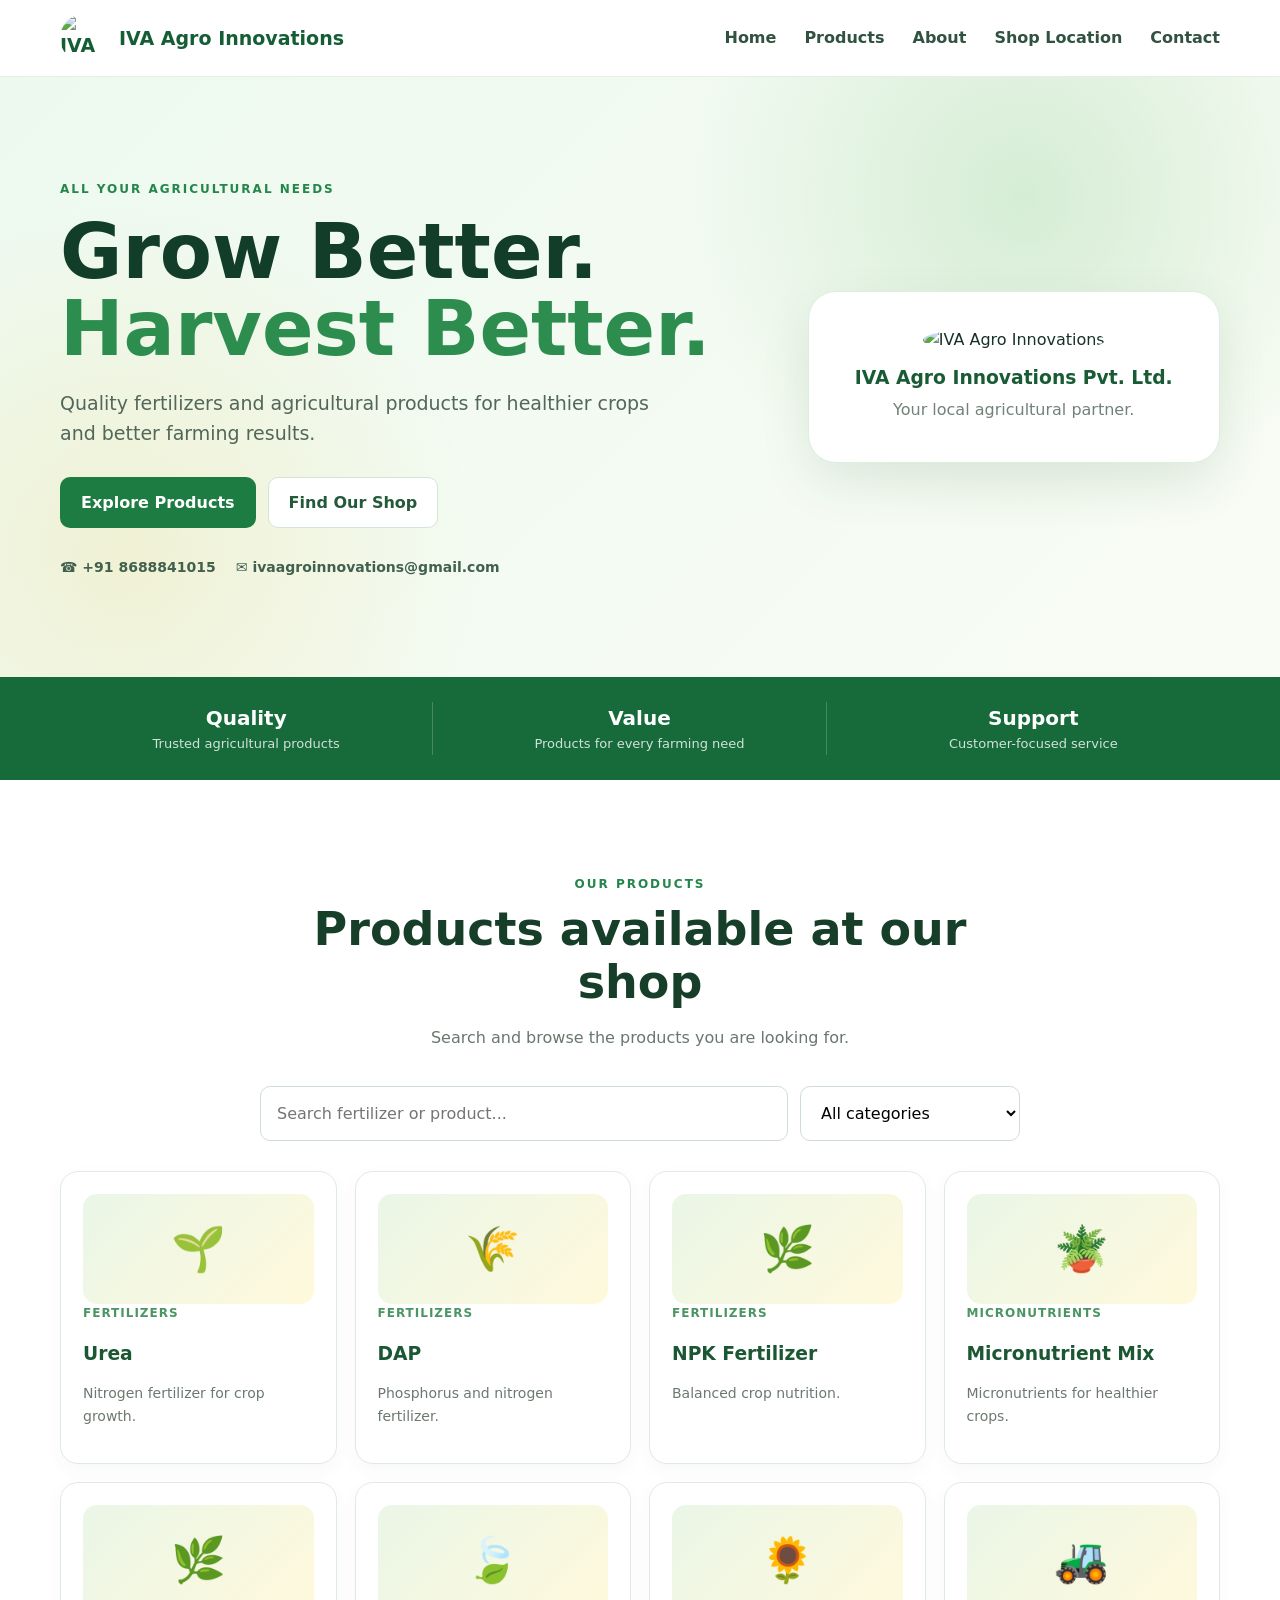
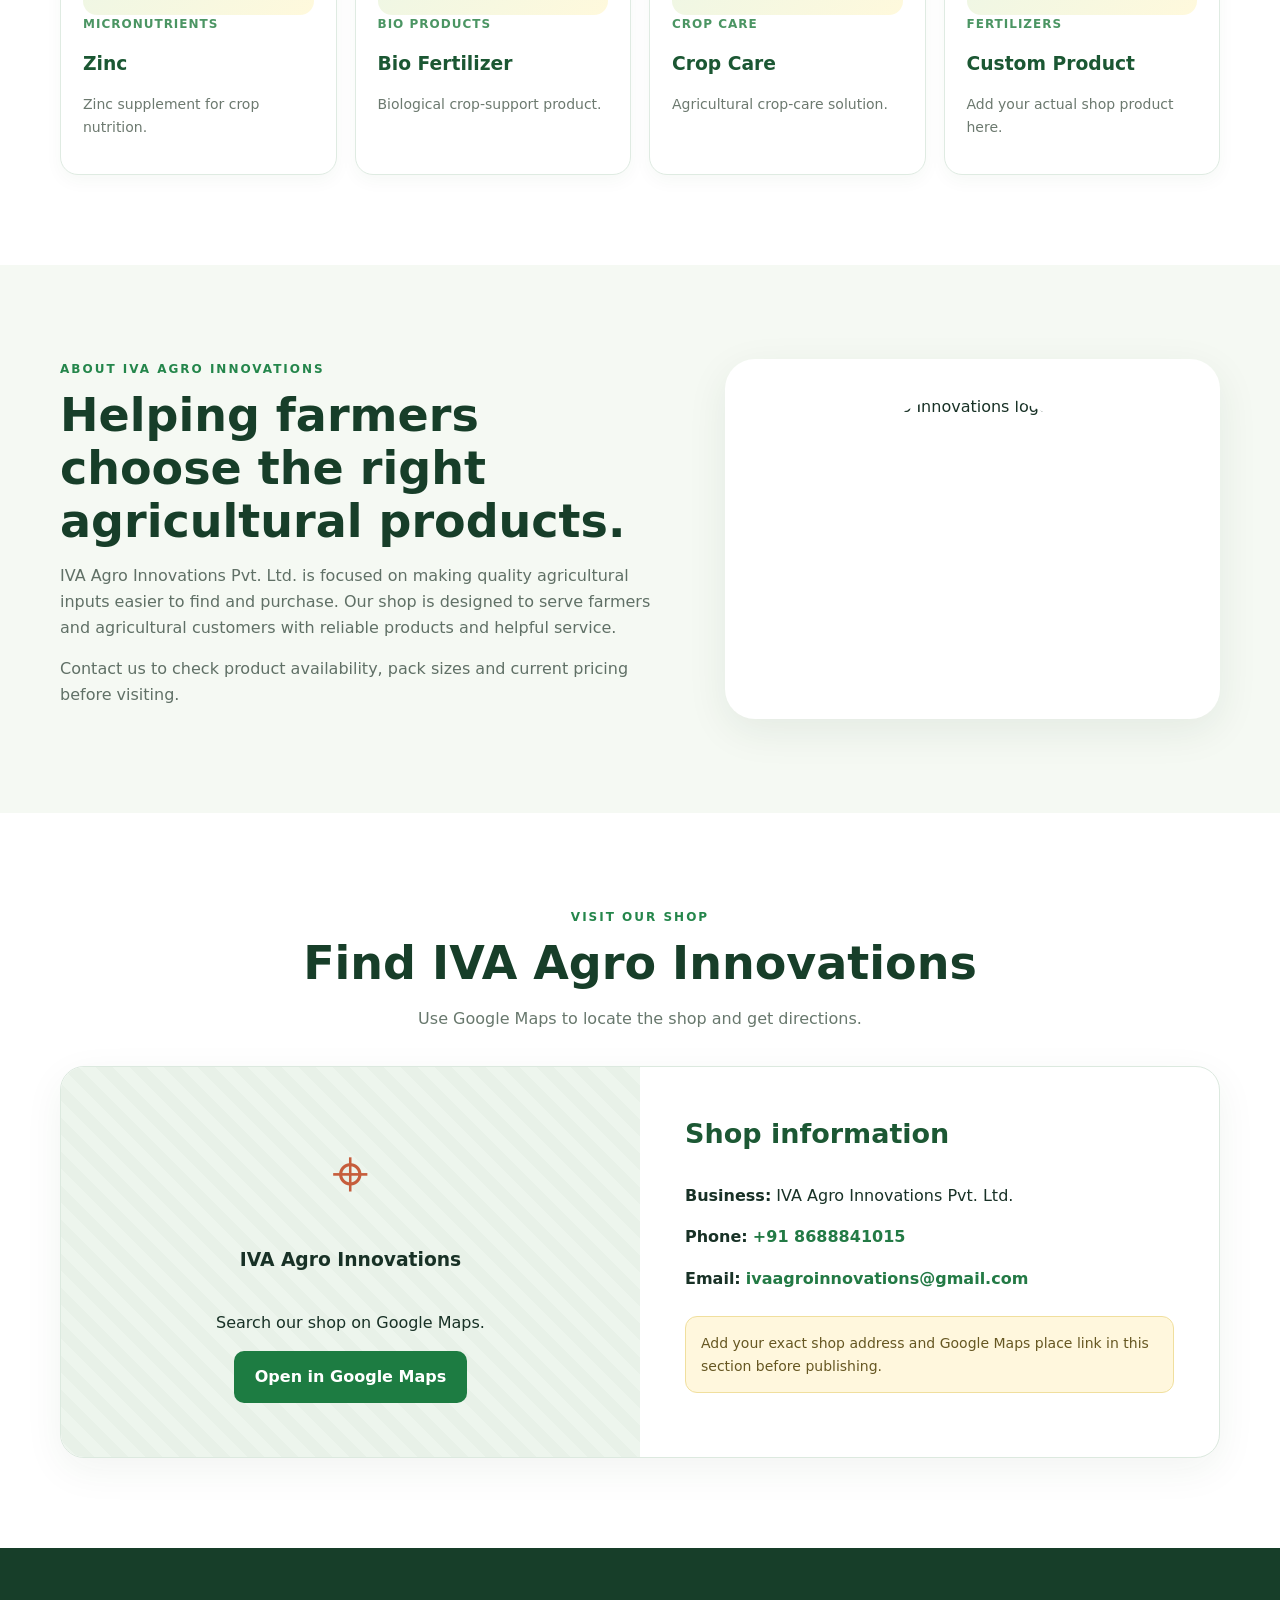
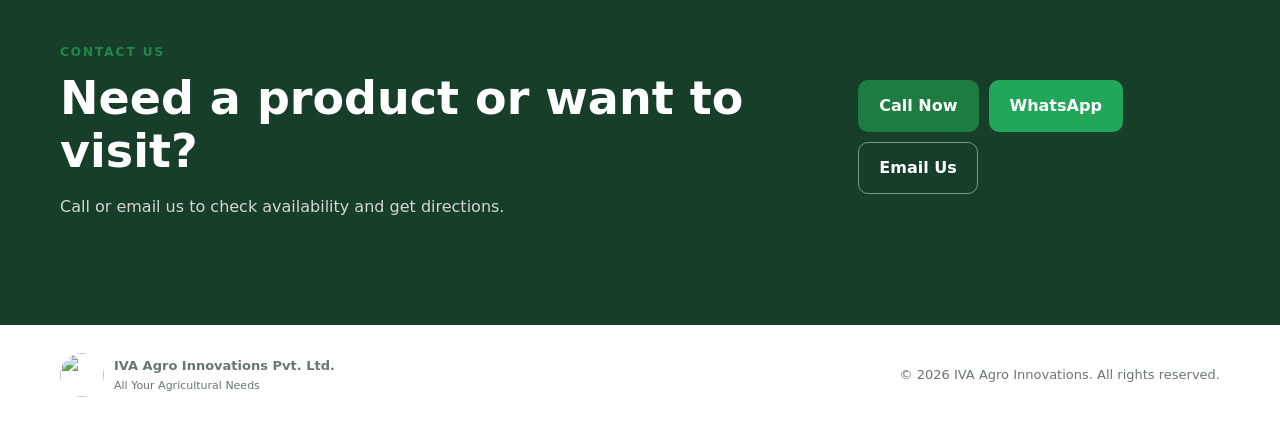
==== index.html @ f5b35ff7 "Add files via upload uploaded the website" ====
<!DOCTYPE html>
<html lang="en">
<head>
  <meta charset="UTF-8">
  <meta name="viewport" content="width=device-width, initial-scale=1.0">
  <title>IVA Agro Innovations | Fertilizers & Agricultural Products</title>
  <meta name="description" content="IVA Agro Innovations - Fertilizers, crop nutrients and agricultural products. Find our shop, browse products and contact us.">
  <meta name="keywords" content="IVA Agro Innovations, fertilizer shop, fertilizers, agricultural products, crop nutrients">
  <meta name="author" content="IVA Agro Innovations Pvt. Ltd.">
  <meta name="theme-color" content="#176b3a">
  <meta property="og:title" content="IVA Agro Innovations">
  <meta property="og:description" content="Your agricultural partner for fertilizers and crop solutions.">
  <meta property="og:type" content="website">
  <meta property="og:image" content="assets/iva-agro-logo.png">
  <link rel="icon" href="assets/iva-agro-logo.png">
  <link rel="stylesheet" href="style.css">
  <script type="application/ld+json">
  {
    "@context": "https://schema.org",
    "@type": "LocalBusiness",
    "name": "IVA Agro Innovations Pvt. Ltd.",
    "description": "Fertilizer and agricultural products shop.",
    "telephone": "+91 8688841015",
    "email": "ivaagroinnovations@gmail.com",
    "url": "https://ivaagroinnovations.in"
  }
  </script>
</head>
<body>
<header class="site-header">
  <div class="container nav">
    <a class="brand" href="#home">
      <img src="assets/iva-agro-logo.png" alt="IVA Agro Innovations logo">
      <span>IVA Agro Innovations</span>
    </a>
    <button class="menu-btn" aria-label="Open menu" onclick="toggleMenu()">☰</button>
    <nav id="navLinks">
      <a href="#home">Home</a>
      <a href="#products">Products</a>
      <a href="#about">About</a>
      <a href="#location">Shop Location</a>
      <a href="#contact">Contact</a>
    </nav>
  </div>
</header>

<main id="home">
  <section class="hero">
    <div class="hero-bg"></div>
    <div class="container hero-content">
      <div class="hero-copy">
        <span class="eyebrow">ALL YOUR AGRICULTURAL NEEDS</span>
        <h1>Grow Better.<br><span>Harvest Better.</span></h1>
        <p>Quality fertilizers and agricultural products for healthier crops and better farming results.</p>
        <div class="hero-actions">
          <a class="btn primary" href="#products">Explore Products</a>
          <a class="btn light" href="#location">Find Our Shop</a>
        </div>
        <div class="quick-contact">
          <a href="tel:+918688841015">☎ +91 8688841015</a>
          <a href="mailto:ivaagroinnovations@gmail.com">✉ ivaagroinnovations@gmail.com</a>
        </div>
      </div>
      <div class="hero-card">
        <img src="assets/iva-agro-logo.png" alt="IVA Agro Innovations">
        <h3>IVA Agro Innovations Pvt. Ltd.</h3>
        <p>Your local agricultural partner.</p>
      </div>
    </div>
  </section>

  <section class="stats">
    <div class="container stat-grid">
      <div><strong>Quality</strong><span>Trusted agricultural products</span></div>
      <div><strong>Value</strong><span>Products for every farming need</span></div>
      <div><strong>Support</strong><span>Customer-focused service</span></div>
    </div>
  </section>

  <section id="products" class="section">
    <div class="container">
      <div class="section-heading">
        <span class="eyebrow">OUR PRODUCTS</span>
        <h2>Products available at our shop</h2>
        <p>Search and browse the products you are looking for.</p>
      </div>
      <div class="product-tools">
        <input id="productSearch" type="search" placeholder="Search fertilizer or product..." oninput="filterProducts()">
        <select id="categoryFilter" onchange="filterProducts()">
          <option value="all">All categories</option>
          <option value="Fertilizers">Fertilizers</option>
          <option value="Micronutrients">Micronutrients</option>
          <option value="Bio Products">Bio Products</option>
          <option value="Crop Care">Crop Care</option>
        </select>
      </div>
      <div id="productGrid" class="product-grid"></div>
      <p id="noProducts" class="empty" hidden>No products match your search.</p>
    </div>
  </section>

  <section id="about" class="section soft">
    <div class="container two-col">
      <div>
        <span class="eyebrow">ABOUT IVA AGRO INNOVATIONS</span>
        <h2>Helping farmers choose the right agricultural products.</h2>
        <p>IVA Agro Innovations Pvt. Ltd. is focused on making quality agricultural inputs easier to find and purchase. Our shop is designed to serve farmers and agricultural customers with reliable products and helpful service.</p>
        <p>Contact us to check product availability, pack sizes and current pricing before visiting.</p>
      </div>
      <div class="about-card">
        <img src="assets/iva-agro-logo.png" alt="IVA Agro Innovations logo">
      </div>
    </div>
  </section>

  <section id="location" class="section">
    <div class="container">
      <div class="section-heading">
        <span class="eyebrow">VISIT OUR SHOP</span>
        <h2>Find IVA Agro Innovations</h2>
        <p>Use Google Maps to locate the shop and get directions.</p>
      </div>
      <div class="location-card">
        <div class="map-placeholder">
          <div class="pin">⌖</div>
          <h3>IVA Agro Innovations</h3>
          <p>Search our shop on Google Maps.</p>
          <a class="btn primary" target="_blank" rel="noopener"
             href="https://www.google.com/maps/search/?api=1&query=IVA+Agro+Innovations">Open in Google Maps</a>
        </div>
        <div class="location-info">
          <h3>Shop information</h3>
          <p><strong>Business:</strong> IVA Agro Innovations Pvt. Ltd.</p>
          <p><strong>Phone:</strong> <a href="tel:+918688841015">+91 8688841015</a></p>
          <p><strong>Email:</strong> <a href="mailto:ivaagroinnovations@gmail.com">ivaagroinnovations@gmail.com</a></p>
          <div class="notice">Add your exact shop address and Google Maps place link in this section before publishing.</div>
        </div>
      </div>
    </div>
  </section>

  <section id="contact" class="section contact-section">
    <div class="container contact-box">
      <div>
        <span class="eyebrow">CONTACT US</span>
        <h2>Need a product or want to visit?</h2>
        <p>Call or email us to check availability and get directions.</p>
      </div>
      <div class="contact-actions">
        <a class="btn primary" href="tel:+918688841015">Call Now</a>
        <a class="btn whatsapp" target="_blank" rel="noopener" href="https://wa.me/918688841015?text=Hello%20IVA%20Agro%20Innovations%2C%20I%20would%20like%20to%20know%20about%20your%20products.">WhatsApp</a>
        <a class="btn outline" href="mailto:ivaagroinnovations@gmail.com">Email Us</a>
      </div>
    </div>
  </section>
</main>

<footer>
  <div class="container footer">
    <div class="footer-brand">
      <img src="assets/iva-agro-logo.png" alt="">
      <div><strong>IVA Agro Innovations Pvt. Ltd.</strong><span>All Your Agricultural Needs</span></div>
    </div>
    <div>© <span id="year"></span> IVA Agro Innovations. All rights reserved.</div>
  </div>
</footer>

<script src="script.js"></script>
</body>
</html>
---- style.css ----
*{box-sizing:border-box}html{scroll-behavior:smooth}body{margin:0;font-family:Inter,system-ui,-apple-system,BlinkMacSystemFont,"Segoe UI",sans-serif;color:#183126;background:#fff;line-height:1.6}a{text-decoration:none;color:inherit}.container{width:min(1160px,92%);margin:auto}.site-header{position:sticky;top:0;z-index:20;background:rgba(255,255,255,.96);backdrop-filter:blur(12px);border-bottom:1px solid #e7eee9}.nav{height:76px;display:flex;align-items:center;justify-content:space-between}.brand{display:flex;align-items:center;gap:11px;font-weight:800;font-size:19px;color:#155d35}.brand img{width:48px;height:48px;object-fit:contain;border-radius:50%}.nav nav{display:flex;gap:28px;font-weight:600;color:#315240}.nav nav a:hover{color:#168044}.menu-btn{display:none;border:0;background:none;font-size:28px}.hero{position:relative;overflow:hidden;background:linear-gradient(135deg,#edf9ef,#f9fcf4)}.hero-bg{position:absolute;inset:0;background:radial-gradient(circle at 80% 20%,rgba(90,180,94,.20),transparent 30%),radial-gradient(circle at 10% 80%,rgba(237,196,64,.16),transparent 28%)}.hero-content{min-height:600px;display:grid;grid-template-columns:1.25fr .75fr;align-items:center;gap:60px;position:relative}.eyebrow{font-size:12px;letter-spacing:2px;font-weight:800;color:#24864b}.hero h1{font-size:clamp(45px,6vw,76px);line-height:1.02;margin:12px 0 20px;color:#123d28}.hero h1 span{color:#2d8d4e}.hero-copy>p{font-size:19px;max-width:620px;color:#52675a}.hero-actions{display:flex;gap:12px;flex-wrap:wrap;margin:28px 0}.btn{display:inline-flex;align-items:center;justify-content:center;padding:12px 20px;border-radius:10px;font-weight:800;border:1px solid transparent;cursor:pointer}.btn.primary{background:#1d7c42;color:#fff}.btn.primary:hover{background:#155e31}.btn.light{background:#fff;border-color:#d4e4d9;color:#245a39}.btn.outline{background:transparent;border-color:#bcd2c3;color:#245a39}.btn.whatsapp{background:#22a65a;color:#fff}.quick-contact{display:flex;gap:20px;flex-wrap:wrap;font-size:14px;font-weight:700;color:#41604e}.hero-card{background:#fff;border:1px solid #dfece2;border-radius:28px;padding:35px;text-align:center;box-shadow:0 20px 50px rgba(28,77,45,.10)}.hero-card img{width:240px;height:240px;object-fit:contain;border-radius:50%;margin:auto}.hero-card h3{margin:10px 0 0;color:#195b35}.hero-card p{margin:4px 0;color:#718278}.stats{background:#176b3a;color:#fff}.stat-grid{display:grid;grid-template-columns:repeat(3,1fr);padding:25px 0;gap:20px}.stat-grid div{text-align:center;border-right:1px solid rgba(255,255,255,.2)}.stat-grid div:last-child{border:0}.stat-grid strong,.stat-grid span{display:block}.stat-grid strong{font-size:20px}.stat-grid span{font-size:13px;opacity:.8}.section{padding:90px 0}.soft{background:#f5f9f3}.section-heading{text-align:center;max-width:720px;margin:0 auto 35px}.section-heading h2,.two-col h2,.contact-box h2{font-size:clamp(30px,4vw,46px);line-height:1.15;margin:8px 0 12px;color:#173e29}.section-heading p{color:#68786d}.product-tools{display:flex;gap:12px;max-width:760px;margin:0 auto 30px}.product-tools input,.product-tools select{width:100%;padding:14px 16px;border:1px solid #cfded3;border-radius:10px;font:inherit;background:#fff}.product-tools select{max-width:220px}.product-grid{display:grid;grid-template-columns:repeat(4,1fr);gap:18px}.product-card{border:1px solid #dfebe2;border-radius:18px;background:#fff;padding:22px;transition:.2s;box-shadow:0 6px 18px rgba(20,65,35,.04)}.product-card:hover{transform:translateY(-4px);box-shadow:0 12px 28px rgba(20,65,35,.09)}.product-icon{height:110px;border-radius:14px;background:linear-gradient(135deg,#eaf6e7,#fff9dc);display:grid;place-items:center;font-size:44px}.product-card h3{margin:15px 0 4px;color:#1b5733}.product-card .category{font-size:12px;font-weight:800;color:#4b9563;text-transform:uppercase;letter-spacing:1px}.product-card p{font-size:14px;color:#6c796f}.empty{text-align:center;color:#777}.two-col{display:grid;grid-template-columns:1.1fr .9fr;gap:60px;align-items:center}.two-col p{color:#607066}.about-card{background:#fff;border-radius:30px;min-height:360px;display:grid;place-items:center;box-shadow:0 12px 40px rgba(30,70,42,.08)}.about-card img{width:290px;height:290px;object-fit:contain;border-radius:50%}.location-card{display:grid;grid-template-columns:1fr 1fr;border:1px solid #dce9df;border-radius:24px;overflow:hidden;background:#fff;box-shadow:0 12px 40px rgba(30,70,42,.06)}.map-placeholder{min-height:390px;display:flex;flex-direction:column;align-items:center;justify-content:center;text-align:center;padding:30px;background:repeating-linear-gradient(45deg,#edf5ed,#edf5ed 12px,#e8f1e8 12px,#e8f1e8 24px)}.pin{font-size:65px;color:#c65d3c}.location-info{padding:45px}.location-info h3{font-size:27px;margin-top:0;color:#1c5834}.location-info a{color:#237a45;font-weight:700}.notice{margin-top:25px;background:#fff7dd;border:1px solid #f0df9e;border-radius:12px;padding:15px;color:#665722;font-size:14px}.contact-section{background:#173e29;color:#fff}.contact-box{display:flex;align-items:center;justify-content:space-between;gap:30px}.contact-box h2{color:#fff}.contact-box p{opacity:.8}.contact-actions{display:flex;gap:10px;flex-wrap:wrap}.contact-actions .outline{border-color:#799685;color:#fff}.footer{min-height:100px;display:flex;align-items:center;justify-content:space-between;gap:20px;font-size:13px;color:#69776e}.footer-brand{display:flex;align-items:center;gap:10px}.footer-brand img{width:44px;height:44px;object-fit:contain;border-radius:50%}.footer-brand strong,.footer-brand span{display:block}.footer-brand span{font-size:11px}.footer{padding:20px 0}@media(max-width:900px){.hero-content{grid-template-columns:1fr;padding:70px 0}.hero-card{max-width:450px;margin:auto}.product-grid{grid-template-columns:repeat(2,1fr)}.two-col,.location-card{grid-template-columns:1fr}.contact-box{display:block}.contact-actions{margin-top:25px}}@media(max-width:650px){.nav nav{display:none;position:absolute;top:76px;left:0;right:0;background:#fff;padding:18px 4%;border-bottom:1px solid #e7eee9}.nav nav.open{display:flex;flex-direction:column;gap:12px}.menu-btn{display:block}.hero h1{font-size:48px}.hero-card img{width:190px;height:190px}.stat-grid{grid-template-columns:1fr}.stat-grid div{border-right:0;border-bottom:1px solid rgba(255,255,255,.2);padding:10px}.product-grid{grid-template-columns:1fr}.product-tools{flex-direction:column}.product-tools select{max-width:none}.section{padding:65px 0}.footer{display:block}.footer-brand{margin-bottom:12px}}
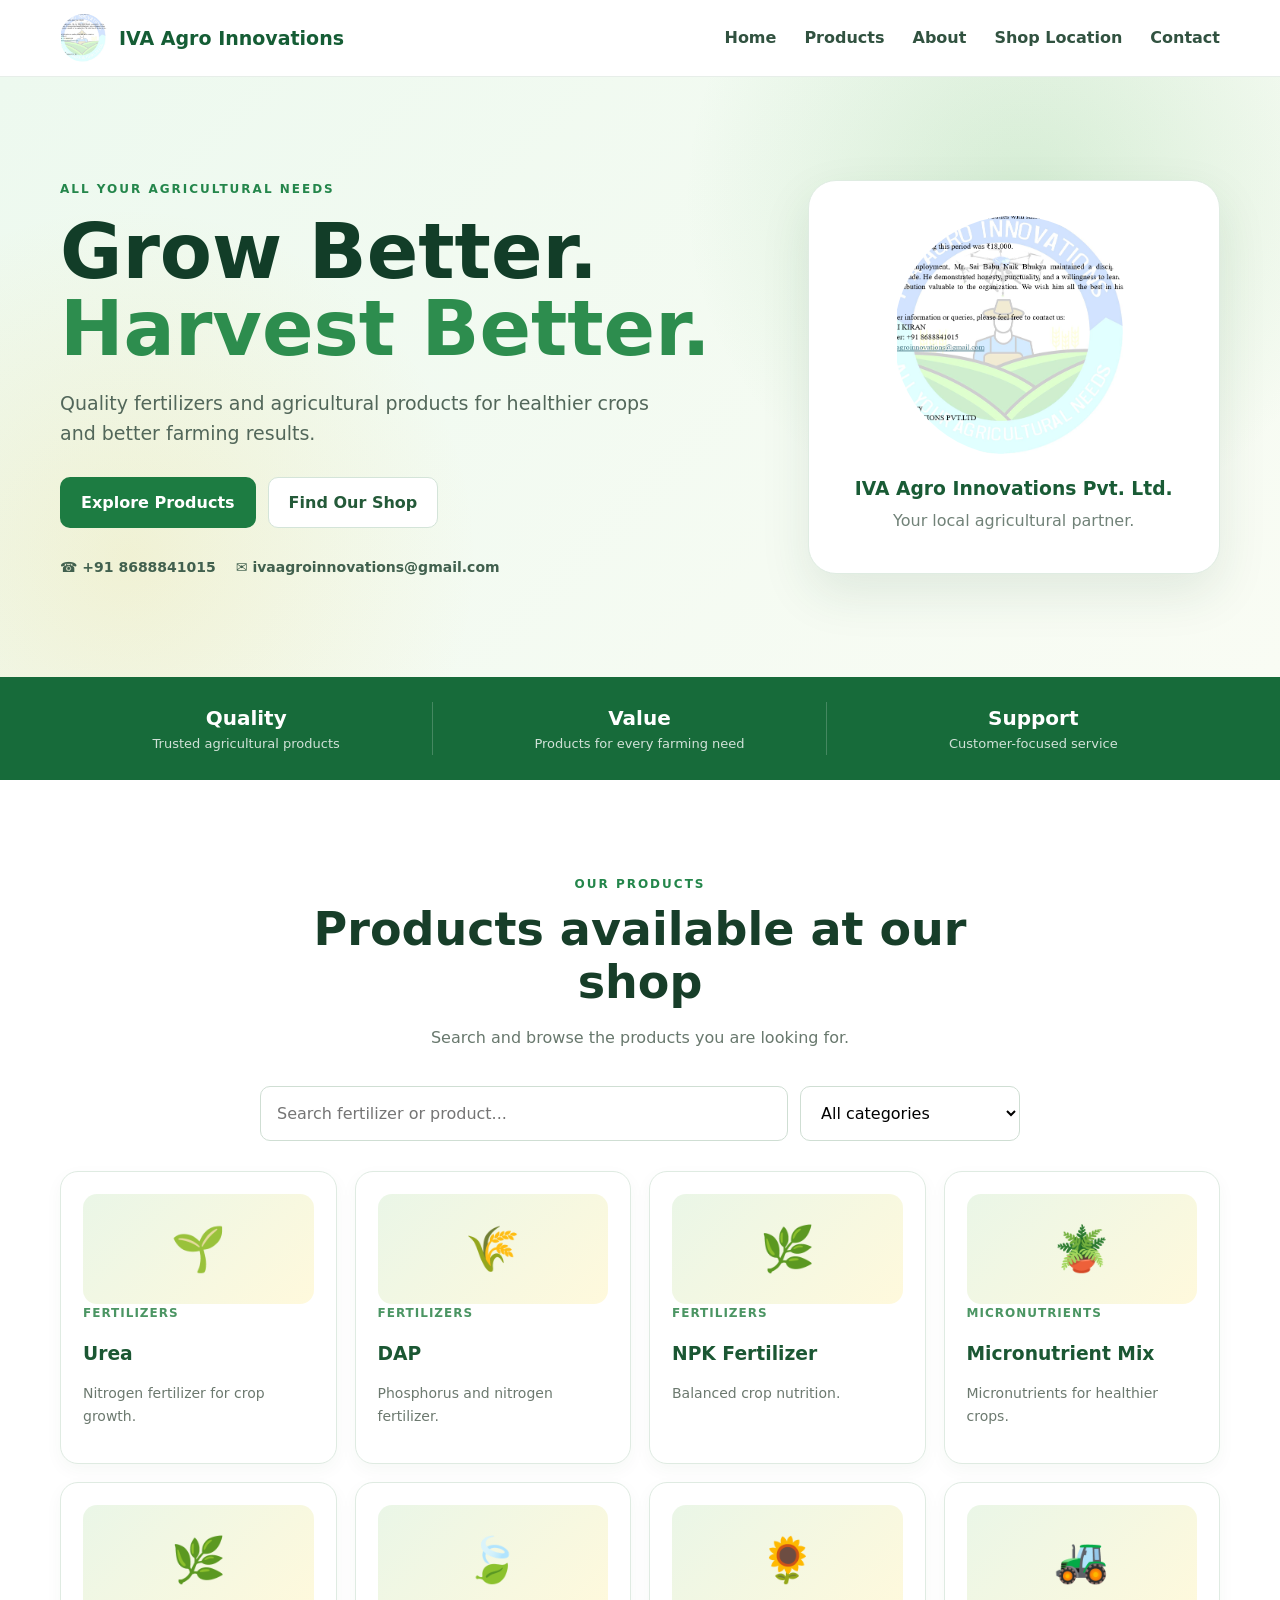
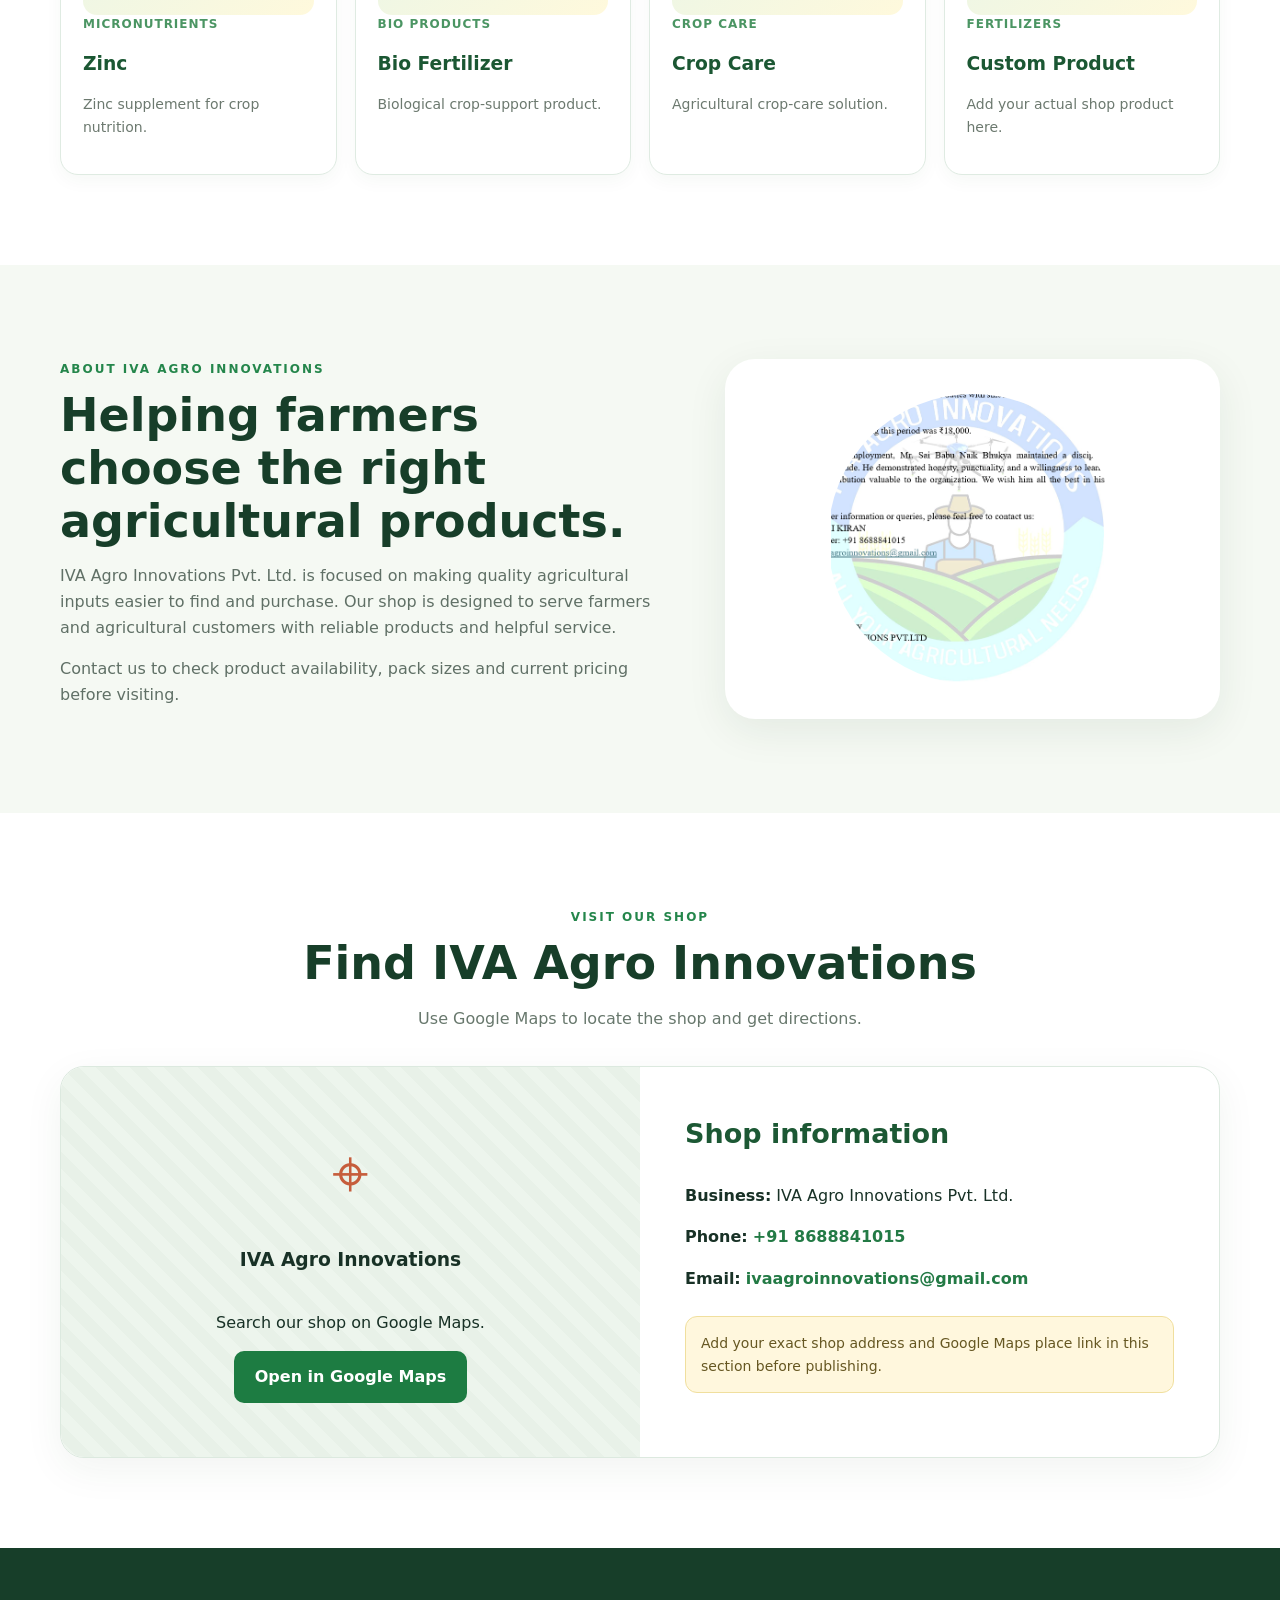
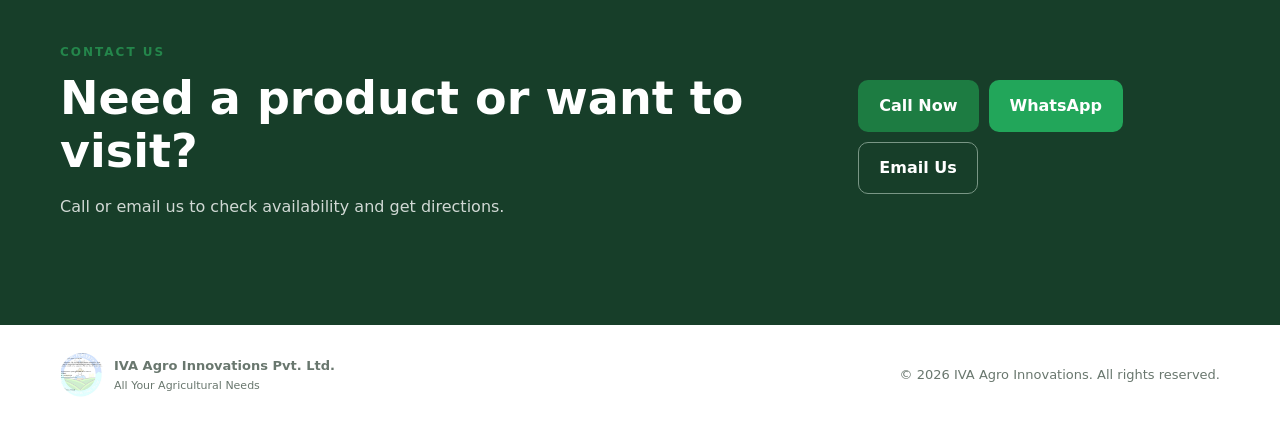
==== commit 84f828e6: "changes logo path" ====
--- a/index.html
+++ b/index.html
@@ -11,8 +11,8 @@
   <meta property="og:title" content="IVA Agro Innovations">
   <meta property="og:description" content="Your agricultural partner for fertilizers and crop solutions.">
   <meta property="og:type" content="website">
-  <meta property="og:image" content="assets/iva-agro-logo.png">
-  <link rel="icon" href="assets/iva-agro-logo.png">
+  <meta property="og:image" content="iva-agro-logo.png">
+  <link rel="icon" href="iva-agro-logo.png">
   <link rel="stylesheet" href="style.css">
   <script type="application/ld+json">
   {
@@ -30,7 +30,7 @@
 <header class="site-header">
   <div class="container nav">
     <a class="brand" href="#home">
-      <img src="assets/iva-agro-logo.png" alt="IVA Agro Innovations logo">
+      <img src="iva-agro-logo.png" alt="IVA Agro Innovations logo">
       <span>IVA Agro Innovations</span>
     </a>
     <button class="menu-btn" aria-label="Open menu" onclick="toggleMenu()">☰</button>
@@ -62,7 +62,7 @@
         </div>
       </div>
       <div class="hero-card">
-        <img src="assets/iva-agro-logo.png" alt="IVA Agro Innovations">
+        <img src="iva-agro-logo.png" alt="IVA Agro Innovations">
         <h3>IVA Agro Innovations Pvt. Ltd.</h3>
         <p>Your local agricultural partner.</p>
       </div>
@@ -108,7 +108,7 @@
         <p>Contact us to check product availability, pack sizes and current pricing before visiting.</p>
       </div>
       <div class="about-card">
-        <img src="assets/iva-agro-logo.png" alt="IVA Agro Innovations logo">
+        <img src="iva-agro-logo.png" alt="IVA Agro Innovations logo">
       </div>
     </div>
   </section>
@@ -158,7 +158,7 @@
 <footer>
   <div class="container footer">
     <div class="footer-brand">
-      <img src="assets/iva-agro-logo.png" alt="">
+      <img src="iva-agro-logo.png" alt="">
       <div><strong>IVA Agro Innovations Pvt. Ltd.</strong><span>All Your Agricultural Needs</span></div>
     </div>
     <div>© <span id="year"></span> IVA Agro Innovations. All rights reserved.</div>
@@ -167,4 +167,4 @@
 
 <script src="script.js"></script>
 </body>
-</html>+</html>
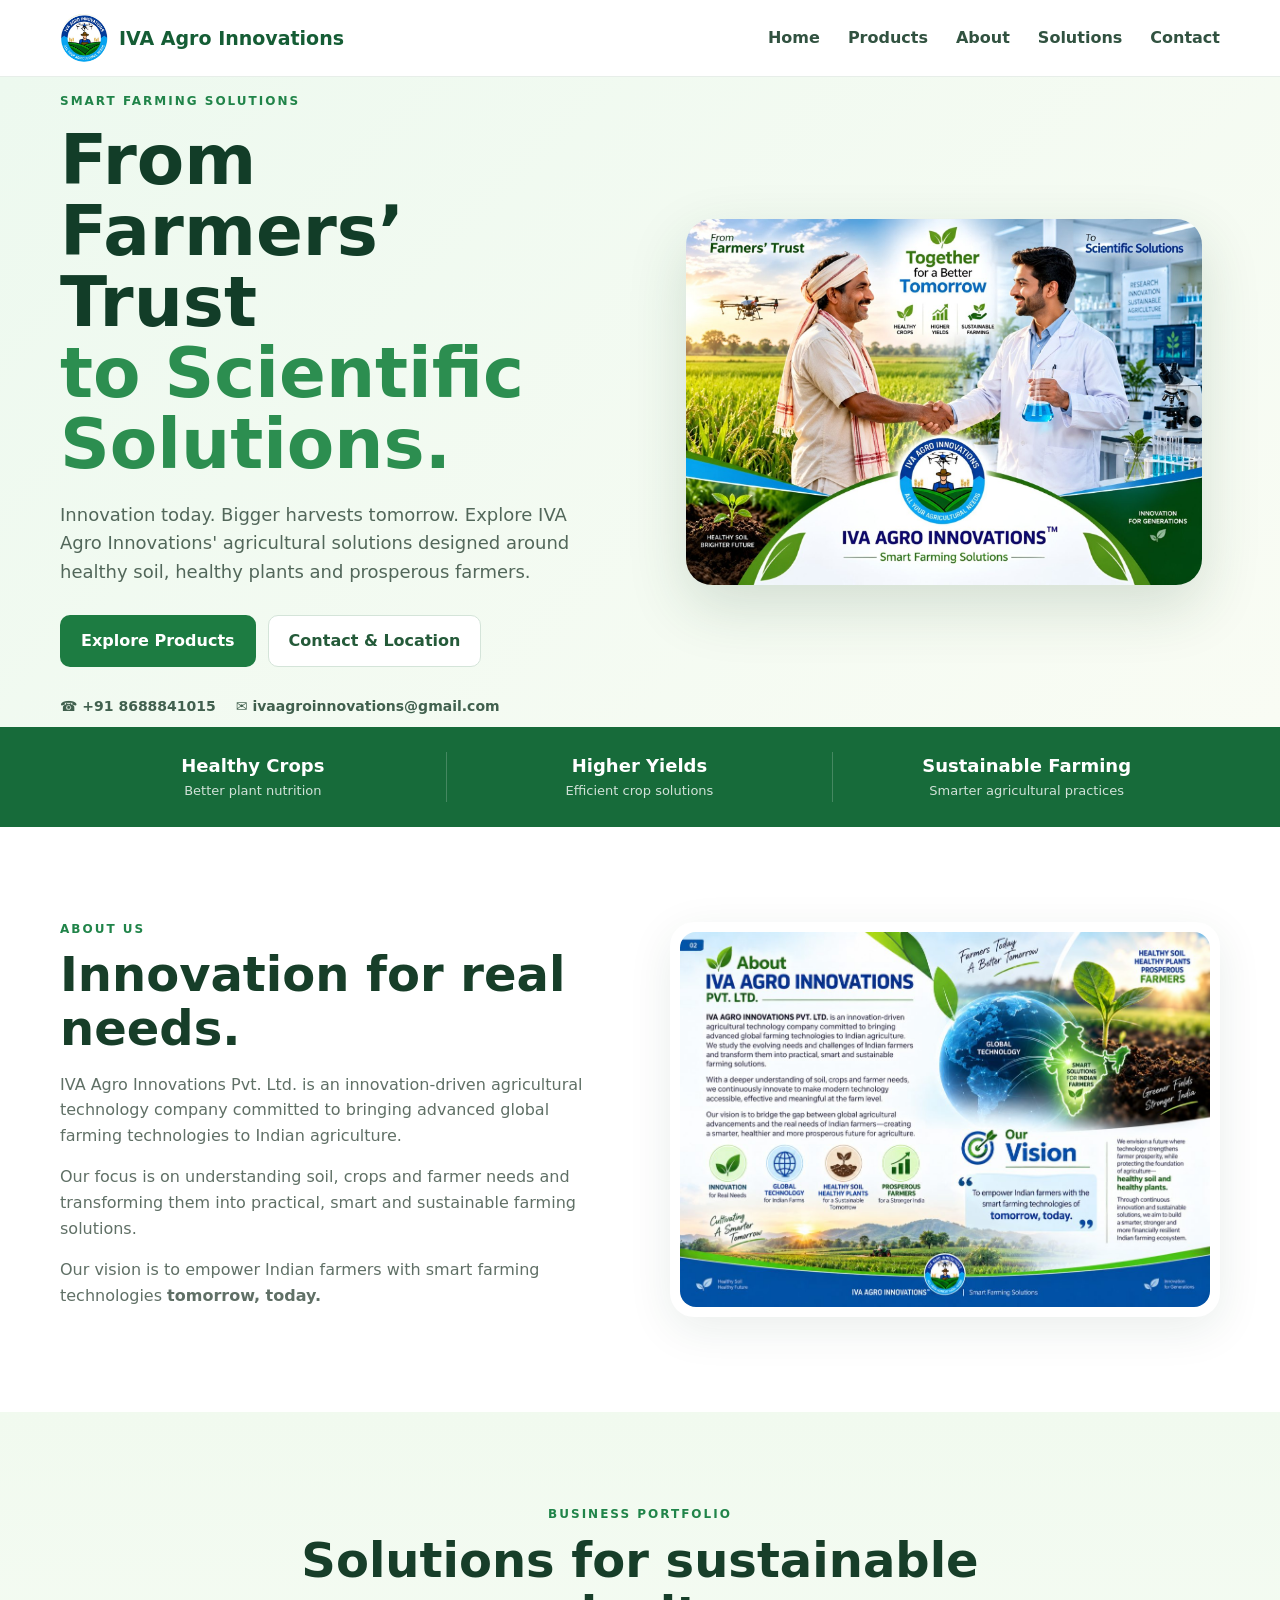
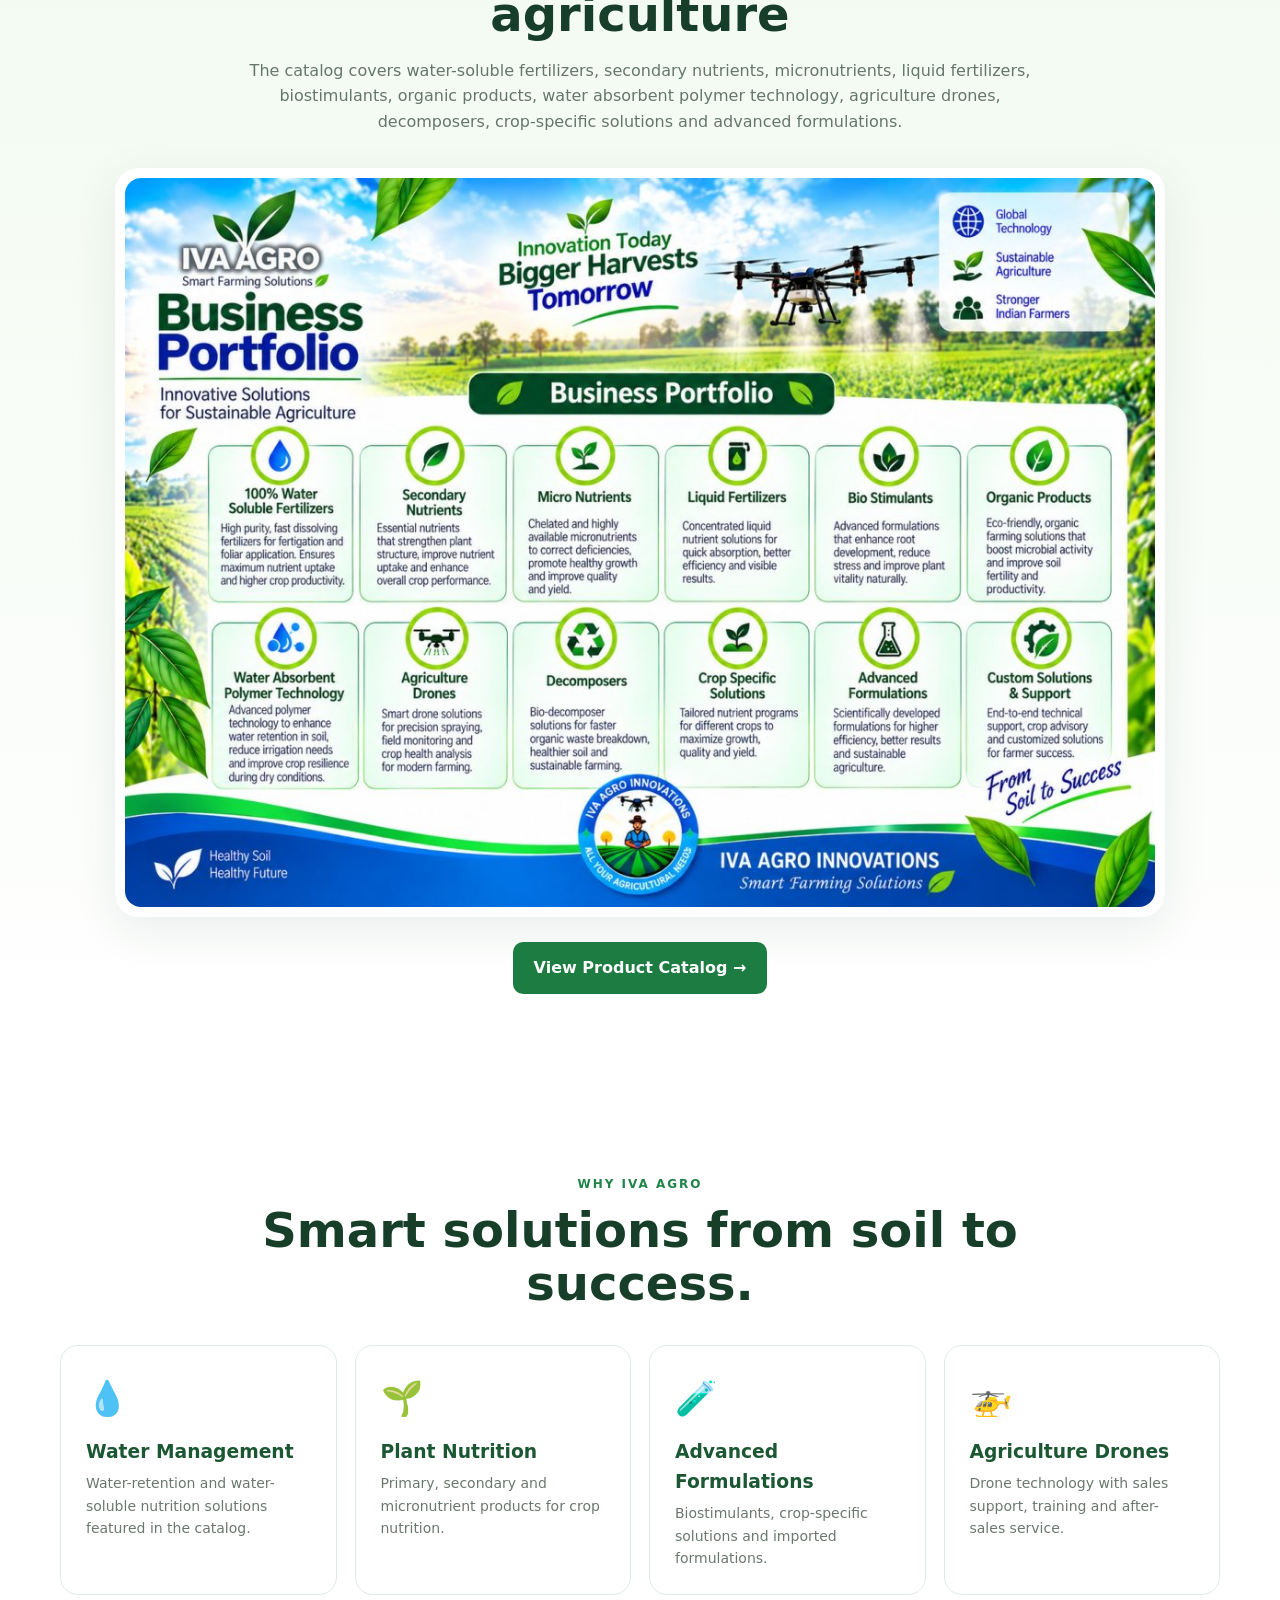
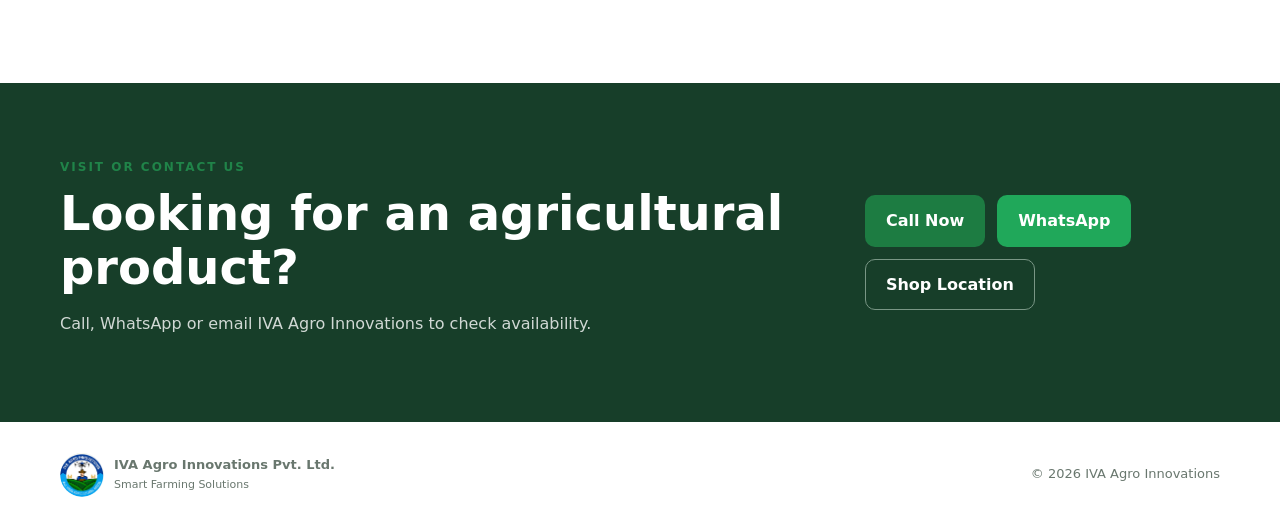
==== commit 13f0f0dc: "catalog changes to the website added catlog changes" ====
--- a/index.html
+++ b/index.html
@@ -1,170 +1,141 @@
 <!DOCTYPE html>
 <html lang="en">
 <head>
-  <meta charset="UTF-8">
-  <meta name="viewport" content="width=device-width, initial-scale=1.0">
-  <title>IVA Agro Innovations | Fertilizers & Agricultural Products</title>
-  <meta name="description" content="IVA Agro Innovations - Fertilizers, crop nutrients and agricultural products. Find our shop, browse products and contact us.">
-  <meta name="keywords" content="IVA Agro Innovations, fertilizer shop, fertilizers, agricultural products, crop nutrients">
-  <meta name="author" content="IVA Agro Innovations Pvt. Ltd.">
-  <meta name="theme-color" content="#176b3a">
-  <meta property="og:title" content="IVA Agro Innovations">
-  <meta property="og:description" content="Your agricultural partner for fertilizers and crop solutions.">
-  <meta property="og:type" content="website">
-  <meta property="og:image" content="iva-agro-logo.png">
-  <link rel="icon" href="iva-agro-logo.png">
-  <link rel="stylesheet" href="style.css">
-  <script type="application/ld+json">
-  {
-    "@context": "https://schema.org",
-    "@type": "LocalBusiness",
-    "name": "IVA Agro Innovations Pvt. Ltd.",
-    "description": "Fertilizer and agricultural products shop.",
-    "telephone": "+91 8688841015",
-    "email": "ivaagroinnovations@gmail.com",
-    "url": "https://ivaagroinnovations.in"
-  }
-  </script>
+<meta charset="UTF-8">
+<meta name="viewport" content="width=device-width, initial-scale=1.0">
+<title>IVA Agro Innovations | Smart Farming Solutions</title>
+<meta name="description" content="IVA Agro Innovations Pvt. Ltd. - smart farming solutions, fertilizers, micronutrients, biostimulants, crop-specific solutions and agriculture drones.">
+<meta name="keywords" content="IVA Agro Innovations, fertilizer shop, smart farming, fertilizers, micronutrients, biostimulants, agriculture drones">
+<meta name="robots" content="index,follow">
+<meta property="og:title" content="IVA Agro Innovations | Smart Farming Solutions">
+<meta property="og:description" content="From farmers' trust to scientific solutions. Smart farming products and agricultural solutions.">
+<meta property="og:type" content="website">
+<meta property="og:image" content="assets/catalog/catalog-01.jpg">
+<link rel="icon" href="assets/iva-agro-logo.png">
+<link rel="stylesheet" href="style.css">
+<script type="application/ld+json">
+{
+  "@context":"https://schema.org",
+  "@type":"LocalBusiness",
+  "name":"IVA Agro Innovations Pvt. Ltd.",
+  "telephone":"+91 8688841015",
+  "email":"ivaagroinnovations@gmail.com",
+  "url":"https://cultivat.in",
+  "description":"Smart farming solutions, fertilizers and agricultural products."
+}
+</script>
 </head>
 <body>
 <header class="site-header">
   <div class="container nav">
-    <a class="brand" href="#home">
-      <img src="iva-agro-logo.png" alt="IVA Agro Innovations logo">
+    <a class="brand" href="index.html">
+      <img src="assets/iva-agro-logo.png" alt="IVA Agro Innovations logo">
       <span>IVA Agro Innovations</span>
     </a>
-    <button class="menu-btn" aria-label="Open menu" onclick="toggleMenu()">☰</button>
+    <button class="menu-btn" aria-label="Open navigation" onclick="toggleMenu()">☰</button>
     <nav id="navLinks">
-      <a href="#home">Home</a>
-      <a href="#products">Products</a>
+      <a href="index.html">Home</a>
+      <a href="products.html">Products</a>
       <a href="#about">About</a>
-      <a href="#location">Shop Location</a>
-      <a href="#contact">Contact</a>
+      <a href="#portfolio">Solutions</a>
+      <a href="contact.html">Contact</a>
     </nav>
   </div>
 </header>
 
-<main id="home">
-  <section class="hero">
-    <div class="hero-bg"></div>
-    <div class="container hero-content">
-      <div class="hero-copy">
-        <span class="eyebrow">ALL YOUR AGRICULTURAL NEEDS</span>
-        <h1>Grow Better.<br><span>Harvest Better.</span></h1>
-        <p>Quality fertilizers and agricultural products for healthier crops and better farming results.</p>
-        <div class="hero-actions">
-          <a class="btn primary" href="#products">Explore Products</a>
-          <a class="btn light" href="#location">Find Our Shop</a>
-        </div>
-        <div class="quick-contact">
-          <a href="tel:+918688841015">☎ +91 8688841015</a>
-          <a href="mailto:ivaagroinnovations@gmail.com">✉ ivaagroinnovations@gmail.com</a>
-        </div>
+<main>
+<section class="hero">
+  <div class="hero-slide-bg"></div>
+  <div class="container hero-content">
+    <div class="hero-copy">
+      <span class="eyebrow">SMART FARMING SOLUTIONS</span>
+      <h1>From Farmers’ Trust<br><span>to Scientific Solutions.</span></h1>
+      <p>Innovation today. Bigger harvests tomorrow. Explore IVA Agro Innovations' agricultural solutions designed around healthy soil, healthy plants and prosperous farmers.</p>
+      <div class="hero-actions">
+        <a class="btn primary" href="products.html">Explore Products</a>
+        <a class="btn light" href="contact.html">Contact & Location</a>
       </div>
-      <div class="hero-card">
-        <img src="iva-agro-logo.png" alt="IVA Agro Innovations">
-        <h3>IVA Agro Innovations Pvt. Ltd.</h3>
-        <p>Your local agricultural partner.</p>
+      <div class="quick-contact">
+        <a href="tel:+918688841015">☎ +91 8688841015</a>
+        <a href="mailto:ivaagroinnovations@gmail.com">✉ ivaagroinnovations@gmail.com</a>
       </div>
     </div>
-  </section>
+    <div class="hero-visual">
+      <img src="assets/catalog/catalog-01.jpg" alt="IVA Agro Innovations farmers and scientific solutions">
+    </div>
+  </div>
+</section>
 
-  <section class="stats">
-    <div class="container stat-grid">
-      <div><strong>Quality</strong><span>Trusted agricultural products</span></div>
-      <div><strong>Value</strong><span>Products for every farming need</span></div>
-      <div><strong>Support</strong><span>Customer-focused service</span></div>
+<section class="trust-strip">
+  <div class="container trust-grid">
+    <div><b>Healthy Crops</b><span>Better plant nutrition</span></div>
+    <div><b>Higher Yields</b><span>Efficient crop solutions</span></div>
+    <div><b>Sustainable Farming</b><span>Smarter agricultural practices</span></div>
+  </div>
+</section>
+
+<section id="about" class="section">
+  <div class="container split">
+    <div>
+      <span class="eyebrow">ABOUT US</span>
+      <h2>Innovation for real needs.</h2>
+      <p>IVA Agro Innovations Pvt. Ltd. is an innovation-driven agricultural technology company committed to bringing advanced global farming technologies to Indian agriculture.</p>
+      <p>Our focus is on understanding soil, crops and farmer needs and transforming them into practical, smart and sustainable farming solutions.</p>
+      <p>Our vision is to empower Indian farmers with smart farming technologies <strong>tomorrow, today.</strong></p>
     </div>
-  </section>
+    <div class="catalog-frame">
+      <img src="assets/catalog/catalog-02.jpg" alt="IVA Agro Innovations company vision">
+    </div>
+  </div>
+</section>
 
-  <section id="products" class="section">
-    <div class="container">
-      <div class="section-heading">
-        <span class="eyebrow">OUR PRODUCTS</span>
-        <h2>Products available at our shop</h2>
-        <p>Search and browse the products you are looking for.</p>
-      </div>
-      <div class="product-tools">
-        <input id="productSearch" type="search" placeholder="Search fertilizer or product..." oninput="filterProducts()">
-        <select id="categoryFilter" onchange="filterProducts()">
-          <option value="all">All categories</option>
-          <option value="Fertilizers">Fertilizers</option>
-          <option value="Micronutrients">Micronutrients</option>
-          <option value="Bio Products">Bio Products</option>
-          <option value="Crop Care">Crop Care</option>
-        </select>
-      </div>
-      <div id="productGrid" class="product-grid"></div>
-      <p id="noProducts" class="empty" hidden>No products match your search.</p>
+<section id="portfolio" class="section green-section">
+  <div class="container">
+    <div class="section-heading">
+      <span class="eyebrow">BUSINESS PORTFOLIO</span>
+      <h2>Solutions for sustainable agriculture</h2>
+      <p>The catalog covers water-soluble fertilizers, secondary nutrients, micronutrients, liquid fertilizers, biostimulants, organic products, water absorbent polymer technology, agriculture drones, decomposers, crop-specific solutions and advanced formulations.</p>
     </div>
-  </section>
+    <div class="catalog-frame large">
+      <img src="assets/catalog/catalog-03.jpg" alt="IVA Agro Innovations business portfolio">
+    </div>
+    <div class="center"><a class="btn primary" href="products.html">View Product Catalog →</a></div>
+  </div>
+</section>
 
-  <section id="about" class="section soft">
-    <div class="container two-col">
-      <div>
-        <span class="eyebrow">ABOUT IVA AGRO INNOVATIONS</span>
-        <h2>Helping farmers choose the right agricultural products.</h2>
-        <p>IVA Agro Innovations Pvt. Ltd. is focused on making quality agricultural inputs easier to find and purchase. Our shop is designed to serve farmers and agricultural customers with reliable products and helpful service.</p>
-        <p>Contact us to check product availability, pack sizes and current pricing before visiting.</p>
-      </div>
-      <div class="about-card">
-        <img src="iva-agro-logo.png" alt="IVA Agro Innovations logo">
-      </div>
+<section class="section">
+  <div class="container">
+    <div class="section-heading">
+      <span class="eyebrow">WHY IVA AGRO</span>
+      <h2>Smart solutions from soil to success.</h2>
     </div>
-  </section>
+    <div class="feature-grid">
+      <article><div>💧</div><h3>Water Management</h3><p>Water-retention and water-soluble nutrition solutions featured in the catalog.</p></article>
+      <article><div>🌱</div><h3>Plant Nutrition</h3><p>Primary, secondary and micronutrient products for crop nutrition.</p></article>
+      <article><div>🧪</div><h3>Advanced Formulations</h3><p>Biostimulants, crop-specific solutions and imported formulations.</p></article>
+      <article><div>🚁</div><h3>Agriculture Drones</h3><p>Drone technology with sales support, training and after-sales service.</p></article>
+    </div>
+  </div>
+</section>
 
-  <section id="location" class="section">
-    <div class="container">
-      <div class="section-heading">
-        <span class="eyebrow">VISIT OUR SHOP</span>
-        <h2>Find IVA Agro Innovations</h2>
-        <p>Use Google Maps to locate the shop and get directions.</p>
-      </div>
-      <div class="location-card">
-        <div class="map-placeholder">
-          <div class="pin">⌖</div>
-          <h3>IVA Agro Innovations</h3>
-          <p>Search our shop on Google Maps.</p>
-          <a class="btn primary" target="_blank" rel="noopener"
-             href="https://www.google.com/maps/search/?api=1&query=IVA+Agro+Innovations">Open in Google Maps</a>
-        </div>
-        <div class="location-info">
-          <h3>Shop information</h3>
-          <p><strong>Business:</strong> IVA Agro Innovations Pvt. Ltd.</p>
-          <p><strong>Phone:</strong> <a href="tel:+918688841015">+91 8688841015</a></p>
-          <p><strong>Email:</strong> <a href="mailto:ivaagroinnovations@gmail.com">ivaagroinnovations@gmail.com</a></p>
-          <div class="notice">Add your exact shop address and Google Maps place link in this section before publishing.</div>
-        </div>
-      </div>
+<section class="cta">
+  <div class="container cta-inner">
+    <div><span class="eyebrow">VISIT OR CONTACT US</span><h2>Looking for an agricultural product?</h2><p>Call, WhatsApp or email IVA Agro Innovations to check availability.</p></div>
+    <div class="cta-actions">
+      <a class="btn primary" href="tel:+918688841015">Call Now</a>
+      <a class="btn whatsapp" href="https://wa.me/918688841015?text=Hello%20IVA%20Agro%20Innovations%2C%20I%20would%20like%20to%20know%20about%20your%20products." target="_blank" rel="noopener">WhatsApp</a>
+      <a class="btn outline" href="contact.html">Shop Location</a>
     </div>
-  </section>
-
-  <section id="contact" class="section contact-section">
-    <div class="container contact-box">
-      <div>
-        <span class="eyebrow">CONTACT US</span>
-        <h2>Need a product or want to visit?</h2>
-        <p>Call or email us to check availability and get directions.</p>
-      </div>
-      <div class="contact-actions">
-        <a class="btn primary" href="tel:+918688841015">Call Now</a>
-        <a class="btn whatsapp" target="_blank" rel="noopener" href="https://wa.me/918688841015?text=Hello%20IVA%20Agro%20Innovations%2C%20I%20would%20like%20to%20know%20about%20your%20products.">WhatsApp</a>
-        <a class="btn outline" href="mailto:ivaagroinnovations@gmail.com">Email Us</a>
-      </div>
-    </div>
-  </section>
+  </div>
+</section>
 </main>
 
 <footer>
   <div class="container footer">
-    <div class="footer-brand">
-      <img src="iva-agro-logo.png" alt="">
-      <div><strong>IVA Agro Innovations Pvt. Ltd.</strong><span>All Your Agricultural Needs</span></div>
-    </div>
-    <div>© <span id="year"></span> IVA Agro Innovations. All rights reserved.</div>
+    <div class="footer-brand"><img src="assets/iva-agro-logo.png" alt=""><div><strong>IVA Agro Innovations Pvt. Ltd.</strong><span>Smart Farming Solutions</span></div></div>
+    <div>© <span id="year"></span> IVA Agro Innovations</div>
   </div>
 </footer>
-
 <script src="script.js"></script>
 </body>
-</html>
+</html>
--- a/style.css
+++ b/style.css
@@ -1 +1 @@
-*{box-sizing:border-box}html{scroll-behavior:smooth}body{margin:0;font-family:Inter,system-ui,-apple-system,BlinkMacSystemFont,"Segoe UI",sans-serif;color:#183126;background:#fff;line-height:1.6}a{text-decoration:none;color:inherit}.container{width:min(1160px,92%);margin:auto}.site-header{position:sticky;top:0;z-index:20;background:rgba(255,255,255,.96);backdrop-filter:blur(12px);border-bottom:1px solid #e7eee9}.nav{height:76px;display:flex;align-items:center;justify-content:space-between}.brand{display:flex;align-items:center;gap:11px;font-weight:800;font-size:19px;color:#155d35}.brand img{width:48px;height:48px;object-fit:contain;border-radius:50%}.nav nav{display:flex;gap:28px;font-weight:600;color:#315240}.nav nav a:hover{color:#168044}.menu-btn{display:none;border:0;background:none;font-size:28px}.hero{position:relative;overflow:hidden;background:linear-gradient(135deg,#edf9ef,#f9fcf4)}.hero-bg{position:absolute;inset:0;background:radial-gradient(circle at 80% 20%,rgba(90,180,94,.20),transparent 30%),radial-gradient(circle at 10% 80%,rgba(237,196,64,.16),transparent 28%)}.hero-content{min-height:600px;display:grid;grid-template-columns:1.25fr .75fr;align-items:center;gap:60px;position:relative}.eyebrow{font-size:12px;letter-spacing:2px;font-weight:800;color:#24864b}.hero h1{font-size:clamp(45px,6vw,76px);line-height:1.02;margin:12px 0 20px;color:#123d28}.hero h1 span{color:#2d8d4e}.hero-copy>p{font-size:19px;max-width:620px;color:#52675a}.hero-actions{display:flex;gap:12px;flex-wrap:wrap;margin:28px 0}.btn{display:inline-flex;align-items:center;justify-content:center;padding:12px 20px;border-radius:10px;font-weight:800;border:1px solid transparent;cursor:pointer}.btn.primary{background:#1d7c42;color:#fff}.btn.primary:hover{background:#155e31}.btn.light{background:#fff;border-color:#d4e4d9;color:#245a39}.btn.outline{background:transparent;border-color:#bcd2c3;color:#245a39}.btn.whatsapp{background:#22a65a;color:#fff}.quick-contact{display:flex;gap:20px;flex-wrap:wrap;font-size:14px;font-weight:700;color:#41604e}.hero-card{background:#fff;border:1px solid #dfece2;border-radius:28px;padding:35px;text-align:center;box-shadow:0 20px 50px rgba(28,77,45,.10)}.hero-card img{width:240px;height:240px;object-fit:contain;border-radius:50%;margin:auto}.hero-card h3{margin:10px 0 0;color:#195b35}.hero-card p{margin:4px 0;color:#718278}.stats{background:#176b3a;color:#fff}.stat-grid{display:grid;grid-template-columns:repeat(3,1fr);padding:25px 0;gap:20px}.stat-grid div{text-align:center;border-right:1px solid rgba(255,255,255,.2)}.stat-grid div:last-child{border:0}.stat-grid strong,.stat-grid span{display:block}.stat-grid strong{font-size:20px}.stat-grid span{font-size:13px;opacity:.8}.section{padding:90px 0}.soft{background:#f5f9f3}.section-heading{text-align:center;max-width:720px;margin:0 auto 35px}.section-heading h2,.two-col h2,.contact-box h2{font-size:clamp(30px,4vw,46px);line-height:1.15;margin:8px 0 12px;color:#173e29}.section-heading p{color:#68786d}.product-tools{display:flex;gap:12px;max-width:760px;margin:0 auto 30px}.product-tools input,.product-tools select{width:100%;padding:14px 16px;border:1px solid #cfded3;border-radius:10px;font:inherit;background:#fff}.product-tools select{max-width:220px}.product-grid{display:grid;grid-template-columns:repeat(4,1fr);gap:18px}.product-card{border:1px solid #dfebe2;border-radius:18px;background:#fff;padding:22px;transition:.2s;box-shadow:0 6px 18px rgba(20,65,35,.04)}.product-card:hover{transform:translateY(-4px);box-shadow:0 12px 28px rgba(20,65,35,.09)}.product-icon{height:110px;border-radius:14px;background:linear-gradient(135deg,#eaf6e7,#fff9dc);display:grid;place-items:center;font-size:44px}.product-card h3{margin:15px 0 4px;color:#1b5733}.product-card .category{font-size:12px;font-weight:800;color:#4b9563;text-transform:uppercase;letter-spacing:1px}.product-card p{font-size:14px;color:#6c796f}.empty{text-align:center;color:#777}.two-col{display:grid;grid-template-columns:1.1fr .9fr;gap:60px;align-items:center}.two-col p{color:#607066}.about-card{background:#fff;border-radius:30px;min-height:360px;display:grid;place-items:center;box-shadow:0 12px 40px rgba(30,70,42,.08)}.about-card img{width:290px;height:290px;object-fit:contain;border-radius:50%}.location-card{display:grid;grid-template-columns:1fr 1fr;border:1px solid #dce9df;border-radius:24px;overflow:hidden;background:#fff;box-shadow:0 12px 40px rgba(30,70,42,.06)}.map-placeholder{min-height:390px;display:flex;flex-direction:column;align-items:center;justify-content:center;text-align:center;padding:30px;background:repeating-linear-gradient(45deg,#edf5ed,#edf5ed 12px,#e8f1e8 12px,#e8f1e8 24px)}.pin{font-size:65px;color:#c65d3c}.location-info{padding:45px}.location-info h3{font-size:27px;margin-top:0;color:#1c5834}.location-info a{color:#237a45;font-weight:700}.notice{margin-top:25px;background:#fff7dd;border:1px solid #f0df9e;border-radius:12px;padding:15px;color:#665722;font-size:14px}.contact-section{background:#173e29;color:#fff}.contact-box{display:flex;align-items:center;justify-content:space-between;gap:30px}.contact-box h2{color:#fff}.contact-box p{opacity:.8}.contact-actions{display:flex;gap:10px;flex-wrap:wrap}.contact-actions .outline{border-color:#799685;color:#fff}.footer{min-height:100px;display:flex;align-items:center;justify-content:space-between;gap:20px;font-size:13px;color:#69776e}.footer-brand{display:flex;align-items:center;gap:10px}.footer-brand img{width:44px;height:44px;object-fit:contain;border-radius:50%}.footer-brand strong,.footer-brand span{display:block}.footer-brand span{font-size:11px}.footer{padding:20px 0}@media(max-width:900px){.hero-content{grid-template-columns:1fr;padding:70px 0}.hero-card{max-width:450px;margin:auto}.product-grid{grid-template-columns:repeat(2,1fr)}.two-col,.location-card{grid-template-columns:1fr}.contact-box{display:block}.contact-actions{margin-top:25px}}@media(max-width:650px){.nav nav{display:none;position:absolute;top:76px;left:0;right:0;background:#fff;padding:18px 4%;border-bottom:1px solid #e7eee9}.nav nav.open{display:flex;flex-direction:column;gap:12px}.menu-btn{display:block}.hero h1{font-size:48px}.hero-card img{width:190px;height:190px}.stat-grid{grid-template-columns:1fr}.stat-grid div{border-right:0;border-bottom:1px solid rgba(255,255,255,.2);padding:10px}.product-grid{grid-template-columns:1fr}.product-tools{flex-direction:column}.product-tools select{max-width:none}.section{padding:65px 0}.footer{display:block}.footer-brand{margin-bottom:12px}}+*{box-sizing:border-box}html{scroll-behavior:smooth}body{margin:0;font-family:Inter,system-ui,-apple-system,BlinkMacSystemFont,"Segoe UI",sans-serif;color:#183126;background:#fff;line-height:1.6}a{text-decoration:none;color:inherit}.container{width:min(1160px,92%);margin:auto}.site-header{position:sticky;top:0;z-index:30;background:rgba(255,255,255,.96);backdrop-filter:blur(12px);border-bottom:1px solid #e7eee9}.nav{height:76px;display:flex;align-items:center;justify-content:space-between}.brand{display:flex;align-items:center;gap:11px;font-weight:800;font-size:19px;color:#155d35}.brand img{width:48px;height:48px;object-fit:contain;border-radius:50%}.nav nav{display:flex;gap:28px;font-weight:650;color:#315240}.nav nav a:hover,.nav nav a.active{color:#178143}.menu-btn{display:none;border:0;background:none;font-size:28px}.hero{position:relative;overflow:hidden;background:linear-gradient(135deg,#edf9ef,#f9fcf4)}.hero-content{min-height:650px;display:grid;grid-template-columns:1fr 1fr;align-items:center;gap:55px;position:relative}.eyebrow{font-size:12px;letter-spacing:2px;font-weight:850;color:#208449}.hero h1{font-size:clamp(42px,5.4vw,70px);line-height:1.03;margin:12px 0 20px;color:#123d28}.hero h1 span{color:#2c8e50}.hero-copy>p{font-size:18px;max-width:650px;color:#52675a}.hero-actions,.cta-actions{display:flex;gap:12px;flex-wrap:wrap;margin:28px 0}.btn{display:inline-flex;align-items:center;justify-content:center;padding:12px 20px;border-radius:10px;font-weight:800;border:1px solid transparent;cursor:pointer}.btn.primary{background:#1d7c42;color:#fff}.btn.primary:hover{background:#155e31}.btn.light{background:#fff;border-color:#d4e4d9;color:#245a39}.btn.outline{background:transparent;border-color:#bcd2c3;color:#245a39}.btn.whatsapp{background:#20a85a;color:#fff}.quick-contact{display:flex;gap:20px;flex-wrap:wrap;font-size:14px;font-weight:700;color:#41604e}.hero-visual{padding:18px}.hero-visual img{display:block;width:100%;border-radius:26px;box-shadow:0 22px 60px rgba(28,77,45,.16)}.trust-strip{background:#176b3a;color:#fff}.trust-grid{display:grid;grid-template-columns:repeat(3,1fr);padding:25px 0}.trust-grid div{text-align:center;border-right:1px solid rgba(255,255,255,.2)}.trust-grid div:last-child{border:0}.trust-grid b,.trust-grid span{display:block}.trust-grid b{font-size:18px}.trust-grid span{font-size:13px;opacity:.8}.section{padding:88px 0}.soft{background:#f5f9f3}.green-section{background:linear-gradient(180deg,#f1faef,#fff)}.split{display:grid;grid-template-columns:1fr 1fr;gap:60px;align-items:center}.split h2,.section-heading h2,.cta h2,.contact-card h2,.map-card h2{font-size:clamp(30px,4vw,48px);line-height:1.12;margin:8px 0 15px;color:#173e29}.split p{color:#607066}.section-heading{text-align:center;max-width:820px;margin:0 auto 34px}.section-heading p{color:#66766c}.catalog-frame{background:#fff;padding:10px;border-radius:24px;box-shadow:0 12px 45px rgba(25,70,40,.09);overflow:hidden}.catalog-frame img{display:block;width:100%;border-radius:16px}.catalog-frame.large{max-width:1050px;margin:0 auto 25px}.center{text-align:center}.feature-grid{display:grid;grid-template-columns:repeat(4,1fr);gap:18px}.feature-grid article{border:1px solid #deebe1;border-radius:18px;padding:25px;background:#fff}.feature-grid article>div{font-size:34px}.feature-grid h3{margin:12px 0 5px;color:#1b5733}.feature-grid p{margin:0;color:#6b786e;font-size:14px}.cta{background:#173e29;color:#fff;padding:70px 0}.cta-inner{display:flex;align-items:center;justify-content:space-between;gap:30px}.cta h2{color:#fff}.cta p{opacity:.8}.cta .outline{color:#fff;border-color:#799685}.page-banner{padding:90px 0 75px;background:linear-gradient(135deg,#edf9ef,#f7f9ee)}.page-banner h1{font-size:clamp(40px,5vw,62px);line-height:1.05;margin:10px 0;color:#143d28}.page-banner p{color:#607066;font-size:17px}.products-section{padding-top:55px}.catalog-slider{position:relative;overflow:hidden;border-radius:24px;background:#f1f5f0;box-shadow:0 16px 55px rgba(20,65,35,.12)}.slides{display:flex;transition:transform .65s ease}.slide{min-width:100%;padding:10px}.slide img{display:block;width:100%;border-radius:18px}.slider-btn{position:absolute;top:50%;transform:translateY(-50%);width:48px;height:48px;border:0;border-radius:50%;background:rgba(23,62,41,.78);color:#fff;font-size:38px;line-height:1;cursor:pointer}.slider-btn.prev{left:20px}.slider-btn.next{right:20px}.dots{position:absolute;bottom:20px;left:0;right:0;display:flex;justify-content:center;gap:7px}.dots button{width:9px;height:9px;border:0;border-radius:50%;padding:0;background:#fff;opacity:.6;cursor:pointer}.dots button.active{opacity:1;transform:scale(1.35)}.product-info-grid{display:grid;grid-template-columns:repeat(4,1fr);gap:17px;margin-top:35px}.product-info-grid article{padding:22px;border:1px solid #dfebe2;border-radius:16px;background:#fff}.product-info-grid h3{margin:0 0 7px;color:#1b5733}.product-info-grid p{font-size:14px;color:#66746a;margin:0}.contact-grid{display:grid;grid-template-columns:1fr 1fr;gap:25px}.contact-card,.map-card{border:1px solid #dfeae2;border-radius:24px;background:#fff;padding:28px;box-shadow:0 10px 35px rgba(25,70,40,.07)}.contact-card>img{width:100%;max-height:270px;object-fit:cover;border-radius:17px;margin-bottom:20px}.contact-card h2,.map-card h2{font-size:30px}.contact-card>p{color:#6a786e}.contact-list{display:grid;gap:11px;margin-top:22px}.contact-list a{display:flex;gap:14px;align-items:center;padding:14px;border:1px solid #e1ece4;border-radius:13px}.contact-list a:hover{background:#f5faf5}.contact-list span{font-size:24px;color:#1c8146}.contact-list small,.contact-list strong{display:block}.contact-list small{color:#748078}.contact-list strong{color:#245b39}.map-card{min-height:100%;display:flex;flex-direction:column;justify-content:center;background:repeating-linear-gradient(45deg,#edf5ed,#edf5ed 14px,#e8f1e8 14px,#e8f1e8 28px)}.map-top{display:flex;gap:18px;align-items:center}.map-top h2{margin-bottom:4px}.map-top p{margin:0;color:#66746a}.pin{font-size:64px;color:#c65d3c}.maps-btn{align-self:flex-start;margin-top:25px}.map-note{margin-top:22px;background:#fff8dd;border:1px solid #eedf9e;border-radius:12px;padding:14px;color:#655924;font-size:14px}.social-row{display:flex;gap:10px;flex-wrap:wrap;margin-top:22px}.social{padding:11px 15px;border-radius:10px;background:#fff;border:1px solid #dbe8de;font-weight:700}.disabled{color:#7b857d}.footer{min-height:105px;display:flex;align-items:center;justify-content:space-between;gap:20px;font-size:13px;color:#69776e}.footer-brand{display:flex;align-items:center;gap:10px}.footer-brand img{width:44px;height:44px;object-fit:contain;border-radius:50%}.footer-brand strong,.footer-brand span{display:block}.footer-brand span{font-size:11px}@media(max-width:950px){.hero-content,.split,.contact-grid{grid-template-columns:1fr}.hero-content{padding:70px 0}.hero-visual{max-width:720px;margin:auto}.feature-grid{grid-template-columns:repeat(2,1fr)}.product-info-grid{grid-template-columns:repeat(2,1fr)}.cta-inner{display:block}.cta-actions{margin-top:25px}}@media(max-width:650px){.nav nav{display:none;position:absolute;top:76px;left:0;right:0;background:#fff;padding:18px 4%;border-bottom:1px solid #e7eee9}.nav nav.open{display:flex;flex-direction:column;gap:12px}.menu-btn{display:block}.hero h1{font-size:46px}.trust-grid{grid-template-columns:1fr}.trust-grid div{border-right:0;border-bottom:1px solid rgba(255,255,255,.2);padding:10px}.feature-grid,.product-info-grid{grid-template-columns:1fr}.section{padding:65px 0}.slider-btn{width:40px;height:40px;font-size:30px}.slider-btn.prev{left:10px}.slider-btn.next{right:10px}.footer{display:block}.footer-brand{margin-bottom:12px}}
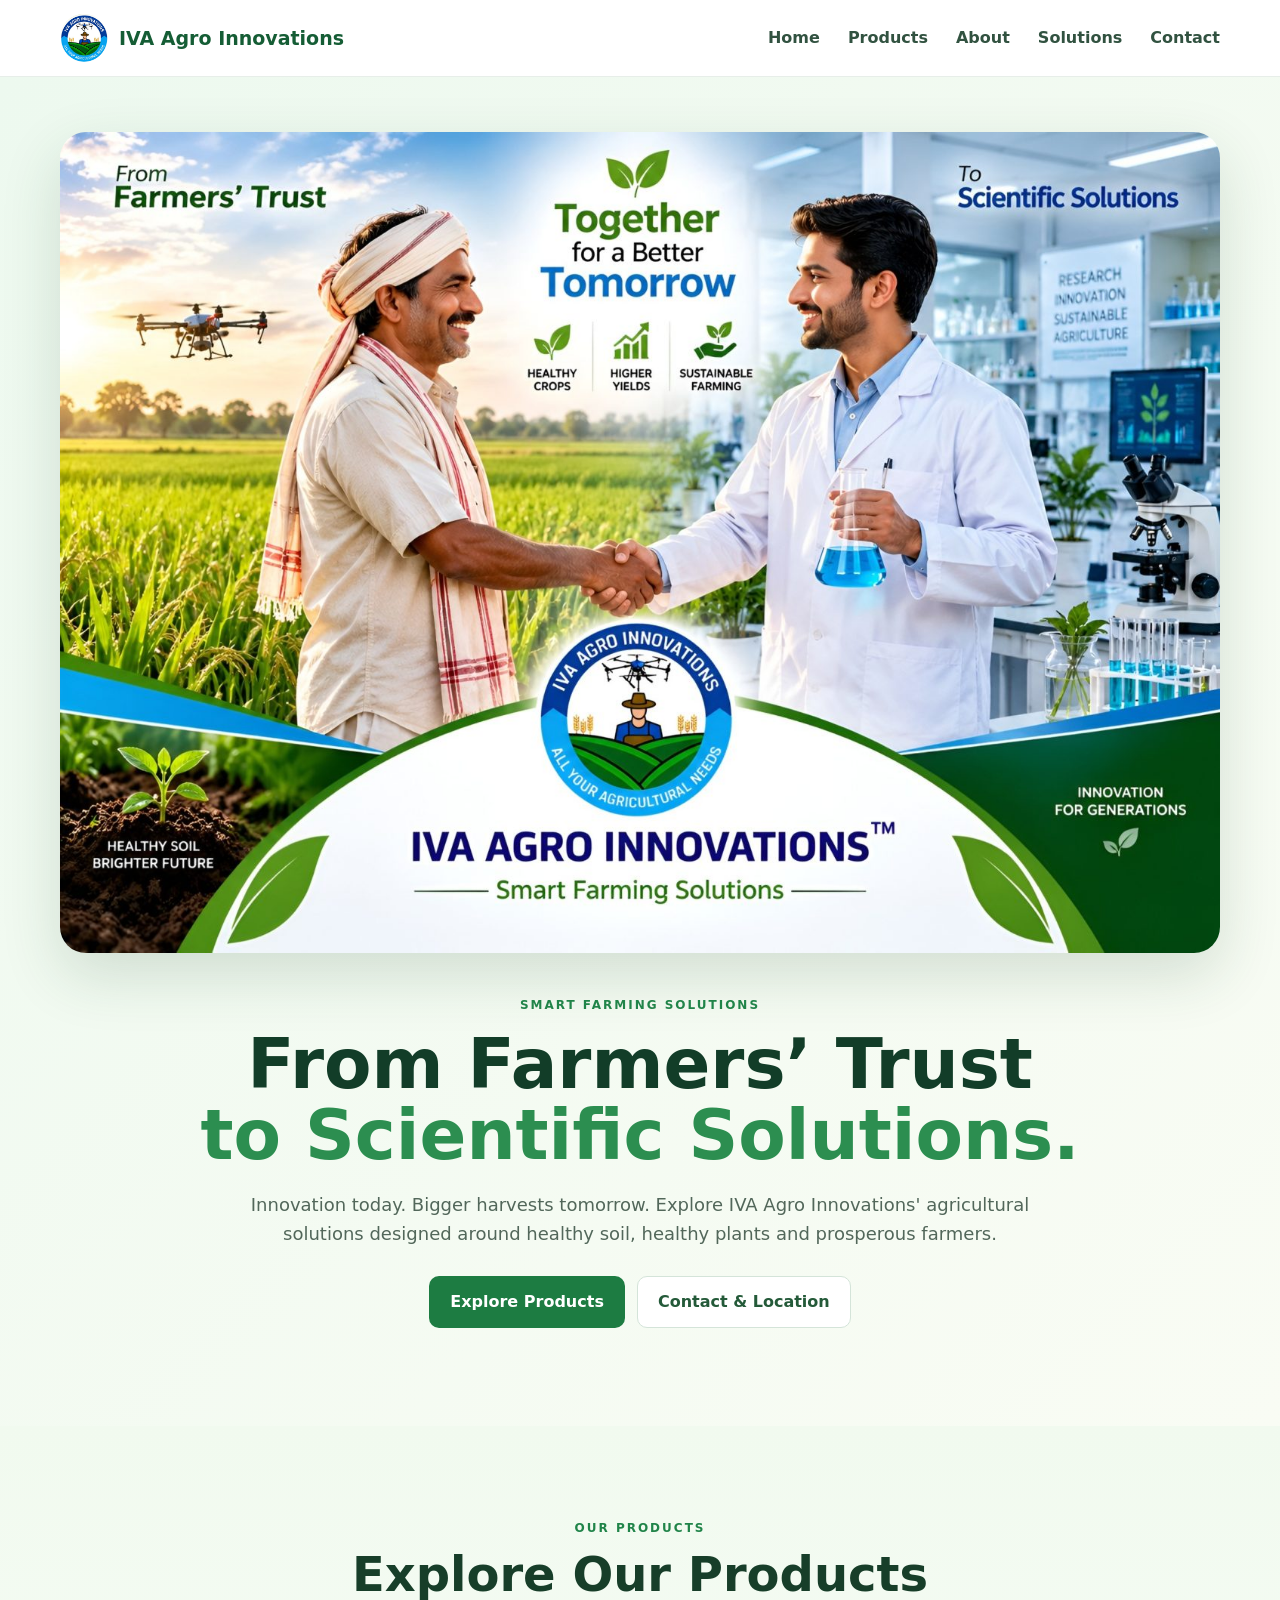
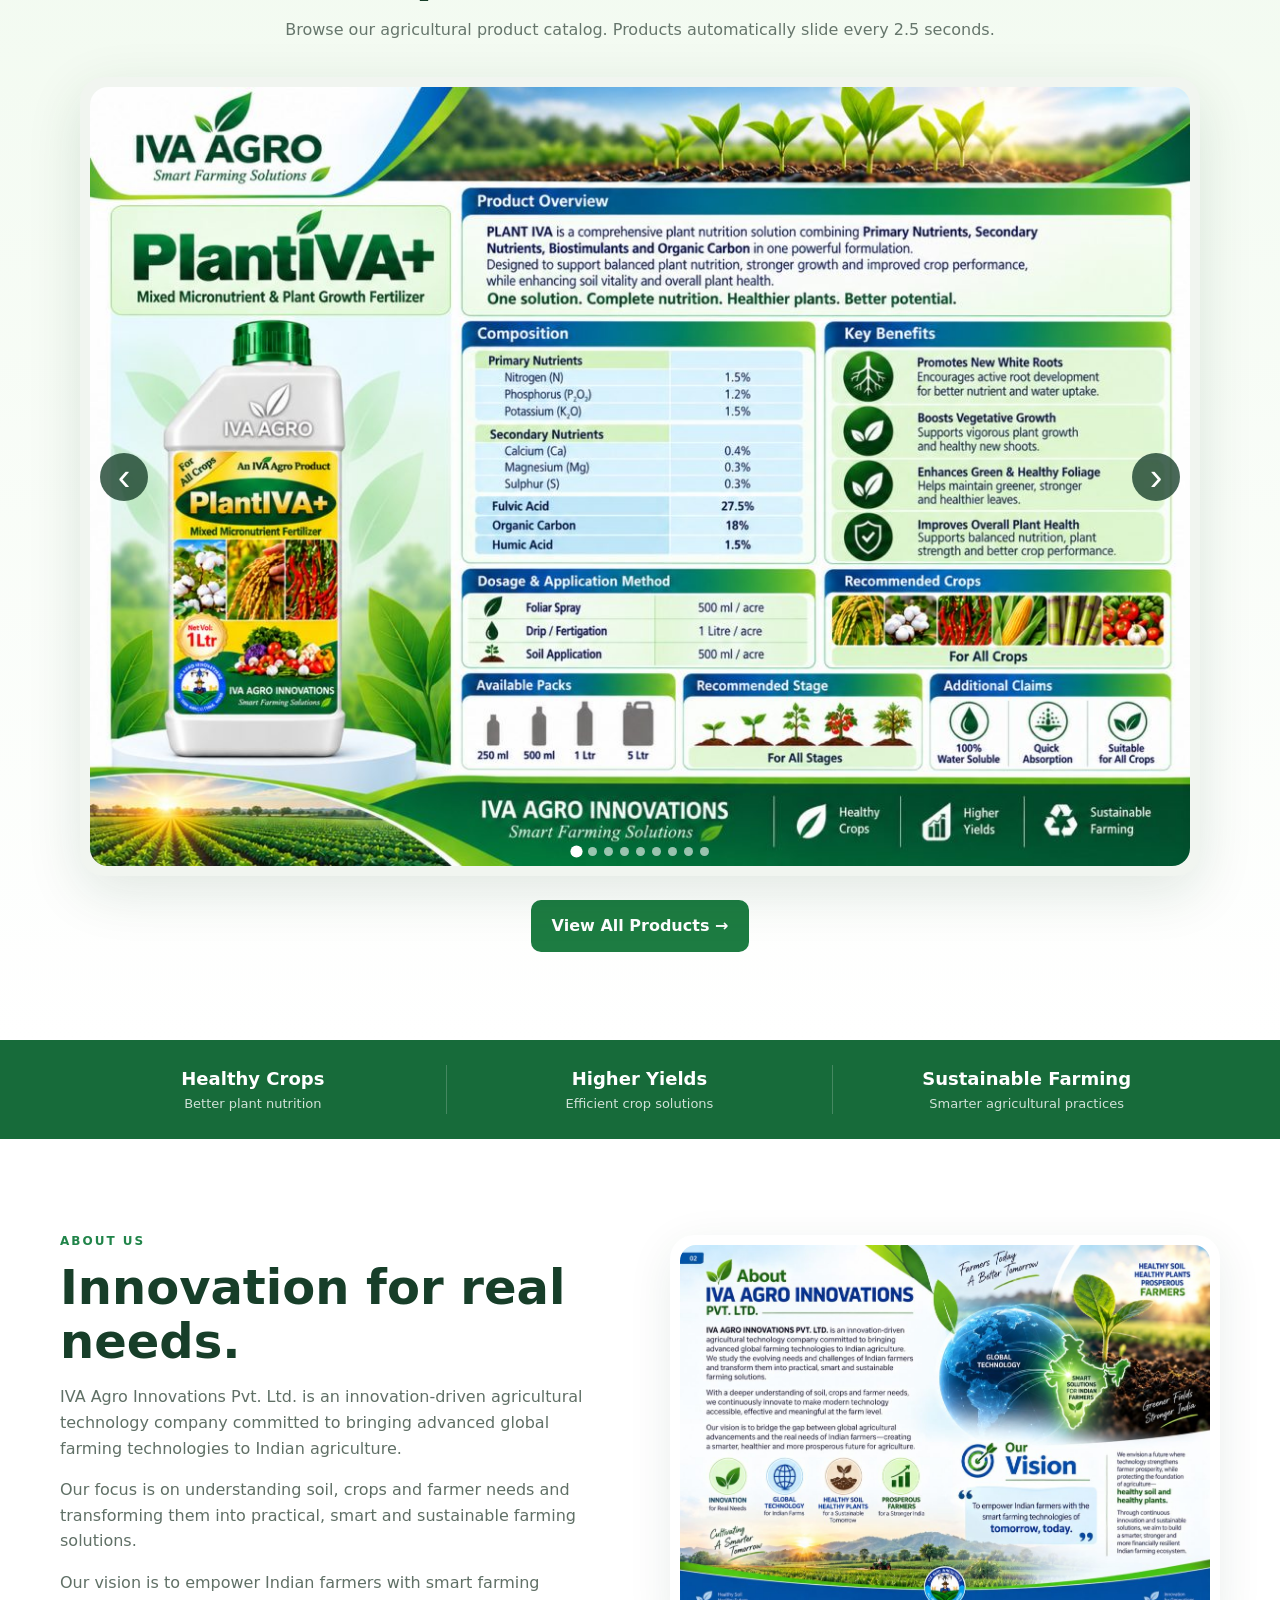
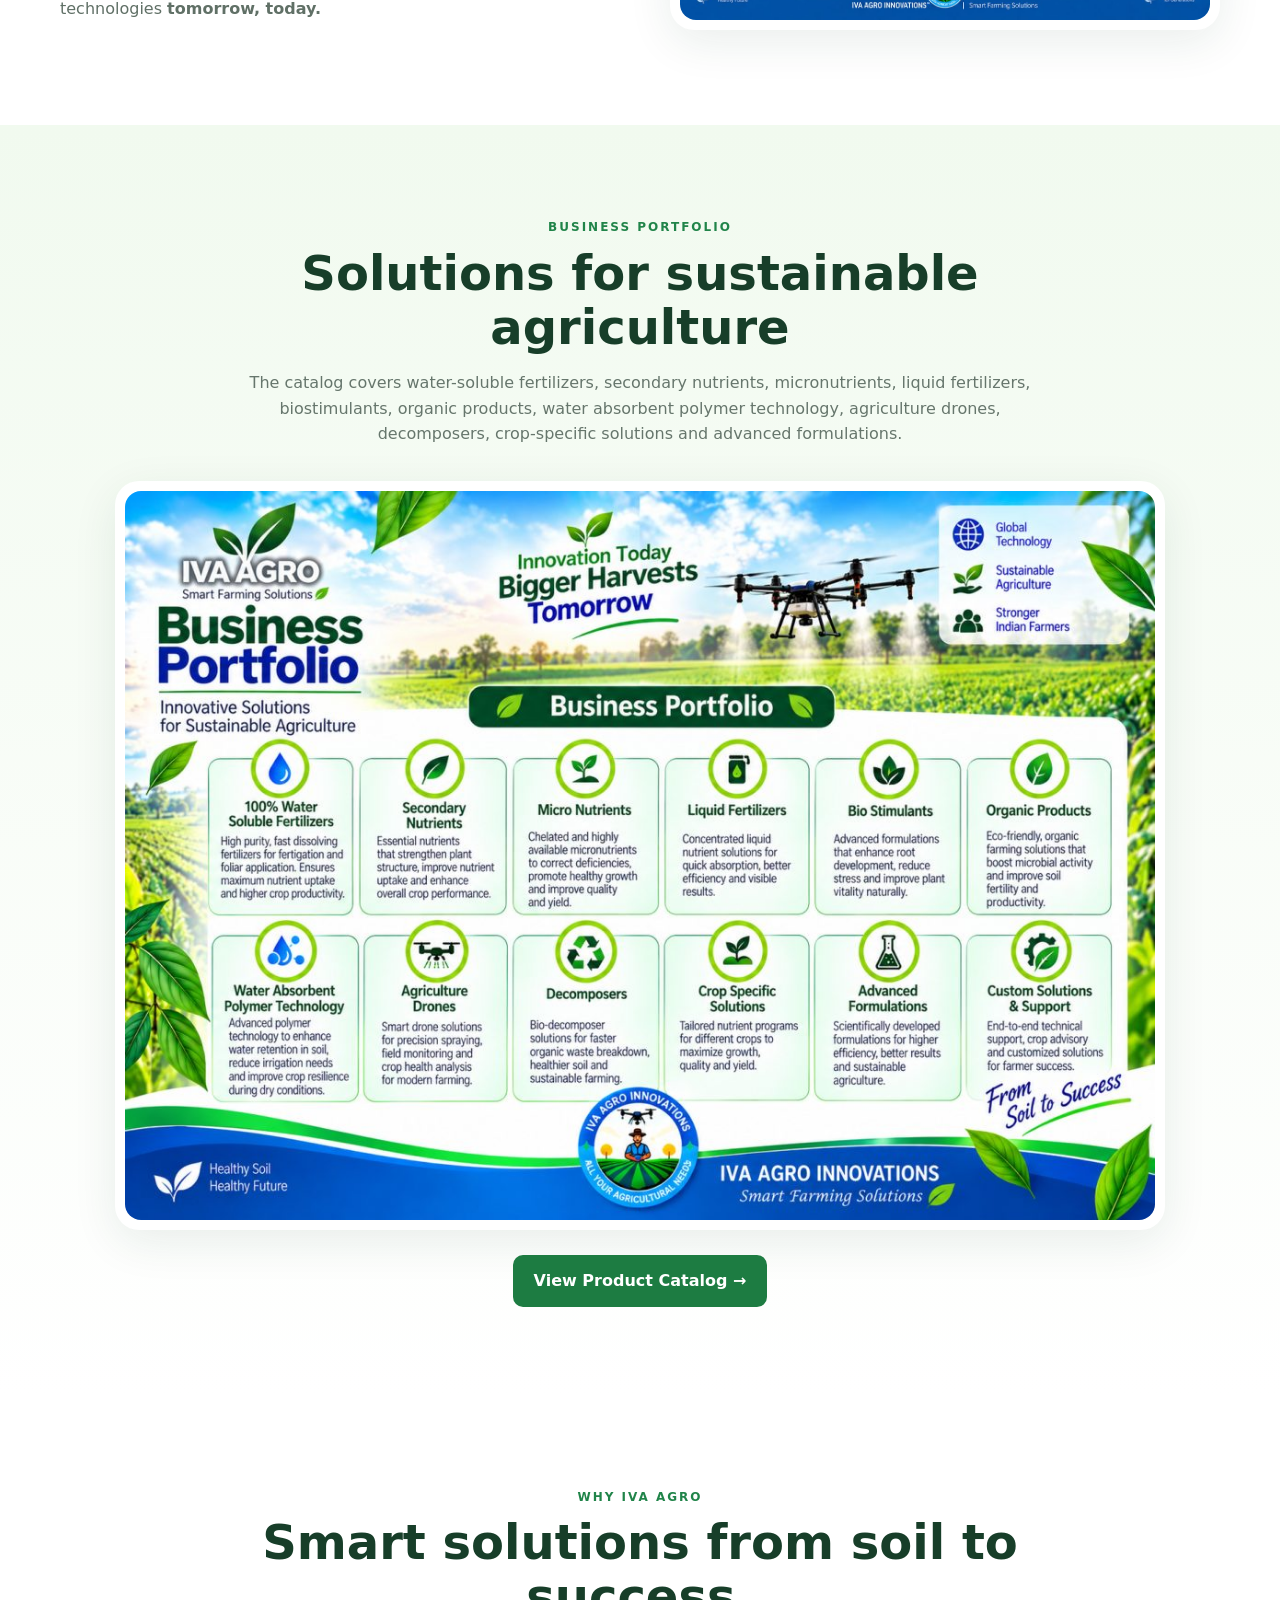
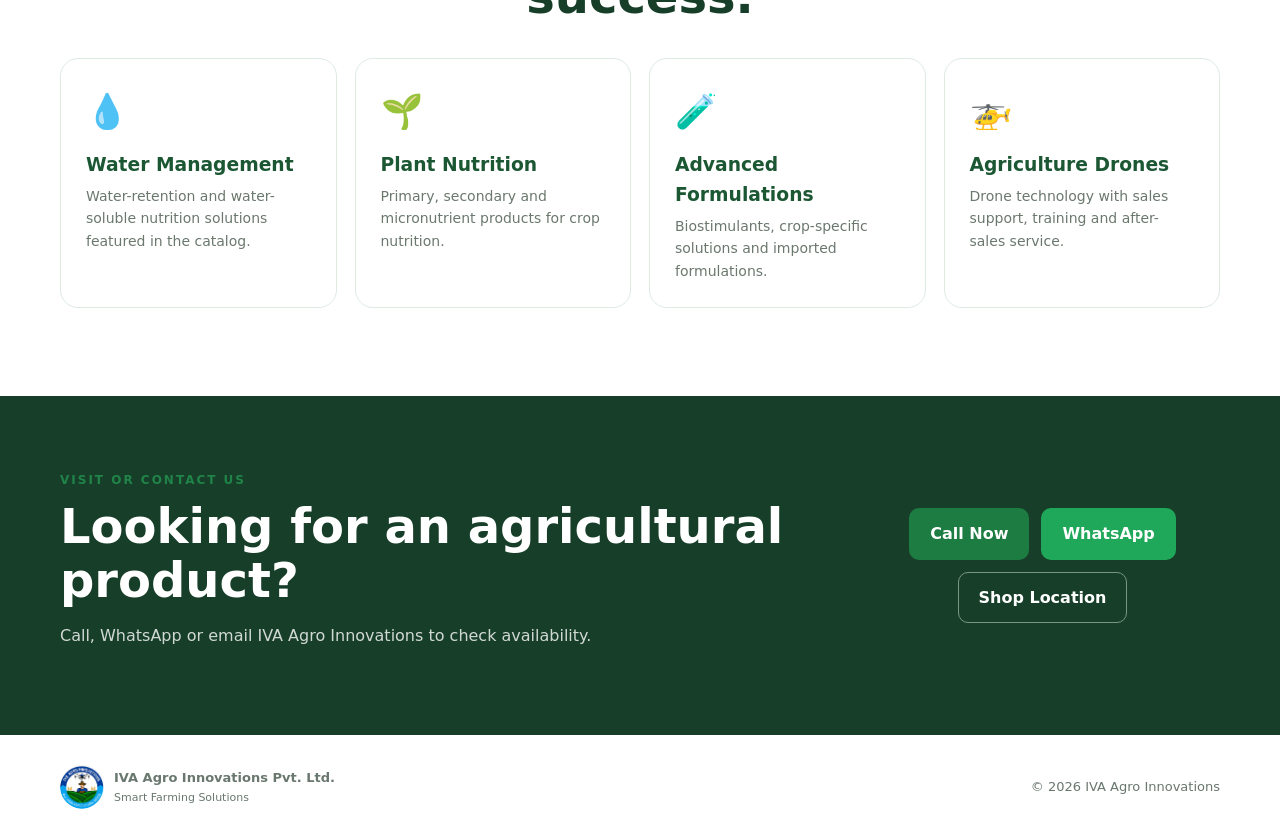
==== commit 680a263d: "slide changes social media changes" ====
--- a/index.html
+++ b/index.html
@@ -18,7 +18,7 @@
   "@context":"https://schema.org",
   "@type":"LocalBusiness",
   "name":"IVA Agro Innovations Pvt. Ltd.",
-  "telephone":"+91 8688841015",
+  "telephone":"+91 8555098798",
   "email":"ivaagroinnovations@gmail.com",
   "url":"https://cultivat.in",
   "description":"Smart farming solutions, fertilizers and agricultural products."
@@ -47,6 +47,9 @@
 <section class="hero">
   <div class="hero-slide-bg"></div>
   <div class="container hero-content">
+    <div class="hero-visual hero-visual-large">
+      <img src="assets/catalog/catalog-01.jpg" alt="IVA Agro Innovations farmers and scientific solutions">
+    </div>
     <div class="hero-copy">
       <span class="eyebrow">SMART FARMING SOLUTIONS</span>
       <h1>From Farmers’ Trust<br><span>to Scientific Solutions.</span></h1>
@@ -55,14 +58,34 @@
         <a class="btn primary" href="products.html">Explore Products</a>
         <a class="btn light" href="contact.html">Contact & Location</a>
       </div>
-      <div class="quick-contact">
-        <a href="tel:+918688841015">☎ +91 8688841015</a>
-        <a href="mailto:ivaagroinnovations@gmail.com">✉ ivaagroinnovations@gmail.com</a>
+    </div>
+  </div>
+</section>
+
+<section class="home-products section green-section">
+  <div class="container">
+    <div class="section-heading">
+      <span class="eyebrow">OUR PRODUCTS</span>
+      <h2>Explore Our Products</h2>
+      <p>Browse our agricultural product catalog. Products automatically slide every 2.5 seconds.</p>
+    </div>
+    <div class="catalog-slider" id="homeCatalogSlider">
+      <div class="slides">
+        <div class="slide"><img src="assets/catalog/catalog-04.jpg" alt="Plant IVA product information"></div>
+        <div class="slide"><img src="assets/catalog/catalog-05.jpg" alt="JIVA smart water management technology"></div>
+        <div class="slide"><img src="assets/catalog/catalog-06.jpg" alt="UREIVA smart nitrogen nutrition"></div>
+        <div class="slide"><img src="assets/catalog/catalog-07.jpg" alt="Complete nutrition product solutions"></div>
+        <div class="slide"><img src="assets/catalog/catalog-08.jpg" alt="Liquid potash and liquid zinc nutrient fertilizer"></div>
+        <div class="slide"><img src="assets/catalog/catalog-09.jpg" alt="IVAGEL water soluble gel fertilizers"></div>
+        <div class="slide"><img src="assets/catalog/catalog-10.jpg" alt="Imported biostimulants crop specific solutions and micronutrients"></div>
+        <div class="slide"><img src="assets/catalog/catalog-11.jpg" alt="Agriculture drones technology"></div>
+        <div class="slide"><img src="assets/catalog/catalog-12.jpg" alt="IVA Agro Innovations smart farming solutions"></div>
       </div>
+      <button class="slider-btn prev" onclick="homeMoveSlide(-1)" aria-label="Previous product">‹</button>
+      <button class="slider-btn next" onclick="homeMoveSlide(1)" aria-label="Next product">›</button>
+      <div class="dots" id="homeDots"></div>
     </div>
-    <div class="hero-visual">
-      <img src="assets/catalog/catalog-01.jpg" alt="IVA Agro Innovations farmers and scientific solutions">
-    </div>
+    <div class="center home-product-link"><a class="btn primary" href="products.html">View All Products →</a></div>
   </div>
 </section>
 
@@ -122,8 +145,8 @@
   <div class="container cta-inner">
     <div><span class="eyebrow">VISIT OR CONTACT US</span><h2>Looking for an agricultural product?</h2><p>Call, WhatsApp or email IVA Agro Innovations to check availability.</p></div>
     <div class="cta-actions">
-      <a class="btn primary" href="tel:+918688841015">Call Now</a>
-      <a class="btn whatsapp" href="https://wa.me/918688841015?text=Hello%20IVA%20Agro%20Innovations%2C%20I%20would%20like%20to%20know%20about%20your%20products." target="_blank" rel="noopener">WhatsApp</a>
+      <a class="btn primary" href="tel:+918555098798">Call Now</a>
+      <a class="btn whatsapp" href="https://wa.me/918555098798?text=Hello%20IVA%20Agro%20Innovations%2C%20I%20would%20like%20to%20know%20about%20your%20products." target="_blank" rel="noopener">WhatsApp</a>
       <a class="btn outline" href="contact.html">Shop Location</a>
     </div>
   </div>
@@ -136,6 +159,21 @@
     <div>© <span id="year"></span> IVA Agro Innovations</div>
   </div>
 </footer>
+<script>
+let homeCurrentSlide=0;
+const homeSlides=[...document.querySelectorAll('#homeCatalogSlider .slide')];
+const homeDots=document.getElementById('homeDots');
+homeSlides.forEach((_,i)=>{const b=document.createElement('button');b.setAttribute('aria-label','Go to product '+(i+1));b.onclick=()=>homeShowSlide(i);homeDots.appendChild(b);});
+function homeShowSlide(i){homeCurrentSlide=(i+homeSlides.length)%homeSlides.length;document.querySelector('#homeCatalogSlider .slides').style.transform=`translateX(-${homeCurrentSlide*100}%)`;[...homeDots.children].forEach((d,n)=>d.classList.toggle('active',n===homeCurrentSlide));}
+function homeMoveSlide(n){homeShowSlide(homeCurrentSlide+n);homeResetTimer();}
+let homeTimer=setInterval(()=>homeShowSlide(homeCurrentSlide+1),2500);
+function homeResetTimer(){clearInterval(homeTimer);homeTimer=setInterval(()=>homeShowSlide(homeCurrentSlide+1),2500);}
+homeShowSlide(0);
+const homeSlider=document.getElementById('homeCatalogSlider');
+homeSlider.addEventListener('mouseenter',()=>clearInterval(homeTimer));
+homeSlider.addEventListener('mouseleave',()=>{homeTimer=setInterval(()=>homeShowSlide(homeCurrentSlide+1),2500);});
+</script>
+
 <script src="script.js"></script>
 </body>
 </html>
--- a/style.css
+++ b/style.css
@@ -1 +1,2 @@
-*{box-sizing:border-box}html{scroll-behavior:smooth}body{margin:0;font-family:Inter,system-ui,-apple-system,BlinkMacSystemFont,"Segoe UI",sans-serif;color:#183126;background:#fff;line-height:1.6}a{text-decoration:none;color:inherit}.container{width:min(1160px,92%);margin:auto}.site-header{position:sticky;top:0;z-index:30;background:rgba(255,255,255,.96);backdrop-filter:blur(12px);border-bottom:1px solid #e7eee9}.nav{height:76px;display:flex;align-items:center;justify-content:space-between}.brand{display:flex;align-items:center;gap:11px;font-weight:800;font-size:19px;color:#155d35}.brand img{width:48px;height:48px;object-fit:contain;border-radius:50%}.nav nav{display:flex;gap:28px;font-weight:650;color:#315240}.nav nav a:hover,.nav nav a.active{color:#178143}.menu-btn{display:none;border:0;background:none;font-size:28px}.hero{position:relative;overflow:hidden;background:linear-gradient(135deg,#edf9ef,#f9fcf4)}.hero-content{min-height:650px;display:grid;grid-template-columns:1fr 1fr;align-items:center;gap:55px;position:relative}.eyebrow{font-size:12px;letter-spacing:2px;font-weight:850;color:#208449}.hero h1{font-size:clamp(42px,5.4vw,70px);line-height:1.03;margin:12px 0 20px;color:#123d28}.hero h1 span{color:#2c8e50}.hero-copy>p{font-size:18px;max-width:650px;color:#52675a}.hero-actions,.cta-actions{display:flex;gap:12px;flex-wrap:wrap;margin:28px 0}.btn{display:inline-flex;align-items:center;justify-content:center;padding:12px 20px;border-radius:10px;font-weight:800;border:1px solid transparent;cursor:pointer}.btn.primary{background:#1d7c42;color:#fff}.btn.primary:hover{background:#155e31}.btn.light{background:#fff;border-color:#d4e4d9;color:#245a39}.btn.outline{background:transparent;border-color:#bcd2c3;color:#245a39}.btn.whatsapp{background:#20a85a;color:#fff}.quick-contact{display:flex;gap:20px;flex-wrap:wrap;font-size:14px;font-weight:700;color:#41604e}.hero-visual{padding:18px}.hero-visual img{display:block;width:100%;border-radius:26px;box-shadow:0 22px 60px rgba(28,77,45,.16)}.trust-strip{background:#176b3a;color:#fff}.trust-grid{display:grid;grid-template-columns:repeat(3,1fr);padding:25px 0}.trust-grid div{text-align:center;border-right:1px solid rgba(255,255,255,.2)}.trust-grid div:last-child{border:0}.trust-grid b,.trust-grid span{display:block}.trust-grid b{font-size:18px}.trust-grid span{font-size:13px;opacity:.8}.section{padding:88px 0}.soft{background:#f5f9f3}.green-section{background:linear-gradient(180deg,#f1faef,#fff)}.split{display:grid;grid-template-columns:1fr 1fr;gap:60px;align-items:center}.split h2,.section-heading h2,.cta h2,.contact-card h2,.map-card h2{font-size:clamp(30px,4vw,48px);line-height:1.12;margin:8px 0 15px;color:#173e29}.split p{color:#607066}.section-heading{text-align:center;max-width:820px;margin:0 auto 34px}.section-heading p{color:#66766c}.catalog-frame{background:#fff;padding:10px;border-radius:24px;box-shadow:0 12px 45px rgba(25,70,40,.09);overflow:hidden}.catalog-frame img{display:block;width:100%;border-radius:16px}.catalog-frame.large{max-width:1050px;margin:0 auto 25px}.center{text-align:center}.feature-grid{display:grid;grid-template-columns:repeat(4,1fr);gap:18px}.feature-grid article{border:1px solid #deebe1;border-radius:18px;padding:25px;background:#fff}.feature-grid article>div{font-size:34px}.feature-grid h3{margin:12px 0 5px;color:#1b5733}.feature-grid p{margin:0;color:#6b786e;font-size:14px}.cta{background:#173e29;color:#fff;padding:70px 0}.cta-inner{display:flex;align-items:center;justify-content:space-between;gap:30px}.cta h2{color:#fff}.cta p{opacity:.8}.cta .outline{color:#fff;border-color:#799685}.page-banner{padding:90px 0 75px;background:linear-gradient(135deg,#edf9ef,#f7f9ee)}.page-banner h1{font-size:clamp(40px,5vw,62px);line-height:1.05;margin:10px 0;color:#143d28}.page-banner p{color:#607066;font-size:17px}.products-section{padding-top:55px}.catalog-slider{position:relative;overflow:hidden;border-radius:24px;background:#f1f5f0;box-shadow:0 16px 55px rgba(20,65,35,.12)}.slides{display:flex;transition:transform .65s ease}.slide{min-width:100%;padding:10px}.slide img{display:block;width:100%;border-radius:18px}.slider-btn{position:absolute;top:50%;transform:translateY(-50%);width:48px;height:48px;border:0;border-radius:50%;background:rgba(23,62,41,.78);color:#fff;font-size:38px;line-height:1;cursor:pointer}.slider-btn.prev{left:20px}.slider-btn.next{right:20px}.dots{position:absolute;bottom:20px;left:0;right:0;display:flex;justify-content:center;gap:7px}.dots button{width:9px;height:9px;border:0;border-radius:50%;padding:0;background:#fff;opacity:.6;cursor:pointer}.dots button.active{opacity:1;transform:scale(1.35)}.product-info-grid{display:grid;grid-template-columns:repeat(4,1fr);gap:17px;margin-top:35px}.product-info-grid article{padding:22px;border:1px solid #dfebe2;border-radius:16px;background:#fff}.product-info-grid h3{margin:0 0 7px;color:#1b5733}.product-info-grid p{font-size:14px;color:#66746a;margin:0}.contact-grid{display:grid;grid-template-columns:1fr 1fr;gap:25px}.contact-card,.map-card{border:1px solid #dfeae2;border-radius:24px;background:#fff;padding:28px;box-shadow:0 10px 35px rgba(25,70,40,.07)}.contact-card>img{width:100%;max-height:270px;object-fit:cover;border-radius:17px;margin-bottom:20px}.contact-card h2,.map-card h2{font-size:30px}.contact-card>p{color:#6a786e}.contact-list{display:grid;gap:11px;margin-top:22px}.contact-list a{display:flex;gap:14px;align-items:center;padding:14px;border:1px solid #e1ece4;border-radius:13px}.contact-list a:hover{background:#f5faf5}.contact-list span{font-size:24px;color:#1c8146}.contact-list small,.contact-list strong{display:block}.contact-list small{color:#748078}.contact-list strong{color:#245b39}.map-card{min-height:100%;display:flex;flex-direction:column;justify-content:center;background:repeating-linear-gradient(45deg,#edf5ed,#edf5ed 14px,#e8f1e8 14px,#e8f1e8 28px)}.map-top{display:flex;gap:18px;align-items:center}.map-top h2{margin-bottom:4px}.map-top p{margin:0;color:#66746a}.pin{font-size:64px;color:#c65d3c}.maps-btn{align-self:flex-start;margin-top:25px}.map-note{margin-top:22px;background:#fff8dd;border:1px solid #eedf9e;border-radius:12px;padding:14px;color:#655924;font-size:14px}.social-row{display:flex;gap:10px;flex-wrap:wrap;margin-top:22px}.social{padding:11px 15px;border-radius:10px;background:#fff;border:1px solid #dbe8de;font-weight:700}.disabled{color:#7b857d}.footer{min-height:105px;display:flex;align-items:center;justify-content:space-between;gap:20px;font-size:13px;color:#69776e}.footer-brand{display:flex;align-items:center;gap:10px}.footer-brand img{width:44px;height:44px;object-fit:contain;border-radius:50%}.footer-brand strong,.footer-brand span{display:block}.footer-brand span{font-size:11px}@media(max-width:950px){.hero-content,.split,.contact-grid{grid-template-columns:1fr}.hero-content{padding:70px 0}.hero-visual{max-width:720px;margin:auto}.feature-grid{grid-template-columns:repeat(2,1fr)}.product-info-grid{grid-template-columns:repeat(2,1fr)}.cta-inner{display:block}.cta-actions{margin-top:25px}}@media(max-width:650px){.nav nav{display:none;position:absolute;top:76px;left:0;right:0;background:#fff;padding:18px 4%;border-bottom:1px solid #e7eee9}.nav nav.open{display:flex;flex-direction:column;gap:12px}.menu-btn{display:block}.hero h1{font-size:46px}.trust-grid{grid-template-columns:1fr}.trust-grid div{border-right:0;border-bottom:1px solid rgba(255,255,255,.2);padding:10px}.feature-grid,.product-info-grid{grid-template-columns:1fr}.section{padding:65px 0}.slider-btn{width:40px;height:40px;font-size:30px}.slider-btn.prev{left:10px}.slider-btn.next{right:10px}.footer{display:block}.footer-brand{margin-bottom:12px}}+*{box-sizing:border-box}html{scroll-behavior:smooth}body{margin:0;font-family:Inter,system-ui,-apple-system,BlinkMacSystemFont,"Segoe UI",sans-serif;color:#183126;background:#fff;line-height:1.6}a{text-decoration:none;color:inherit}.container{width:min(1160px,92%);margin:auto}.site-header{position:sticky;top:0;z-index:30;background:rgba(255,255,255,.96);backdrop-filter:blur(12px);border-bottom:1px solid #e7eee9}.nav{height:76px;display:flex;align-items:center;justify-content:space-between}.brand{display:flex;align-items:center;gap:11px;font-weight:800;font-size:19px;color:#155d35}.brand img{width:48px;height:48px;object-fit:contain;border-radius:50%}.nav nav{display:flex;gap:28px;font-weight:650;color:#315240}.nav nav a:hover,.nav nav a.active{color:#178143}.menu-btn{display:none;border:0;background:none;font-size:28px}.hero{position:relative;overflow:hidden;background:linear-gradient(135deg,#edf9ef,#f9fcf4)}.hero-content{min-height:auto;display:flex;flex-direction:column;align-items:stretch;gap:38px;position:relative;padding:55px 0 70px}.eyebrow{font-size:12px;letter-spacing:2px;font-weight:850;color:#208449}.hero h1{font-size:clamp(42px,5.4vw,70px);line-height:1.03;margin:12px 0 20px;color:#123d28}.hero h1 span{color:#2c8e50}.hero-copy{order:2;max-width:900px;margin:0 auto;text-align:center}.hero-copy>p{font-size:18px;max-width:780px;margin-left:auto;margin-right:auto;color:#52675a}.hero-visual-large{width:100%;padding:0!important;order:1}.hero-visual-large img{display:block;width:100%;max-height:none;object-fit:cover;object-position:center;border-radius:26px;box-shadow:0 22px 60px rgba(28,77,45,.16)}.hero-actions,.cta-actions{display:flex;justify-content:center;gap:12px;flex-wrap:wrap;margin:28px 0}.btn{display:inline-flex;align-items:center;justify-content:center;padding:12px 20px;border-radius:10px;font-weight:800;border:1px solid transparent;cursor:pointer}.btn.primary{background:#1d7c42;color:#fff}.btn.primary:hover{background:#155e31}.btn.light{background:#fff;border-color:#d4e4d9;color:#245a39}.btn.outline{background:transparent;border-color:#bcd2c3;color:#245a39}.btn.whatsapp{background:#20a85a;color:#fff}.quick-contact{display:flex;gap:20px;flex-wrap:wrap;font-size:14px;font-weight:700;color:#41604e}.hero-visual{padding:18px}.hero-visual img{display:block;width:100%;border-radius:26px;box-shadow:0 22px 60px rgba(28,77,45,.16)}.trust-strip{background:#176b3a;color:#fff}.trust-grid{display:grid;grid-template-columns:repeat(3,1fr);padding:25px 0}.trust-grid div{text-align:center;border-right:1px solid rgba(255,255,255,.2)}.trust-grid div:last-child{border:0}.trust-grid b,.trust-grid span{display:block}.trust-grid b{font-size:18px}.trust-grid span{font-size:13px;opacity:.8}.section{padding:88px 0}.soft{background:#f5f9f3}.green-section{background:linear-gradient(180deg,#f1faef,#fff)}.split{display:grid;grid-template-columns:1fr 1fr;gap:60px;align-items:center}.split h2,.section-heading h2,.cta h2,.contact-card h2,.map-card h2{font-size:clamp(30px,4vw,48px);line-height:1.12;margin:8px 0 15px;color:#173e29}.split p{color:#607066}.section-heading{text-align:center;max-width:820px;margin:0 auto 34px}.section-heading p{color:#66766c}.catalog-frame{background:#fff;padding:10px;border-radius:24px;box-shadow:0 12px 45px rgba(25,70,40,.09);overflow:hidden}.catalog-frame img{display:block;width:100%;border-radius:16px}.catalog-frame.large{max-width:1050px;margin:0 auto 25px}.center{text-align:center}.feature-grid{display:grid;grid-template-columns:repeat(4,1fr);gap:18px}.feature-grid article{border:1px solid #deebe1;border-radius:18px;padding:25px;background:#fff}.feature-grid article>div{font-size:34px}.feature-grid h3{margin:12px 0 5px;color:#1b5733}.feature-grid p{margin:0;color:#6b786e;font-size:14px}.cta{background:#173e29;color:#fff;padding:70px 0}.cta-inner{display:flex;align-items:center;justify-content:space-between;gap:30px}.cta h2{color:#fff}.cta p{opacity:.8}.cta .outline{color:#fff;border-color:#799685}.page-banner{padding:90px 0 75px;background:linear-gradient(135deg,#edf9ef,#f7f9ee)}.page-banner h1{font-size:clamp(40px,5vw,62px);line-height:1.05;margin:10px 0;color:#143d28}.page-banner p{color:#607066;font-size:17px}.products-section{padding-top:55px}.catalog-slider{position:relative;overflow:hidden;border-radius:24px;background:#f1f5f0;box-shadow:0 16px 55px rgba(20,65,35,.12)}.slides{display:flex;transition:transform .65s ease}.slide{min-width:100%;padding:10px}.slide img{display:block;width:100%;border-radius:18px}.slider-btn{position:absolute;top:50%;transform:translateY(-50%);width:48px;height:48px;border:0;border-radius:50%;background:rgba(23,62,41,.78);color:#fff;font-size:38px;line-height:1;cursor:pointer}.slider-btn.prev{left:20px}.slider-btn.next{right:20px}.dots{position:absolute;bottom:20px;left:0;right:0;display:flex;justify-content:center;gap:7px}.dots button{width:9px;height:9px;border:0;border-radius:50%;padding:0;background:#fff;opacity:.6;cursor:pointer}.dots button.active{opacity:1;transform:scale(1.35)}.product-info-grid{display:grid;grid-template-columns:repeat(4,1fr);gap:17px;margin-top:35px}.product-info-grid article{padding:22px;border:1px solid #dfebe2;border-radius:16px;background:#fff}.product-info-grid h3{margin:0 0 7px;color:#1b5733}.product-info-grid p{font-size:14px;color:#66746a;margin:0}.contact-grid{display:grid;grid-template-columns:1fr 1fr;gap:25px}.contact-card,.map-card{border:1px solid #dfeae2;border-radius:24px;background:#fff;padding:28px;box-shadow:0 10px 35px rgba(25,70,40,.07)}.contact-card>img{width:100%;max-height:270px;object-fit:cover;border-radius:17px;margin-bottom:20px}.contact-card h2,.map-card h2{font-size:30px}.contact-card>p{color:#6a786e}.contact-list{display:grid;gap:11px;margin-top:22px}.contact-list a{display:flex;gap:14px;align-items:center;padding:14px;border:1px solid #e1ece4;border-radius:13px}.contact-list a:hover{background:#f5faf5}.contact-list span{font-size:24px;color:#1c8146}.contact-list small,.contact-list strong{display:block}.contact-list small{color:#748078}.contact-list strong{color:#245b39}.map-card{min-height:100%;display:flex;flex-direction:column;justify-content:center;background:repeating-linear-gradient(45deg,#edf5ed,#edf5ed 14px,#e8f1e8 14px,#e8f1e8 28px)}.map-top{display:flex;gap:18px;align-items:center}.map-top h2{margin-bottom:4px}.map-top p{margin:0;color:#66746a}.pin{font-size:64px;color:#c65d3c}.maps-btn{align-self:flex-start;margin-top:25px}.map-note{margin-top:22px;background:#fff8dd;border:1px solid #eedf9e;border-radius:12px;padding:14px;color:#655924;font-size:14px}.social-row{display:flex;gap:10px;flex-wrap:wrap;margin-top:22px}.social{padding:11px 15px;border-radius:10px;background:#fff;border:1px solid #dbe8de;font-weight:700}.disabled{color:#7b857d}.footer{min-height:105px;display:flex;align-items:center;justify-content:space-between;gap:20px;font-size:13px;color:#69776e}.footer-brand{display:flex;align-items:center;gap:10px}.footer-brand img{width:44px;height:44px;object-fit:contain;border-radius:50%}.footer-brand strong,.footer-brand span{display:block}.footer-brand span{font-size:11px}@media(max-width:950px){.hero-content,.split,.contact-grid{grid-template-columns:1fr}.hero-content{padding:70px 0}.hero-visual{max-width:720px;margin:auto}.feature-grid{grid-template-columns:repeat(2,1fr)}.product-info-grid{grid-template-columns:repeat(2,1fr)}.cta-inner{display:block}.cta-actions{margin-top:25px}}@media(max-width:650px){.nav nav{display:none;position:absolute;top:76px;left:0;right:0;background:#fff;padding:18px 4%;border-bottom:1px solid #e7eee9}.nav nav.open{display:flex;flex-direction:column;gap:12px}.menu-btn{display:block}.hero h1{font-size:46px}.trust-grid{grid-template-columns:1fr}.trust-grid div{border-right:0;border-bottom:1px solid rgba(255,255,255,.2);padding:10px}.feature-grid,.product-info-grid{grid-template-columns:1fr}.section{padding:65px 0}.slider-btn{width:40px;height:40px;font-size:30px}.slider-btn.prev{left:10px}.slider-btn.next{right:10px}.footer{display:block}.footer-brand{margin-bottom:12px}}
+.home-product-link{margin-top:24px}.home-products .catalog-slider{max-width:1120px;margin:auto}
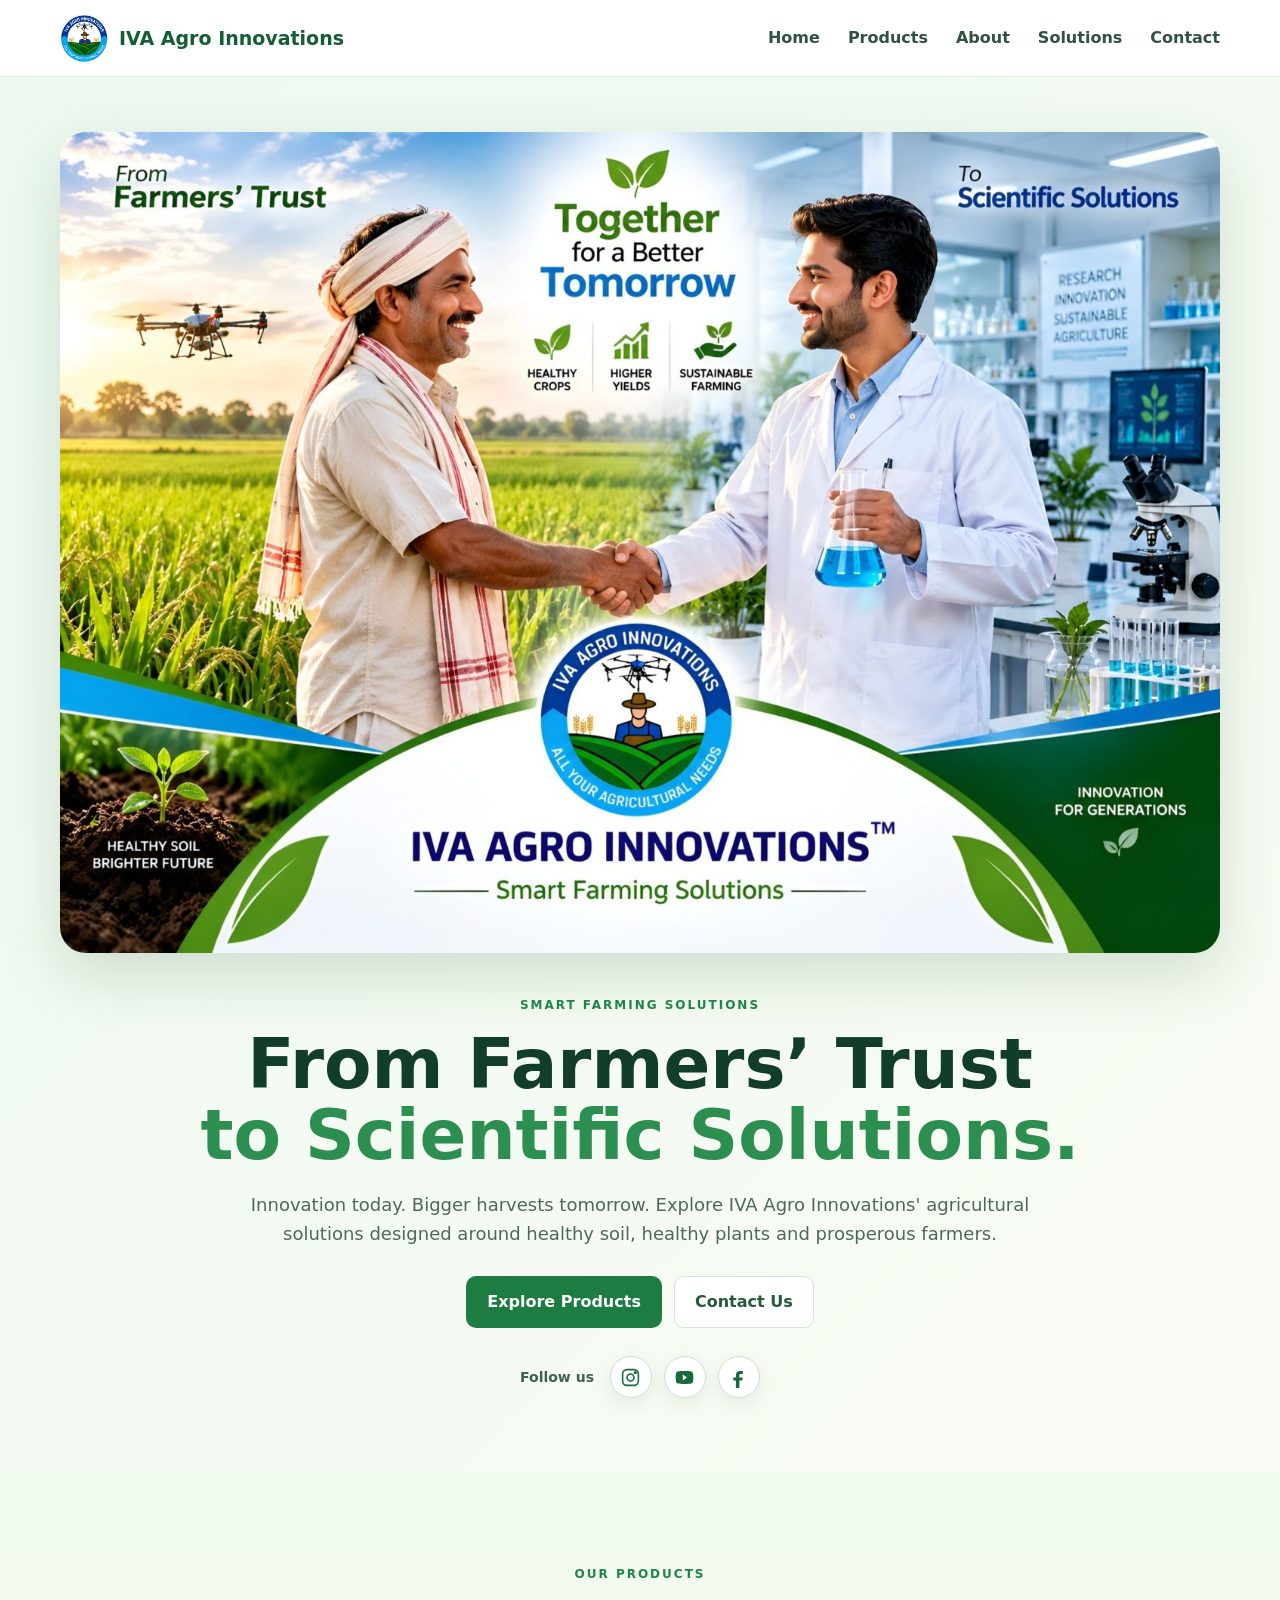
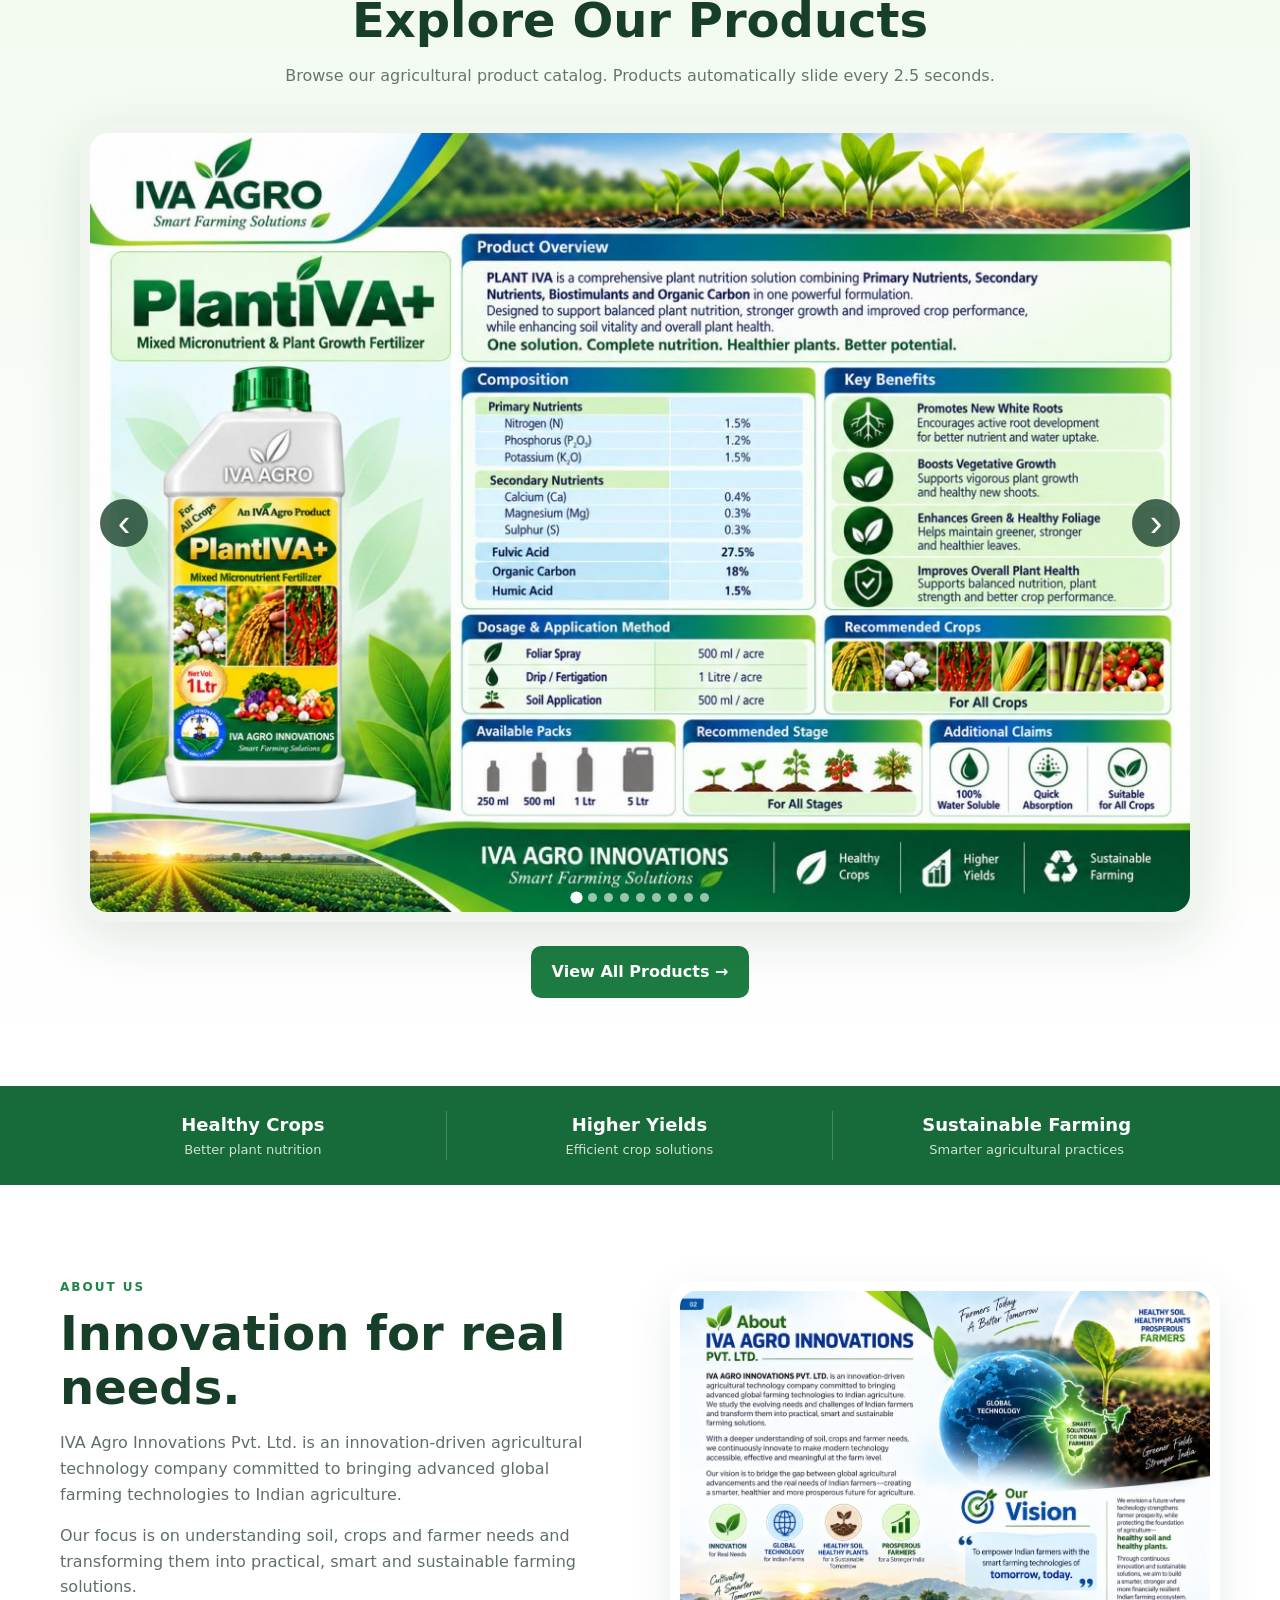
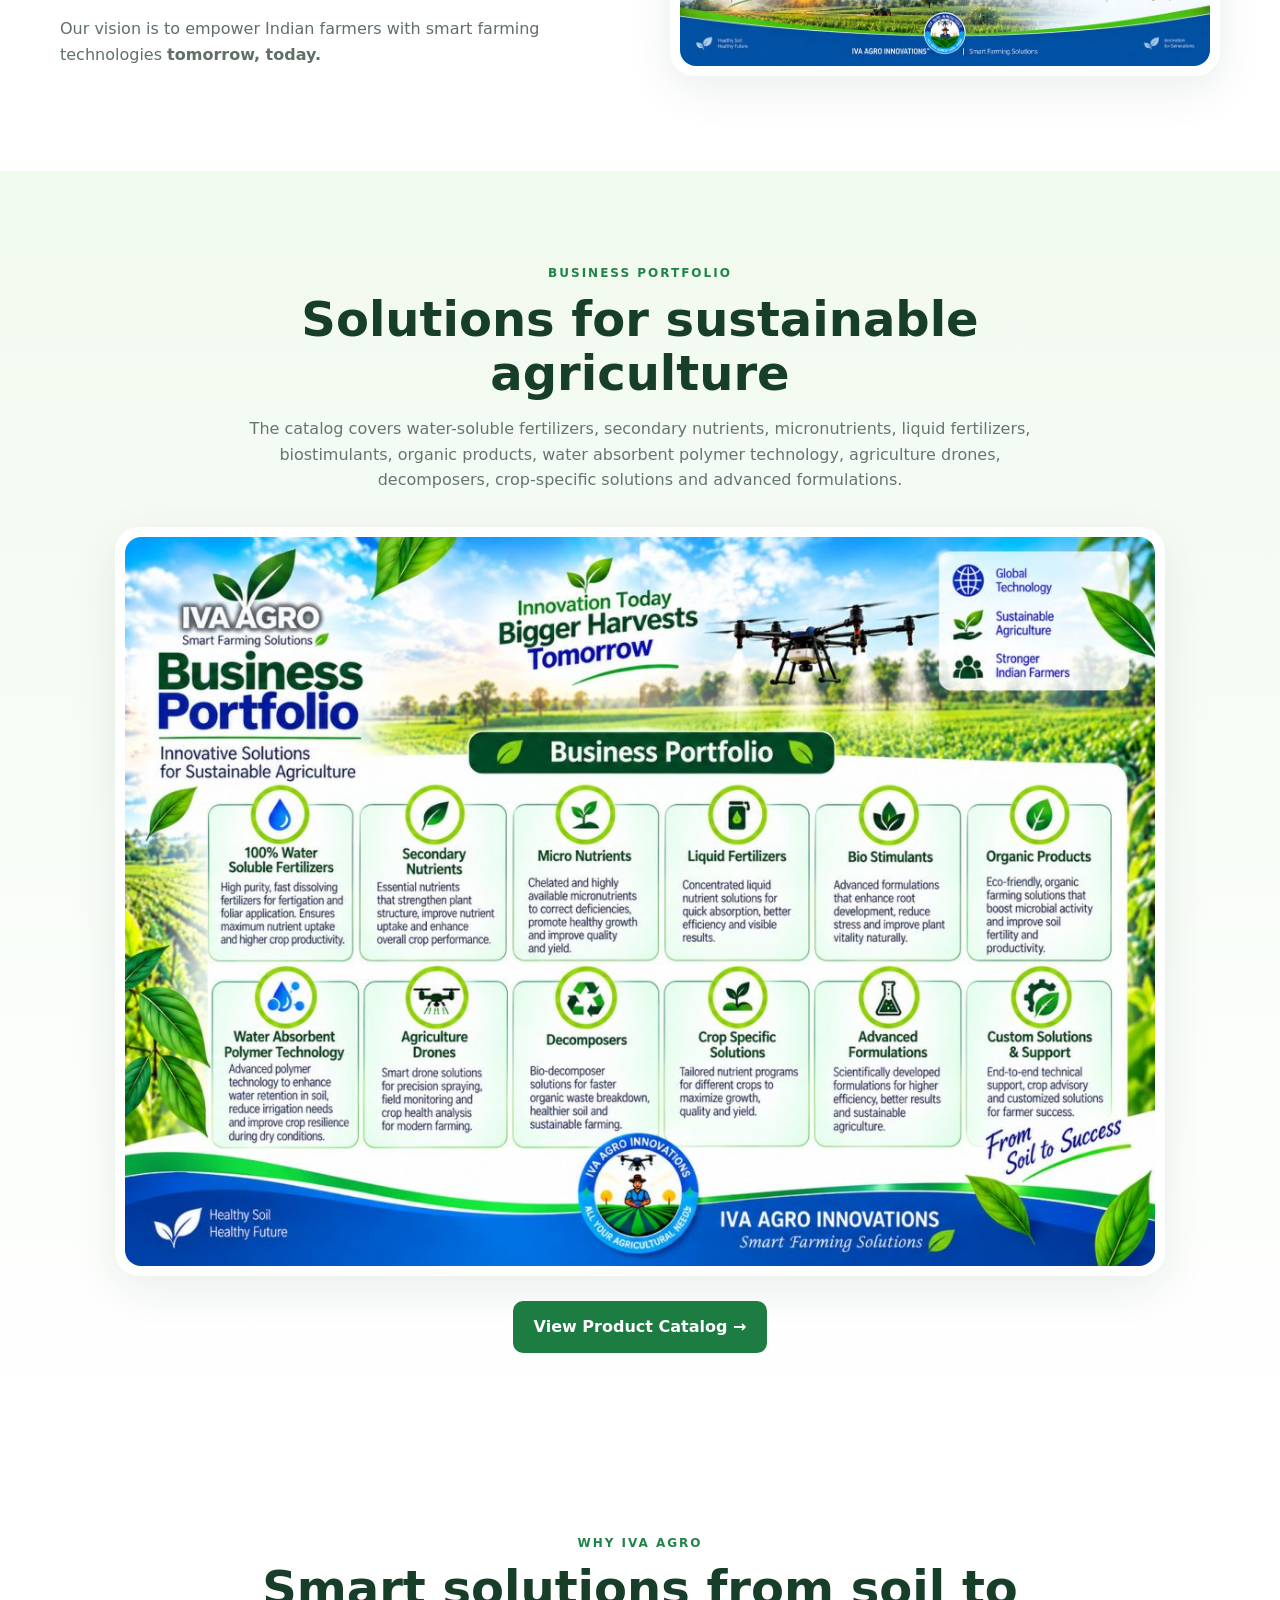
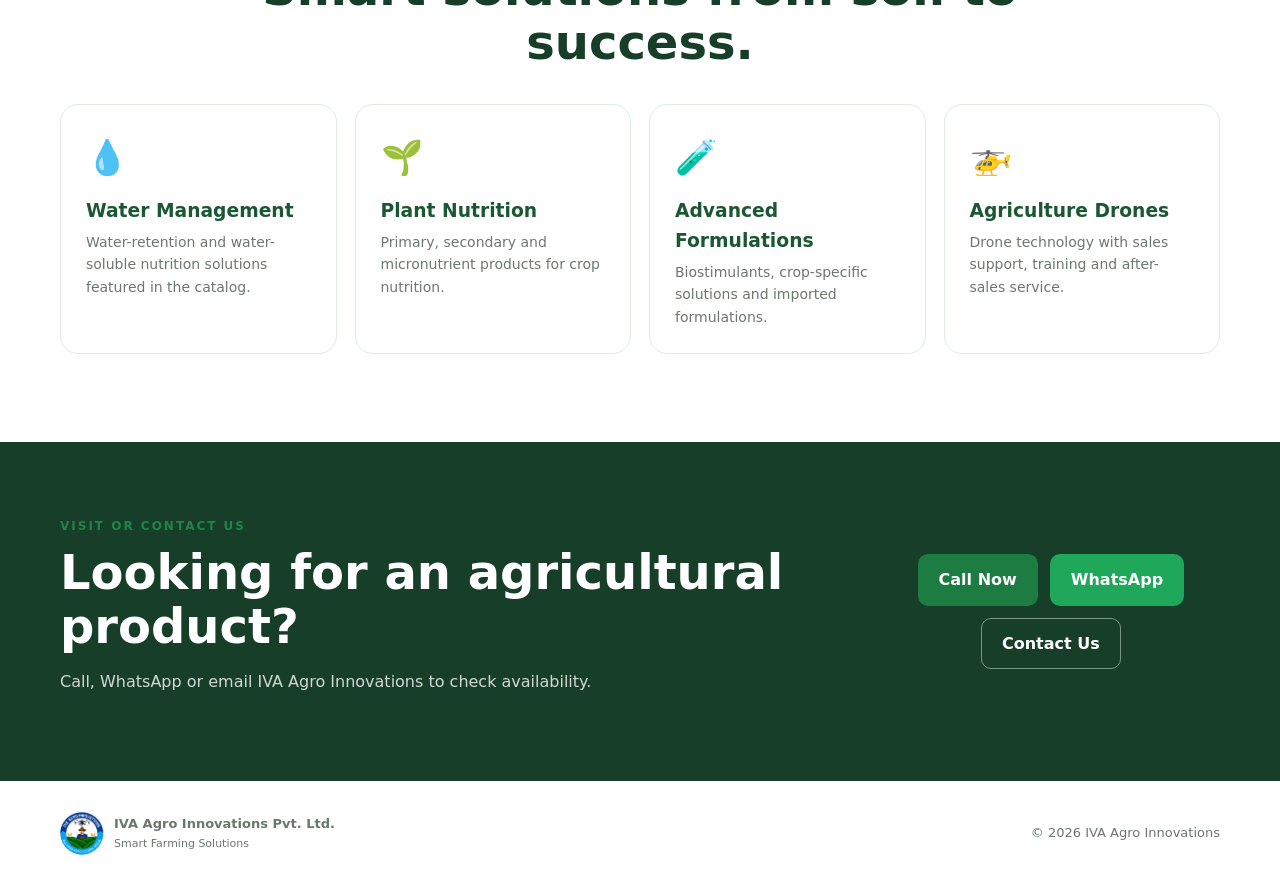
==== commit 4e945b73: "location and social media changes" ====
--- a/index.html
+++ b/index.html
@@ -56,7 +56,19 @@
       <p>Innovation today. Bigger harvests tomorrow. Explore IVA Agro Innovations' agricultural solutions designed around healthy soil, healthy plants and prosperous farmers.</p>
       <div class="hero-actions">
         <a class="btn primary" href="products.html">Explore Products</a>
-        <a class="btn light" href="contact.html">Contact & Location</a>
+        <a class="btn light" href="contact.html">Contact Us</a>
+      </div>
+      <div class="hero-social" aria-label="Follow IVA Agro Innovations on social media">
+        <span>Follow us</span>
+        <a href="https://www.instagram.com/ivaagro.in?stkn=b2tiMzJ3dWk4N2ph" target="_blank" rel="noopener" aria-label="IVA Agro Innovations on Instagram" title="Instagram">
+          <svg viewBox="0 0 24 24" aria-hidden="true"><rect x="3" y="3" width="18" height="18" rx="5"></rect><circle cx="12" cy="12" r="4"></circle><circle cx="17.5" cy="6.5" r="1"></circle></svg>
+        </a>
+        <a href="https://www.youtube.com/@IvaAgro" target="_blank" rel="noopener" aria-label="IVA Agro Innovations on YouTube" title="YouTube">
+          <svg viewBox="0 0 24 24" aria-hidden="true"><path d="M21.6 7.2a2.8 2.8 0 0 0-2-2C17.8 4.7 12 4.7 12 4.7s-5.8 0-7.6.5a2.8 2.8 0 0 0-2 2C1.9 9 1.9 12 1.9 12s0 3 .5 4.8a2.8 2.8 0 0 0 2 2c1.8.5 7.6.5 7.6.5s5.8 0 7.6-.5a2.8 2.8 0 0 0 2-2c.5-1.8.5-4.8.5-4.8s0-3-.5-4.8Z"></path><path class="play" d="m10 15.3 5-3.3-5-3.3v6.6Z"></path></svg>
+        </a>
+        <a href="https://www.facebook.com/share/1DUyUmo6uY/" target="_blank" rel="noopener" aria-label="IVA Agro Innovations on Facebook" title="Facebook">
+          <svg viewBox="0 0 24 24" aria-hidden="true"><path d="M14 8h3V4.5h-3c-3.1 0-5 1.9-5 5.1V12H6v3.5h3V24h4v-8.5h3.2L17 12H13v-2.1C13 8.9 13.3 8 14 8Z"></path></svg>
+        </a>
       </div>
     </div>
   </div>
@@ -147,7 +159,7 @@
     <div class="cta-actions">
       <a class="btn primary" href="tel:+918555098798">Call Now</a>
       <a class="btn whatsapp" href="https://wa.me/918555098798?text=Hello%20IVA%20Agro%20Innovations%2C%20I%20would%20like%20to%20know%20about%20your%20products." target="_blank" rel="noopener">WhatsApp</a>
-      <a class="btn outline" href="contact.html">Shop Location</a>
+      <a class="btn outline" href="contact.html">Contact Us</a>
     </div>
   </div>
 </section>
--- a/style.css
+++ b/style.css
@@ -1,2 +1,2 @@
-*{box-sizing:border-box}html{scroll-behavior:smooth}body{margin:0;font-family:Inter,system-ui,-apple-system,BlinkMacSystemFont,"Segoe UI",sans-serif;color:#183126;background:#fff;line-height:1.6}a{text-decoration:none;color:inherit}.container{width:min(1160px,92%);margin:auto}.site-header{position:sticky;top:0;z-index:30;background:rgba(255,255,255,.96);backdrop-filter:blur(12px);border-bottom:1px solid #e7eee9}.nav{height:76px;display:flex;align-items:center;justify-content:space-between}.brand{display:flex;align-items:center;gap:11px;font-weight:800;font-size:19px;color:#155d35}.brand img{width:48px;height:48px;object-fit:contain;border-radius:50%}.nav nav{display:flex;gap:28px;font-weight:650;color:#315240}.nav nav a:hover,.nav nav a.active{color:#178143}.menu-btn{display:none;border:0;background:none;font-size:28px}.hero{position:relative;overflow:hidden;background:linear-gradient(135deg,#edf9ef,#f9fcf4)}.hero-content{min-height:auto;display:flex;flex-direction:column;align-items:stretch;gap:38px;position:relative;padding:55px 0 70px}.eyebrow{font-size:12px;letter-spacing:2px;font-weight:850;color:#208449}.hero h1{font-size:clamp(42px,5.4vw,70px);line-height:1.03;margin:12px 0 20px;color:#123d28}.hero h1 span{color:#2c8e50}.hero-copy{order:2;max-width:900px;margin:0 auto;text-align:center}.hero-copy>p{font-size:18px;max-width:780px;margin-left:auto;margin-right:auto;color:#52675a}.hero-visual-large{width:100%;padding:0!important;order:1}.hero-visual-large img{display:block;width:100%;max-height:none;object-fit:cover;object-position:center;border-radius:26px;box-shadow:0 22px 60px rgba(28,77,45,.16)}.hero-actions,.cta-actions{display:flex;justify-content:center;gap:12px;flex-wrap:wrap;margin:28px 0}.btn{display:inline-flex;align-items:center;justify-content:center;padding:12px 20px;border-radius:10px;font-weight:800;border:1px solid transparent;cursor:pointer}.btn.primary{background:#1d7c42;color:#fff}.btn.primary:hover{background:#155e31}.btn.light{background:#fff;border-color:#d4e4d9;color:#245a39}.btn.outline{background:transparent;border-color:#bcd2c3;color:#245a39}.btn.whatsapp{background:#20a85a;color:#fff}.quick-contact{display:flex;gap:20px;flex-wrap:wrap;font-size:14px;font-weight:700;color:#41604e}.hero-visual{padding:18px}.hero-visual img{display:block;width:100%;border-radius:26px;box-shadow:0 22px 60px rgba(28,77,45,.16)}.trust-strip{background:#176b3a;color:#fff}.trust-grid{display:grid;grid-template-columns:repeat(3,1fr);padding:25px 0}.trust-grid div{text-align:center;border-right:1px solid rgba(255,255,255,.2)}.trust-grid div:last-child{border:0}.trust-grid b,.trust-grid span{display:block}.trust-grid b{font-size:18px}.trust-grid span{font-size:13px;opacity:.8}.section{padding:88px 0}.soft{background:#f5f9f3}.green-section{background:linear-gradient(180deg,#f1faef,#fff)}.split{display:grid;grid-template-columns:1fr 1fr;gap:60px;align-items:center}.split h2,.section-heading h2,.cta h2,.contact-card h2,.map-card h2{font-size:clamp(30px,4vw,48px);line-height:1.12;margin:8px 0 15px;color:#173e29}.split p{color:#607066}.section-heading{text-align:center;max-width:820px;margin:0 auto 34px}.section-heading p{color:#66766c}.catalog-frame{background:#fff;padding:10px;border-radius:24px;box-shadow:0 12px 45px rgba(25,70,40,.09);overflow:hidden}.catalog-frame img{display:block;width:100%;border-radius:16px}.catalog-frame.large{max-width:1050px;margin:0 auto 25px}.center{text-align:center}.feature-grid{display:grid;grid-template-columns:repeat(4,1fr);gap:18px}.feature-grid article{border:1px solid #deebe1;border-radius:18px;padding:25px;background:#fff}.feature-grid article>div{font-size:34px}.feature-grid h3{margin:12px 0 5px;color:#1b5733}.feature-grid p{margin:0;color:#6b786e;font-size:14px}.cta{background:#173e29;color:#fff;padding:70px 0}.cta-inner{display:flex;align-items:center;justify-content:space-between;gap:30px}.cta h2{color:#fff}.cta p{opacity:.8}.cta .outline{color:#fff;border-color:#799685}.page-banner{padding:90px 0 75px;background:linear-gradient(135deg,#edf9ef,#f7f9ee)}.page-banner h1{font-size:clamp(40px,5vw,62px);line-height:1.05;margin:10px 0;color:#143d28}.page-banner p{color:#607066;font-size:17px}.products-section{padding-top:55px}.catalog-slider{position:relative;overflow:hidden;border-radius:24px;background:#f1f5f0;box-shadow:0 16px 55px rgba(20,65,35,.12)}.slides{display:flex;transition:transform .65s ease}.slide{min-width:100%;padding:10px}.slide img{display:block;width:100%;border-radius:18px}.slider-btn{position:absolute;top:50%;transform:translateY(-50%);width:48px;height:48px;border:0;border-radius:50%;background:rgba(23,62,41,.78);color:#fff;font-size:38px;line-height:1;cursor:pointer}.slider-btn.prev{left:20px}.slider-btn.next{right:20px}.dots{position:absolute;bottom:20px;left:0;right:0;display:flex;justify-content:center;gap:7px}.dots button{width:9px;height:9px;border:0;border-radius:50%;padding:0;background:#fff;opacity:.6;cursor:pointer}.dots button.active{opacity:1;transform:scale(1.35)}.product-info-grid{display:grid;grid-template-columns:repeat(4,1fr);gap:17px;margin-top:35px}.product-info-grid article{padding:22px;border:1px solid #dfebe2;border-radius:16px;background:#fff}.product-info-grid h3{margin:0 0 7px;color:#1b5733}.product-info-grid p{font-size:14px;color:#66746a;margin:0}.contact-grid{display:grid;grid-template-columns:1fr 1fr;gap:25px}.contact-card,.map-card{border:1px solid #dfeae2;border-radius:24px;background:#fff;padding:28px;box-shadow:0 10px 35px rgba(25,70,40,.07)}.contact-card>img{width:100%;max-height:270px;object-fit:cover;border-radius:17px;margin-bottom:20px}.contact-card h2,.map-card h2{font-size:30px}.contact-card>p{color:#6a786e}.contact-list{display:grid;gap:11px;margin-top:22px}.contact-list a{display:flex;gap:14px;align-items:center;padding:14px;border:1px solid #e1ece4;border-radius:13px}.contact-list a:hover{background:#f5faf5}.contact-list span{font-size:24px;color:#1c8146}.contact-list small,.contact-list strong{display:block}.contact-list small{color:#748078}.contact-list strong{color:#245b39}.map-card{min-height:100%;display:flex;flex-direction:column;justify-content:center;background:repeating-linear-gradient(45deg,#edf5ed,#edf5ed 14px,#e8f1e8 14px,#e8f1e8 28px)}.map-top{display:flex;gap:18px;align-items:center}.map-top h2{margin-bottom:4px}.map-top p{margin:0;color:#66746a}.pin{font-size:64px;color:#c65d3c}.maps-btn{align-self:flex-start;margin-top:25px}.map-note{margin-top:22px;background:#fff8dd;border:1px solid #eedf9e;border-radius:12px;padding:14px;color:#655924;font-size:14px}.social-row{display:flex;gap:10px;flex-wrap:wrap;margin-top:22px}.social{padding:11px 15px;border-radius:10px;background:#fff;border:1px solid #dbe8de;font-weight:700}.disabled{color:#7b857d}.footer{min-height:105px;display:flex;align-items:center;justify-content:space-between;gap:20px;font-size:13px;color:#69776e}.footer-brand{display:flex;align-items:center;gap:10px}.footer-brand img{width:44px;height:44px;object-fit:contain;border-radius:50%}.footer-brand strong,.footer-brand span{display:block}.footer-brand span{font-size:11px}@media(max-width:950px){.hero-content,.split,.contact-grid{grid-template-columns:1fr}.hero-content{padding:70px 0}.hero-visual{max-width:720px;margin:auto}.feature-grid{grid-template-columns:repeat(2,1fr)}.product-info-grid{grid-template-columns:repeat(2,1fr)}.cta-inner{display:block}.cta-actions{margin-top:25px}}@media(max-width:650px){.nav nav{display:none;position:absolute;top:76px;left:0;right:0;background:#fff;padding:18px 4%;border-bottom:1px solid #e7eee9}.nav nav.open{display:flex;flex-direction:column;gap:12px}.menu-btn{display:block}.hero h1{font-size:46px}.trust-grid{grid-template-columns:1fr}.trust-grid div{border-right:0;border-bottom:1px solid rgba(255,255,255,.2);padding:10px}.feature-grid,.product-info-grid{grid-template-columns:1fr}.section{padding:65px 0}.slider-btn{width:40px;height:40px;font-size:30px}.slider-btn.prev{left:10px}.slider-btn.next{right:10px}.footer{display:block}.footer-brand{margin-bottom:12px}}
+*{box-sizing:border-box}html{scroll-behavior:smooth}body{margin:0;font-family:Inter,system-ui,-apple-system,BlinkMacSystemFont,"Segoe UI",sans-serif;color:#183126;background:#fff;line-height:1.6}a{text-decoration:none;color:inherit}.container{width:min(1160px,92%);margin:auto}.site-header{position:sticky;top:0;z-index:30;background:rgba(255,255,255,.96);backdrop-filter:blur(12px);border-bottom:1px solid #e7eee9}.nav{height:76px;display:flex;align-items:center;justify-content:space-between}.brand{display:flex;align-items:center;gap:11px;font-weight:800;font-size:19px;color:#155d35}.brand img{width:48px;height:48px;object-fit:contain;border-radius:50%}.nav nav{display:flex;gap:28px;font-weight:650;color:#315240}.nav nav a:hover,.nav nav a.active{color:#178143}.menu-btn{display:none;border:0;background:none;font-size:28px}.hero{position:relative;overflow:hidden;background:linear-gradient(135deg,#edf9ef,#f9fcf4)}.hero-content{min-height:auto;display:flex;flex-direction:column;align-items:stretch;gap:38px;position:relative;padding:55px 0 70px}.eyebrow{font-size:12px;letter-spacing:2px;font-weight:850;color:#208449}.hero h1{font-size:clamp(42px,5.4vw,70px);line-height:1.03;margin:12px 0 20px;color:#123d28}.hero h1 span{color:#2c8e50}.hero-copy{order:2;max-width:900px;margin:0 auto;text-align:center}.hero-copy>p{font-size:18px;max-width:780px;margin-left:auto;margin-right:auto;color:#52675a}.hero-visual-large{width:100%;padding:0!important;order:1}.hero-visual-large img{display:block;width:100%;max-height:none;object-fit:cover;object-position:center;border-radius:26px;box-shadow:0 22px 60px rgba(28,77,45,.16)}.hero-actions,.cta-actions{display:flex;justify-content:center;gap:12px;flex-wrap:wrap;margin:28px 0}.btn{display:inline-flex;align-items:center;justify-content:center;padding:12px 20px;border-radius:10px;font-weight:800;border:1px solid transparent;cursor:pointer}.btn.primary{background:#1d7c42;color:#fff}.btn.primary:hover{background:#155e31}.btn.light{background:#fff;border-color:#d4e4d9;color:#245a39}.btn.outline{background:transparent;border-color:#bcd2c3;color:#245a39}.btn.whatsapp{background:#20a85a;color:#fff}.quick-contact{display:flex;gap:20px;flex-wrap:wrap;font-size:14px;font-weight:700;color:#41604e}.hero-social{display:flex;align-items:center;justify-content:center;gap:12px;margin:4px 0 4px}.hero-social>span{font-size:14px;font-weight:800;color:#41604e;margin-right:4px}.hero-social a{width:42px;height:42px;border-radius:50%;display:inline-flex;align-items:center;justify-content:center;background:#fff;border:1px solid #cfe0d3;color:#176b3a;box-shadow:0 6px 18px rgba(24,65,40,.08);transition:transform .2s ease,background .2s ease,color .2s ease}.hero-social a:hover{transform:translateY(-3px);background:#1d7c42;color:#fff}.hero-social svg{width:21px;height:21px;fill:none;stroke:currentColor;stroke-width:1.8;stroke-linecap:round;stroke-linejoin:round}.hero-social a:nth-of-type(2) svg{stroke-width:0;fill:currentColor}.hero-social a:nth-of-type(2) .play{fill:#fff}.hero-social a:nth-of-type(3) svg{fill:currentColor;stroke:none}.hero-social a:nth-of-type(3) svg path{fill:currentColor}.hero-visual{padding:18px}.hero-visual img{display:block;width:100%;border-radius:26px;box-shadow:0 22px 60px rgba(28,77,45,.16)}.trust-strip{background:#176b3a;color:#fff}.trust-grid{display:grid;grid-template-columns:repeat(3,1fr);padding:25px 0}.trust-grid div{text-align:center;border-right:1px solid rgba(255,255,255,.2)}.trust-grid div:last-child{border:0}.trust-grid b,.trust-grid span{display:block}.trust-grid b{font-size:18px}.trust-grid span{font-size:13px;opacity:.8}.section{padding:88px 0}.products-preview{padding-top:52px}.soft{background:#f5f9f3}.green-section{background:linear-gradient(180deg,#f1faef,#fff)}.split{display:grid;grid-template-columns:1fr 1fr;gap:60px;align-items:center}.split h2,.section-heading h2,.cta h2,.contact-card h2,.map-card h2{font-size:clamp(30px,4vw,48px);line-height:1.12;margin:8px 0 15px;color:#173e29}.split p{color:#607066}.section-heading{text-align:center;max-width:820px;margin:0 auto 34px}.section-heading p{color:#66766c}.catalog-frame{background:#fff;padding:10px;border-radius:24px;box-shadow:0 12px 45px rgba(25,70,40,.09);overflow:hidden}.catalog-frame img{display:block;width:100%;border-radius:16px}.catalog-frame.large{max-width:1050px;margin:0 auto 25px}.center{text-align:center}.feature-grid{display:grid;grid-template-columns:repeat(4,1fr);gap:18px}.feature-grid article{border:1px solid #deebe1;border-radius:18px;padding:25px;background:#fff}.feature-grid article>div{font-size:34px}.feature-grid h3{margin:12px 0 5px;color:#1b5733}.feature-grid p{margin:0;color:#6b786e;font-size:14px}.cta{background:#173e29;color:#fff;padding:70px 0}.cta-inner{display:flex;align-items:center;justify-content:space-between;gap:30px}.cta h2{color:#fff}.cta p{opacity:.8}.cta .outline{color:#fff;border-color:#799685}.page-banner{padding:90px 0 75px;background:linear-gradient(135deg,#edf9ef,#f7f9ee)}.page-banner h1{font-size:clamp(40px,5vw,62px);line-height:1.05;margin:10px 0;color:#143d28}.page-banner p{color:#607066;font-size:17px}.products-section{padding-top:55px}.catalog-slider{position:relative;overflow:hidden;border-radius:24px;background:#f1f5f0;box-shadow:0 16px 55px rgba(20,65,35,.12)}.slides{display:flex;transition:transform .65s ease}.slide{min-width:100%;padding:10px}.slide img{display:block;width:100%;border-radius:18px}.slider-btn{position:absolute;top:50%;transform:translateY(-50%);width:48px;height:48px;border:0;border-radius:50%;background:rgba(23,62,41,.78);color:#fff;font-size:38px;line-height:1;cursor:pointer}.slider-btn.prev{left:20px}.slider-btn.next{right:20px}.dots{position:absolute;bottom:20px;left:0;right:0;display:flex;justify-content:center;gap:7px}.dots button{width:9px;height:9px;border:0;border-radius:50%;padding:0;background:#fff;opacity:.6;cursor:pointer}.dots button.active{opacity:1;transform:scale(1.35)}.product-info-grid{display:grid;grid-template-columns:repeat(4,1fr);gap:17px;margin-top:35px}.product-info-grid article{padding:22px;border:1px solid #dfebe2;border-radius:16px;background:#fff}.product-info-grid h3{margin:0 0 7px;color:#1b5733}.product-info-grid p{font-size:14px;color:#66746a;margin:0}.contact-grid{display:grid;grid-template-columns:1fr 1fr;gap:25px}.contact-card,.map-card{border:1px solid #dfeae2;border-radius:24px;background:#fff;padding:28px;box-shadow:0 10px 35px rgba(25,70,40,.07)}.contact-card>img{width:100%;max-height:270px;object-fit:cover;border-radius:17px;margin-bottom:20px}.contact-card h2,.map-card h2{font-size:30px}.contact-card>p{color:#6a786e}.contact-list{display:grid;gap:11px;margin-top:22px}.contact-list a{display:flex;gap:14px;align-items:center;padding:14px;border:1px solid #e1ece4;border-radius:13px}.contact-list a:hover{background:#f5faf5}.contact-list span{font-size:24px;color:#1c8146}.contact-list small,.contact-list strong{display:block}.contact-list small{color:#748078}.contact-list strong{color:#245b39}.map-card{min-height:100%;display:flex;flex-direction:column;justify-content:center;background:repeating-linear-gradient(45deg,#edf5ed,#edf5ed 14px,#e8f1e8 14px,#e8f1e8 28px)}.map-top{display:flex;gap:18px;align-items:center}.map-top h2{margin-bottom:4px}.map-top p{margin:0;color:#66746a}.pin{font-size:64px;color:#c65d3c}.maps-btn{align-self:flex-start;margin-top:25px}.map-note{margin-top:22px;background:#fff8dd;border:1px solid #eedf9e;border-radius:12px;padding:14px;color:#655924;font-size:14px}.social-row{display:flex;gap:10px;flex-wrap:wrap;margin-top:22px}.social{padding:11px 15px;border-radius:10px;background:#fff;border:1px solid #dbe8de;font-weight:700}.disabled{color:#7b857d}.footer{min-height:105px;display:flex;align-items:center;justify-content:space-between;gap:20px;font-size:13px;color:#69776e}.footer-brand{display:flex;align-items:center;gap:10px}.footer-brand img{width:44px;height:44px;object-fit:contain;border-radius:50%}.footer-brand strong,.footer-brand span{display:block}.footer-brand span{font-size:11px}@media(max-width:950px){.hero-content,.split,.contact-grid{grid-template-columns:1fr}.hero-content{padding:70px 0}.hero-visual{max-width:720px;margin:auto}.feature-grid{grid-template-columns:repeat(2,1fr)}.product-info-grid{grid-template-columns:repeat(2,1fr)}.cta-inner{display:block}.cta-actions{margin-top:25px}}@media(max-width:650px){.nav nav{display:none;position:absolute;top:76px;left:0;right:0;background:#fff;padding:18px 4%;border-bottom:1px solid #e7eee9}.nav nav.open{display:flex;flex-direction:column;gap:12px}.menu-btn{display:block}.hero h1{font-size:46px}.trust-grid{grid-template-columns:1fr}.trust-grid div{border-right:0;border-bottom:1px solid rgba(255,255,255,.2);padding:10px}.feature-grid,.product-info-grid{grid-template-columns:1fr}.section{padding:65px 0}.slider-btn{width:40px;height:40px;font-size:30px}.slider-btn.prev{left:10px}.slider-btn.next{right:10px}.footer{display:block}.footer-brand{margin-bottom:12px}}
 .home-product-link{margin-top:24px}.home-products .catalog-slider{max-width:1120px;margin:auto}
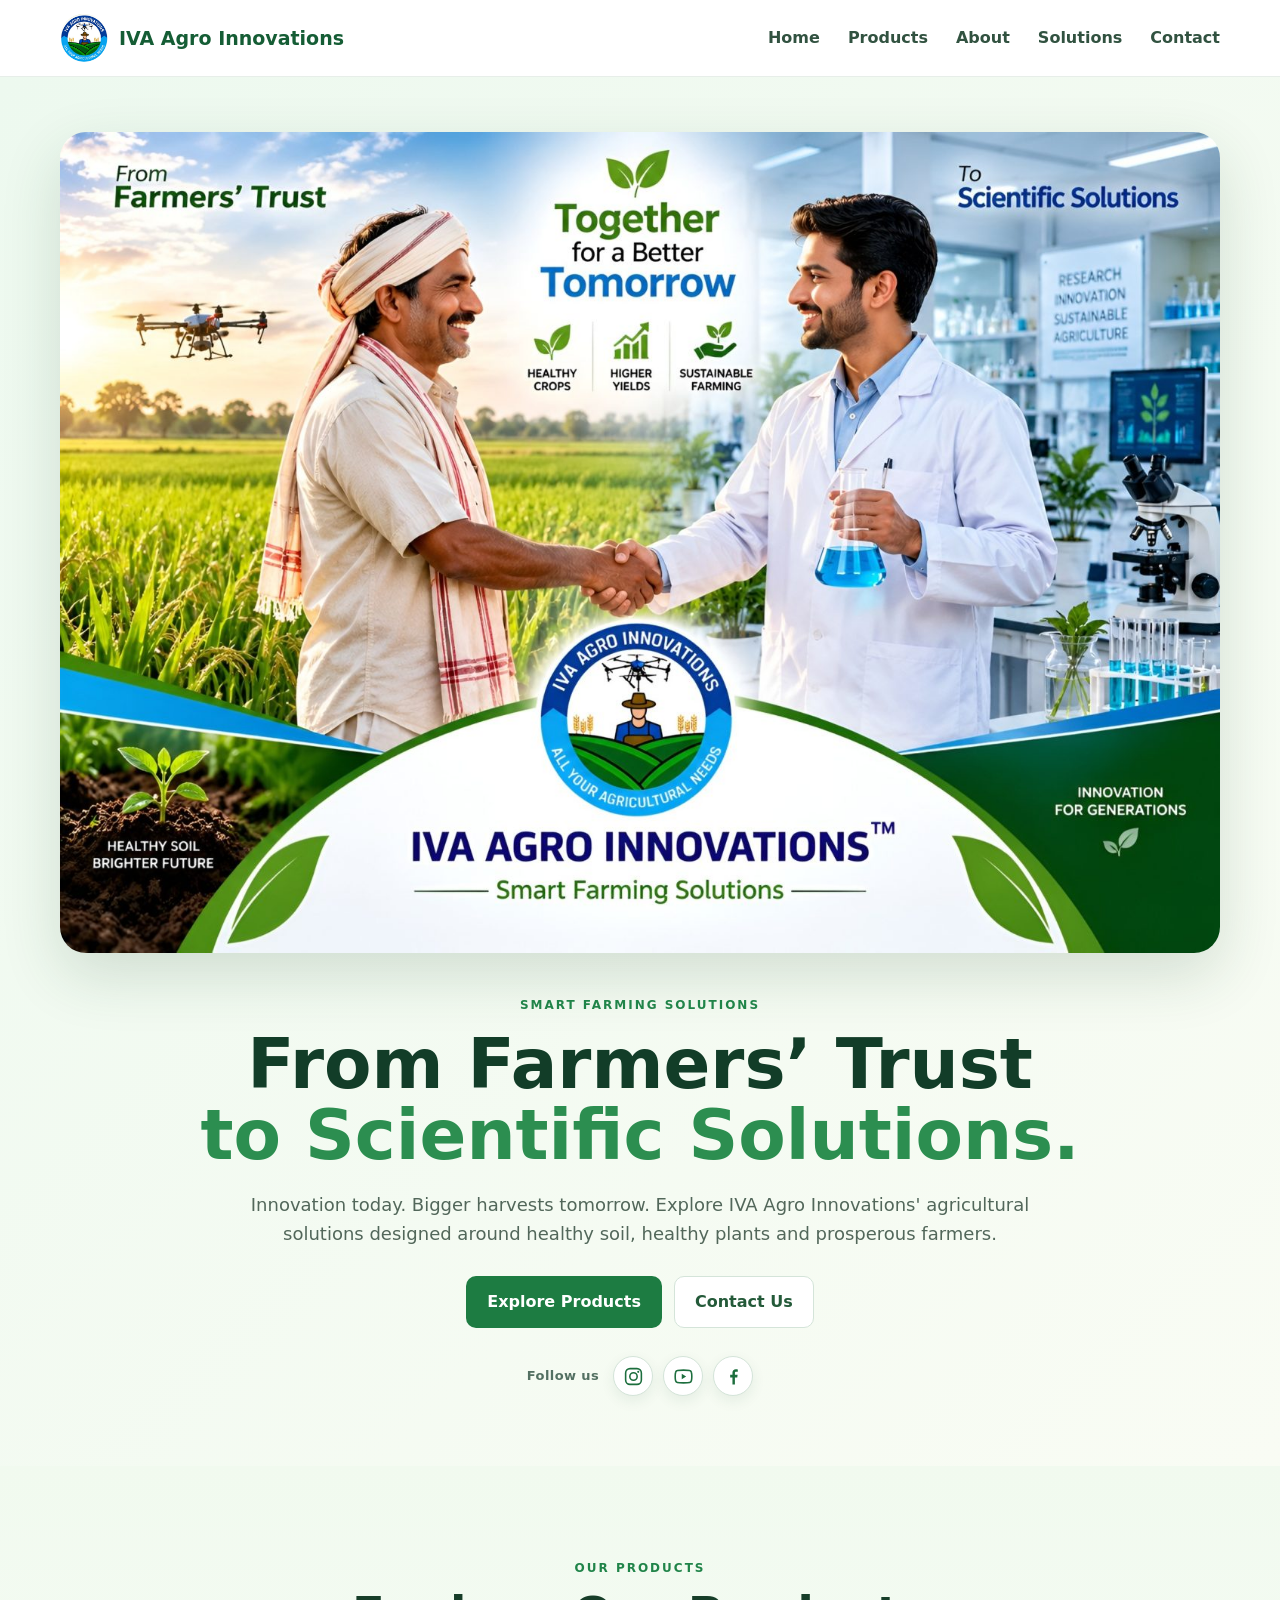
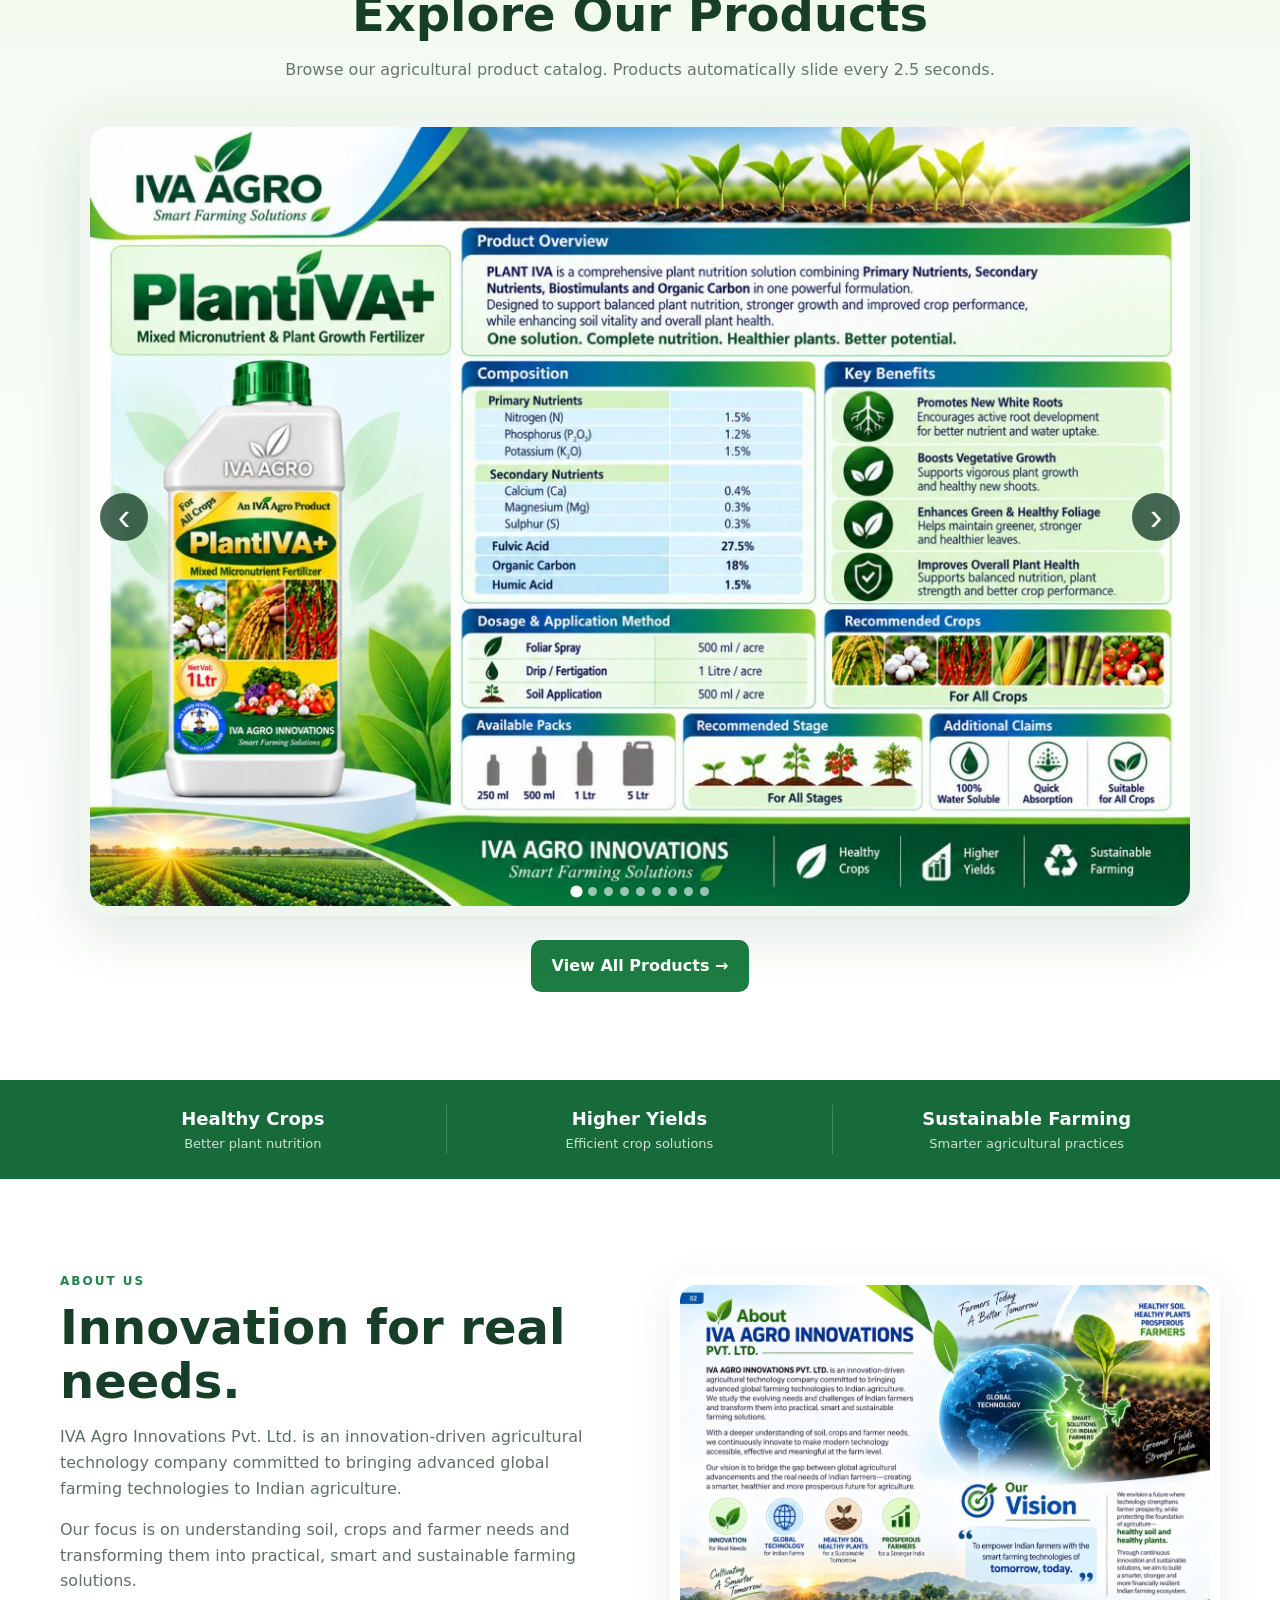
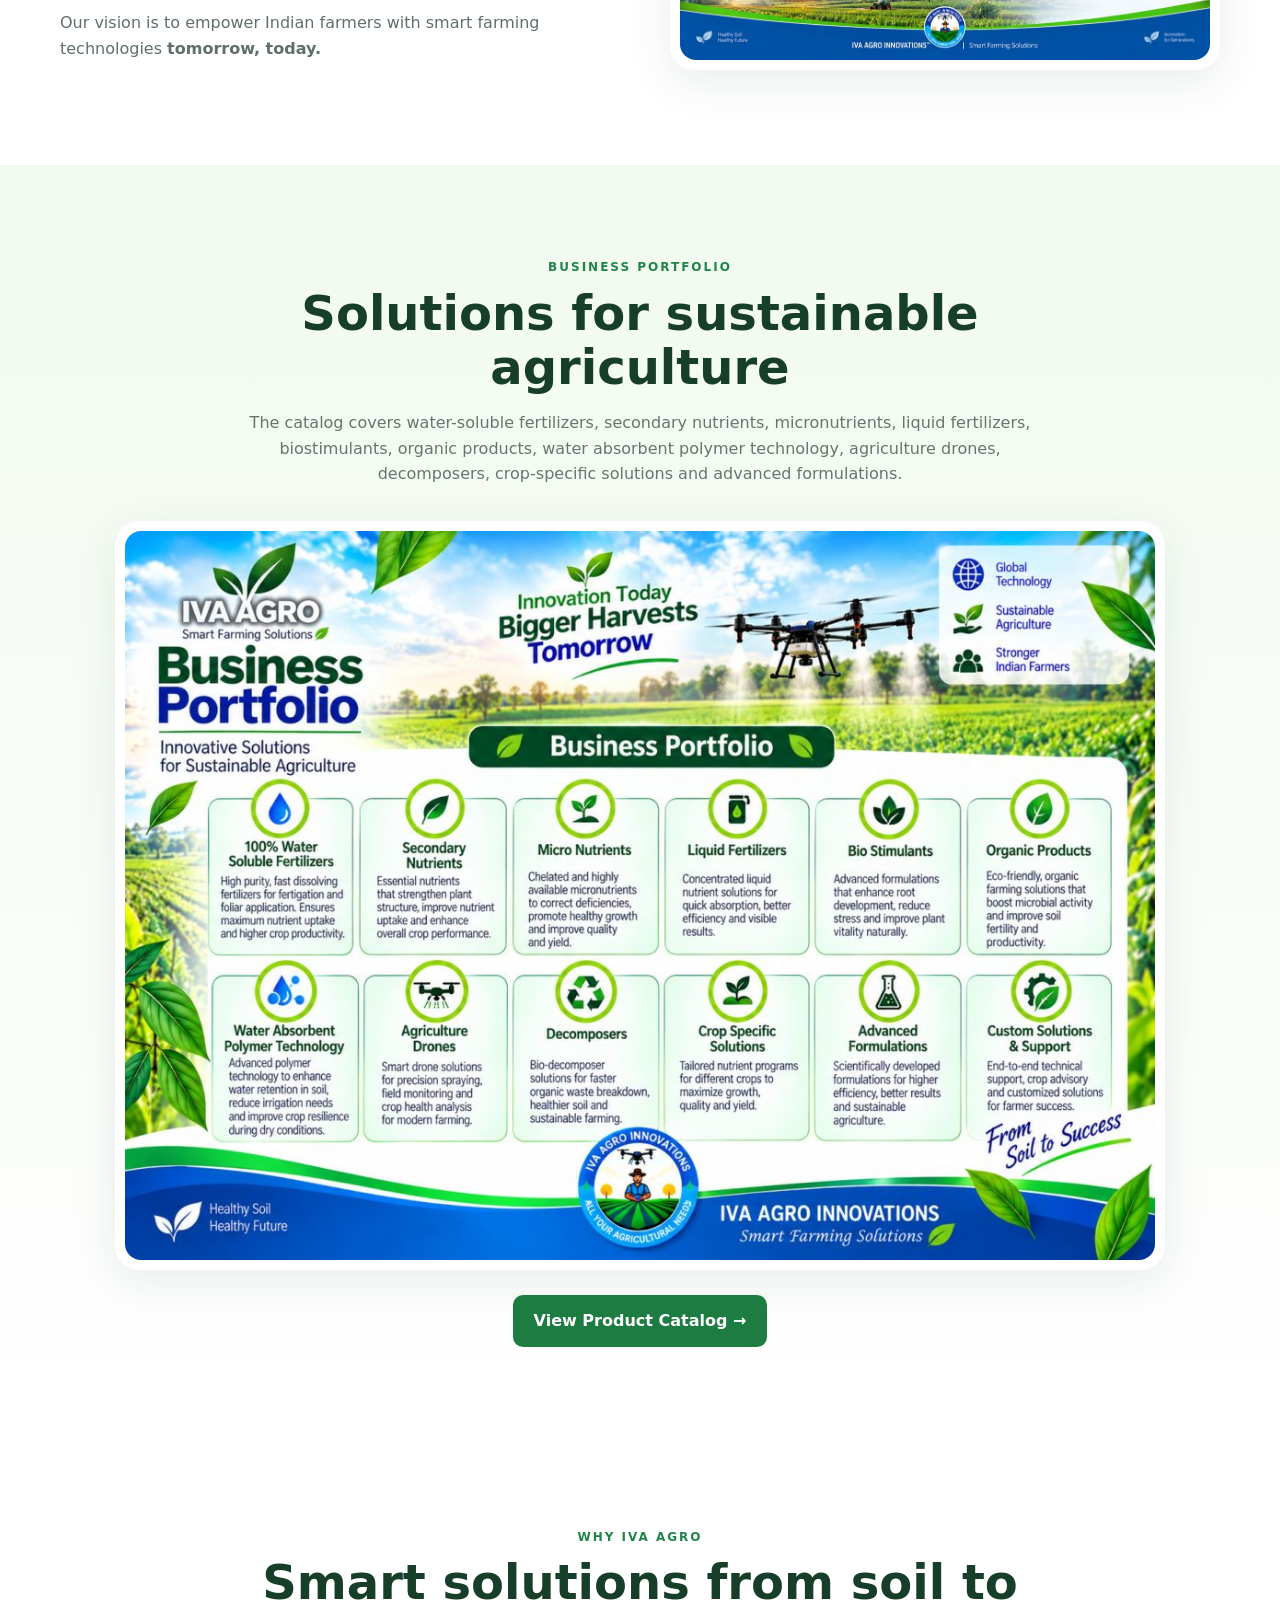
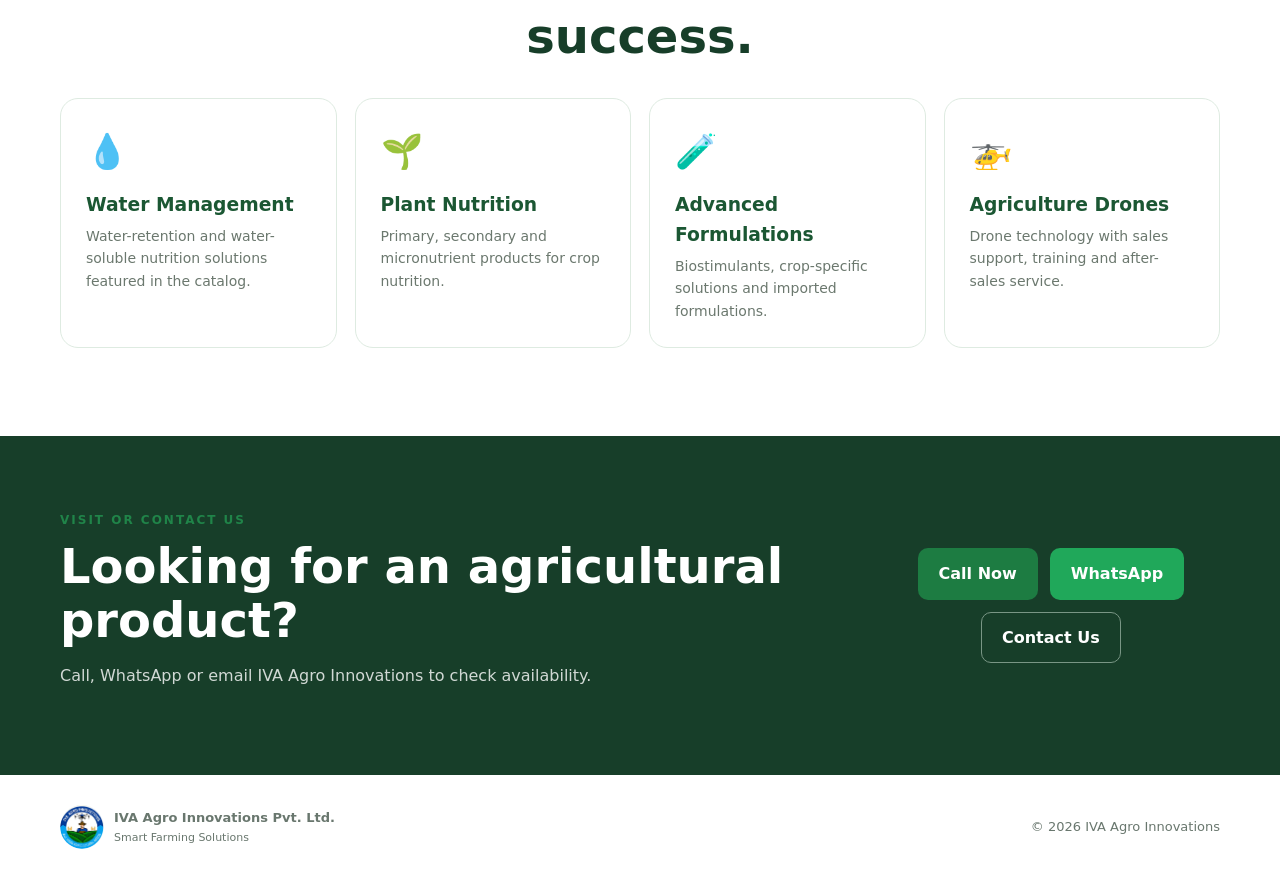
==== commit 8a3e54a8: "social media ico size changes" ====
--- a/index.html
+++ b/index.html
@@ -58,17 +58,19 @@
         <a class="btn primary" href="products.html">Explore Products</a>
         <a class="btn light" href="contact.html">Contact Us</a>
       </div>
-      <div class="hero-social" aria-label="Follow IVA Agro Innovations on social media">
-        <span>Follow us</span>
-        <a href="https://www.instagram.com/ivaagro.in?stkn=b2tiMzJ3dWk4N2ph" target="_blank" rel="noopener" aria-label="IVA Agro Innovations on Instagram" title="Instagram">
-          <svg viewBox="0 0 24 24" aria-hidden="true"><rect x="3" y="3" width="18" height="18" rx="5"></rect><circle cx="12" cy="12" r="4"></circle><circle cx="17.5" cy="6.5" r="1"></circle></svg>
-        </a>
-        <a href="https://www.youtube.com/@IvaAgro" target="_blank" rel="noopener" aria-label="IVA Agro Innovations on YouTube" title="YouTube">
-          <svg viewBox="0 0 24 24" aria-hidden="true"><path d="M21.6 7.2a2.8 2.8 0 0 0-2-2C17.8 4.7 12 4.7 12 4.7s-5.8 0-7.6.5a2.8 2.8 0 0 0-2 2C1.9 9 1.9 12 1.9 12s0 3 .5 4.8a2.8 2.8 0 0 0 2 2c1.8.5 7.6.5 7.6.5s5.8 0 7.6-.5a2.8 2.8 0 0 0 2-2c.5-1.8.5-4.8.5-4.8s0-3-.5-4.8Z"></path><path class="play" d="m10 15.3 5-3.3-5-3.3v6.6Z"></path></svg>
-        </a>
-        <a href="https://www.facebook.com/share/1DUyUmo6uY/" target="_blank" rel="noopener" aria-label="IVA Agro Innovations on Facebook" title="Facebook">
-          <svg viewBox="0 0 24 24" aria-hidden="true"><path d="M14 8h3V4.5h-3c-3.1 0-5 1.9-5 5.1V12H6v3.5h3V24h4v-8.5h3.2L17 12H13v-2.1C13 8.9 13.3 8 14 8Z"></path></svg>
-        </a>
+      <div class="hero-social" aria-label="IVA Agro Innovations social media">
+        <span class="social-label">Follow us</span>
+        <div class="social-icons">
+          <a class="social-icon instagram" href="https://www.instagram.com/ivaagro.in?stkn=b2tiMzJ3dWk4N2ph" target="_blank" rel="noopener" aria-label="Instagram">
+            <svg viewBox="0 0 24 24" aria-hidden="true"><rect x="3" y="3" width="18" height="18" rx="5"></rect><circle cx="12" cy="12" r="4.2"></circle><circle cx="17.4" cy="6.7" r="1.2" class="fill"></circle></svg>
+          </a>
+          <a class="social-icon youtube" href="https://www.youtube.com/@IvaAgro" target="_blank" rel="noopener" aria-label="YouTube">
+            <svg viewBox="0 0 24 24" aria-hidden="true"><path d="M21 7.2a2.8 2.8 0 0 0-2-2C17.3 4.7 12 4.7 12 4.7s-5.3 0-7 .5a2.8 2.8 0 0 0-2 2C2.5 8.9 2.5 12 2.5 12s0 3.1.5 4.8a2.8 2.8 0 0 0 2 2c1.7.5 7 .5 7 .5s5.3 0 7-.5a2.8 2.8 0 0 0 2-2c.5-1.7.5-4.8.5-4.8s0-3.1-.5-4.8Z"></path><path d="m10 15.2 5-3.2-5-3.2v6.4Z" class="youtube-play"></path></svg>
+          </a>
+          <a class="social-icon facebook" href="https://www.facebook.com/share/1DUyUmo6uY/" target="_blank" rel="noopener" aria-label="Facebook">
+            <svg viewBox="0 0 24 24" aria-hidden="true"><path d="M13.6 21v-8h2.7l.4-3h-3.1V8.1c0-.9.3-1.5 1.6-1.5h1.7V3.9c-.3 0-1.2-.1-2.3-.1-2.3 0-3.8 1.4-3.8 3.9V10H8.2v3h2.6v8h2.8Z"></path></svg>
+          </a>
+        </div>
       </div>
     </div>
   </div>
--- a/style.css
+++ b/style.css
@@ -1,2 +1,2 @@
-*{box-sizing:border-box}html{scroll-behavior:smooth}body{margin:0;font-family:Inter,system-ui,-apple-system,BlinkMacSystemFont,"Segoe UI",sans-serif;color:#183126;background:#fff;line-height:1.6}a{text-decoration:none;color:inherit}.container{width:min(1160px,92%);margin:auto}.site-header{position:sticky;top:0;z-index:30;background:rgba(255,255,255,.96);backdrop-filter:blur(12px);border-bottom:1px solid #e7eee9}.nav{height:76px;display:flex;align-items:center;justify-content:space-between}.brand{display:flex;align-items:center;gap:11px;font-weight:800;font-size:19px;color:#155d35}.brand img{width:48px;height:48px;object-fit:contain;border-radius:50%}.nav nav{display:flex;gap:28px;font-weight:650;color:#315240}.nav nav a:hover,.nav nav a.active{color:#178143}.menu-btn{display:none;border:0;background:none;font-size:28px}.hero{position:relative;overflow:hidden;background:linear-gradient(135deg,#edf9ef,#f9fcf4)}.hero-content{min-height:auto;display:flex;flex-direction:column;align-items:stretch;gap:38px;position:relative;padding:55px 0 70px}.eyebrow{font-size:12px;letter-spacing:2px;font-weight:850;color:#208449}.hero h1{font-size:clamp(42px,5.4vw,70px);line-height:1.03;margin:12px 0 20px;color:#123d28}.hero h1 span{color:#2c8e50}.hero-copy{order:2;max-width:900px;margin:0 auto;text-align:center}.hero-copy>p{font-size:18px;max-width:780px;margin-left:auto;margin-right:auto;color:#52675a}.hero-visual-large{width:100%;padding:0!important;order:1}.hero-visual-large img{display:block;width:100%;max-height:none;object-fit:cover;object-position:center;border-radius:26px;box-shadow:0 22px 60px rgba(28,77,45,.16)}.hero-actions,.cta-actions{display:flex;justify-content:center;gap:12px;flex-wrap:wrap;margin:28px 0}.btn{display:inline-flex;align-items:center;justify-content:center;padding:12px 20px;border-radius:10px;font-weight:800;border:1px solid transparent;cursor:pointer}.btn.primary{background:#1d7c42;color:#fff}.btn.primary:hover{background:#155e31}.btn.light{background:#fff;border-color:#d4e4d9;color:#245a39}.btn.outline{background:transparent;border-color:#bcd2c3;color:#245a39}.btn.whatsapp{background:#20a85a;color:#fff}.quick-contact{display:flex;gap:20px;flex-wrap:wrap;font-size:14px;font-weight:700;color:#41604e}.hero-social{display:flex;align-items:center;justify-content:center;gap:12px;margin:4px 0 4px}.hero-social>span{font-size:14px;font-weight:800;color:#41604e;margin-right:4px}.hero-social a{width:42px;height:42px;border-radius:50%;display:inline-flex;align-items:center;justify-content:center;background:#fff;border:1px solid #cfe0d3;color:#176b3a;box-shadow:0 6px 18px rgba(24,65,40,.08);transition:transform .2s ease,background .2s ease,color .2s ease}.hero-social a:hover{transform:translateY(-3px);background:#1d7c42;color:#fff}.hero-social svg{width:21px;height:21px;fill:none;stroke:currentColor;stroke-width:1.8;stroke-linecap:round;stroke-linejoin:round}.hero-social a:nth-of-type(2) svg{stroke-width:0;fill:currentColor}.hero-social a:nth-of-type(2) .play{fill:#fff}.hero-social a:nth-of-type(3) svg{fill:currentColor;stroke:none}.hero-social a:nth-of-type(3) svg path{fill:currentColor}.hero-visual{padding:18px}.hero-visual img{display:block;width:100%;border-radius:26px;box-shadow:0 22px 60px rgba(28,77,45,.16)}.trust-strip{background:#176b3a;color:#fff}.trust-grid{display:grid;grid-template-columns:repeat(3,1fr);padding:25px 0}.trust-grid div{text-align:center;border-right:1px solid rgba(255,255,255,.2)}.trust-grid div:last-child{border:0}.trust-grid b,.trust-grid span{display:block}.trust-grid b{font-size:18px}.trust-grid span{font-size:13px;opacity:.8}.section{padding:88px 0}.products-preview{padding-top:52px}.soft{background:#f5f9f3}.green-section{background:linear-gradient(180deg,#f1faef,#fff)}.split{display:grid;grid-template-columns:1fr 1fr;gap:60px;align-items:center}.split h2,.section-heading h2,.cta h2,.contact-card h2,.map-card h2{font-size:clamp(30px,4vw,48px);line-height:1.12;margin:8px 0 15px;color:#173e29}.split p{color:#607066}.section-heading{text-align:center;max-width:820px;margin:0 auto 34px}.section-heading p{color:#66766c}.catalog-frame{background:#fff;padding:10px;border-radius:24px;box-shadow:0 12px 45px rgba(25,70,40,.09);overflow:hidden}.catalog-frame img{display:block;width:100%;border-radius:16px}.catalog-frame.large{max-width:1050px;margin:0 auto 25px}.center{text-align:center}.feature-grid{display:grid;grid-template-columns:repeat(4,1fr);gap:18px}.feature-grid article{border:1px solid #deebe1;border-radius:18px;padding:25px;background:#fff}.feature-grid article>div{font-size:34px}.feature-grid h3{margin:12px 0 5px;color:#1b5733}.feature-grid p{margin:0;color:#6b786e;font-size:14px}.cta{background:#173e29;color:#fff;padding:70px 0}.cta-inner{display:flex;align-items:center;justify-content:space-between;gap:30px}.cta h2{color:#fff}.cta p{opacity:.8}.cta .outline{color:#fff;border-color:#799685}.page-banner{padding:90px 0 75px;background:linear-gradient(135deg,#edf9ef,#f7f9ee)}.page-banner h1{font-size:clamp(40px,5vw,62px);line-height:1.05;margin:10px 0;color:#143d28}.page-banner p{color:#607066;font-size:17px}.products-section{padding-top:55px}.catalog-slider{position:relative;overflow:hidden;border-radius:24px;background:#f1f5f0;box-shadow:0 16px 55px rgba(20,65,35,.12)}.slides{display:flex;transition:transform .65s ease}.slide{min-width:100%;padding:10px}.slide img{display:block;width:100%;border-radius:18px}.slider-btn{position:absolute;top:50%;transform:translateY(-50%);width:48px;height:48px;border:0;border-radius:50%;background:rgba(23,62,41,.78);color:#fff;font-size:38px;line-height:1;cursor:pointer}.slider-btn.prev{left:20px}.slider-btn.next{right:20px}.dots{position:absolute;bottom:20px;left:0;right:0;display:flex;justify-content:center;gap:7px}.dots button{width:9px;height:9px;border:0;border-radius:50%;padding:0;background:#fff;opacity:.6;cursor:pointer}.dots button.active{opacity:1;transform:scale(1.35)}.product-info-grid{display:grid;grid-template-columns:repeat(4,1fr);gap:17px;margin-top:35px}.product-info-grid article{padding:22px;border:1px solid #dfebe2;border-radius:16px;background:#fff}.product-info-grid h3{margin:0 0 7px;color:#1b5733}.product-info-grid p{font-size:14px;color:#66746a;margin:0}.contact-grid{display:grid;grid-template-columns:1fr 1fr;gap:25px}.contact-card,.map-card{border:1px solid #dfeae2;border-radius:24px;background:#fff;padding:28px;box-shadow:0 10px 35px rgba(25,70,40,.07)}.contact-card>img{width:100%;max-height:270px;object-fit:cover;border-radius:17px;margin-bottom:20px}.contact-card h2,.map-card h2{font-size:30px}.contact-card>p{color:#6a786e}.contact-list{display:grid;gap:11px;margin-top:22px}.contact-list a{display:flex;gap:14px;align-items:center;padding:14px;border:1px solid #e1ece4;border-radius:13px}.contact-list a:hover{background:#f5faf5}.contact-list span{font-size:24px;color:#1c8146}.contact-list small,.contact-list strong{display:block}.contact-list small{color:#748078}.contact-list strong{color:#245b39}.map-card{min-height:100%;display:flex;flex-direction:column;justify-content:center;background:repeating-linear-gradient(45deg,#edf5ed,#edf5ed 14px,#e8f1e8 14px,#e8f1e8 28px)}.map-top{display:flex;gap:18px;align-items:center}.map-top h2{margin-bottom:4px}.map-top p{margin:0;color:#66746a}.pin{font-size:64px;color:#c65d3c}.maps-btn{align-self:flex-start;margin-top:25px}.map-note{margin-top:22px;background:#fff8dd;border:1px solid #eedf9e;border-radius:12px;padding:14px;color:#655924;font-size:14px}.social-row{display:flex;gap:10px;flex-wrap:wrap;margin-top:22px}.social{padding:11px 15px;border-radius:10px;background:#fff;border:1px solid #dbe8de;font-weight:700}.disabled{color:#7b857d}.footer{min-height:105px;display:flex;align-items:center;justify-content:space-between;gap:20px;font-size:13px;color:#69776e}.footer-brand{display:flex;align-items:center;gap:10px}.footer-brand img{width:44px;height:44px;object-fit:contain;border-radius:50%}.footer-brand strong,.footer-brand span{display:block}.footer-brand span{font-size:11px}@media(max-width:950px){.hero-content,.split,.contact-grid{grid-template-columns:1fr}.hero-content{padding:70px 0}.hero-visual{max-width:720px;margin:auto}.feature-grid{grid-template-columns:repeat(2,1fr)}.product-info-grid{grid-template-columns:repeat(2,1fr)}.cta-inner{display:block}.cta-actions{margin-top:25px}}@media(max-width:650px){.nav nav{display:none;position:absolute;top:76px;left:0;right:0;background:#fff;padding:18px 4%;border-bottom:1px solid #e7eee9}.nav nav.open{display:flex;flex-direction:column;gap:12px}.menu-btn{display:block}.hero h1{font-size:46px}.trust-grid{grid-template-columns:1fr}.trust-grid div{border-right:0;border-bottom:1px solid rgba(255,255,255,.2);padding:10px}.feature-grid,.product-info-grid{grid-template-columns:1fr}.section{padding:65px 0}.slider-btn{width:40px;height:40px;font-size:30px}.slider-btn.prev{left:10px}.slider-btn.next{right:10px}.footer{display:block}.footer-brand{margin-bottom:12px}}
+*{box-sizing:border-box}html{scroll-behavior:smooth}body{margin:0;font-family:Inter,system-ui,-apple-system,BlinkMacSystemFont,"Segoe UI",sans-serif;color:#183126;background:#fff;line-height:1.6}a{text-decoration:none;color:inherit}.container{width:min(1160px,92%);margin:auto}.site-header{position:sticky;top:0;z-index:30;background:rgba(255,255,255,.96);backdrop-filter:blur(12px);border-bottom:1px solid #e7eee9}.nav{height:76px;display:flex;align-items:center;justify-content:space-between}.brand{display:flex;align-items:center;gap:11px;font-weight:800;font-size:19px;color:#155d35}.brand img{width:48px;height:48px;object-fit:contain;border-radius:50%}.nav nav{display:flex;gap:28px;font-weight:650;color:#315240}.nav nav a:hover,.nav nav a.active{color:#178143}.menu-btn{display:none;border:0;background:none;font-size:28px}.hero{position:relative;overflow:hidden;background:linear-gradient(135deg,#edf9ef,#f9fcf4)}.hero-content{min-height:auto;display:flex;flex-direction:column;align-items:stretch;gap:38px;position:relative;padding:55px 0 70px}.eyebrow{font-size:12px;letter-spacing:2px;font-weight:850;color:#208449}.hero h1{font-size:clamp(42px,5.4vw,70px);line-height:1.03;margin:12px 0 20px;color:#123d28}.hero h1 span{color:#2c8e50}.hero-copy{order:2;max-width:900px;margin:0 auto;text-align:center}.hero-copy>p{font-size:18px;max-width:780px;margin-left:auto;margin-right:auto;color:#52675a}.hero-visual-large{width:100%;padding:0!important;order:1}.hero-visual-large img{display:block;width:100%;max-height:none;object-fit:cover;object-position:center;border-radius:26px;box-shadow:0 22px 60px rgba(28,77,45,.16)}.hero-actions,.cta-actions{display:flex;justify-content:center;gap:12px;flex-wrap:wrap;margin:28px 0}.btn{display:inline-flex;align-items:center;justify-content:center;padding:12px 20px;border-radius:10px;font-weight:800;border:1px solid transparent;cursor:pointer}.btn.primary{background:#1d7c42;color:#fff}.btn.primary:hover{background:#155e31}.btn.light{background:#fff;border-color:#d4e4d9;color:#245a39}.btn.outline{background:transparent;border-color:#bcd2c3;color:#245a39}.btn.whatsapp{background:#20a85a;color:#fff}.hero-social{display:flex;align-items:center;justify-content:center;gap:14px;margin-top:4px}.social-label{font-size:13px;font-weight:800;letter-spacing:.4px;color:#537062}.social-icons{display:flex;align-items:center;gap:10px}.social-icon{width:40px;height:40px;min-width:40px;display:inline-flex;align-items:center;justify-content:center;border-radius:50%;background:#fff;border:1px solid #d4e4d9;box-shadow:0 5px 14px rgba(28,77,45,.08);transition:transform .2s ease,box-shadow .2s ease,background .2s ease}.social-icon:hover{transform:translateY(-2px);box-shadow:0 8px 20px rgba(28,77,45,.14);background:#f5faf5}.social-icon svg{width:21px;height:21px;display:block;fill:none;stroke:#1c6e3d;stroke-width:1.8;stroke-linecap:round;stroke-linejoin:round}.social-icon .fill{fill:#1c6e3d;stroke:none}.social-icon.youtube svg{stroke:#1c6e3d}.social-icon.youtube svg path:first-child{fill:none}.social-icon.youtube .youtube-play{fill:#1c6e3d;stroke:none}.social-icon.facebook svg{fill:#1c6e3d;stroke:none}.quick-contact{display:flex;gap:20px;flex-wrap:wrap;font-size:14px;font-weight:700;color:#41604e}.hero-visual{padding:18px}.hero-visual img{display:block;width:100%;border-radius:26px;box-shadow:0 22px 60px rgba(28,77,45,.16)}.trust-strip{background:#176b3a;color:#fff}.trust-grid{display:grid;grid-template-columns:repeat(3,1fr);padding:25px 0}.trust-grid div{text-align:center;border-right:1px solid rgba(255,255,255,.2)}.trust-grid div:last-child{border:0}.trust-grid b,.trust-grid span{display:block}.trust-grid b{font-size:18px}.trust-grid span{font-size:13px;opacity:.8}.section{padding:88px 0}.soft{background:#f5f9f3}.green-section{background:linear-gradient(180deg,#f1faef,#fff)}.split{display:grid;grid-template-columns:1fr 1fr;gap:60px;align-items:center}.split h2,.section-heading h2,.cta h2,.contact-card h2,.map-card h2{font-size:clamp(30px,4vw,48px);line-height:1.12;margin:8px 0 15px;color:#173e29}.split p{color:#607066}.section-heading{text-align:center;max-width:820px;margin:0 auto 34px}.section-heading p{color:#66766c}.catalog-frame{background:#fff;padding:10px;border-radius:24px;box-shadow:0 12px 45px rgba(25,70,40,.09);overflow:hidden}.catalog-frame img{display:block;width:100%;border-radius:16px}.catalog-frame.large{max-width:1050px;margin:0 auto 25px}.center{text-align:center}.feature-grid{display:grid;grid-template-columns:repeat(4,1fr);gap:18px}.feature-grid article{border:1px solid #deebe1;border-radius:18px;padding:25px;background:#fff}.feature-grid article>div{font-size:34px}.feature-grid h3{margin:12px 0 5px;color:#1b5733}.feature-grid p{margin:0;color:#6b786e;font-size:14px}.cta{background:#173e29;color:#fff;padding:70px 0}.cta-inner{display:flex;align-items:center;justify-content:space-between;gap:30px}.cta h2{color:#fff}.cta p{opacity:.8}.cta .outline{color:#fff;border-color:#799685}.page-banner{padding:90px 0 75px;background:linear-gradient(135deg,#edf9ef,#f7f9ee)}.page-banner h1{font-size:clamp(40px,5vw,62px);line-height:1.05;margin:10px 0;color:#143d28}.page-banner p{color:#607066;font-size:17px}.products-section{padding-top:55px}.catalog-slider{position:relative;overflow:hidden;border-radius:24px;background:#f1f5f0;box-shadow:0 16px 55px rgba(20,65,35,.12)}.slides{display:flex;transition:transform .65s ease}.slide{min-width:100%;padding:10px}.slide img{display:block;width:100%;border-radius:18px}.slider-btn{position:absolute;top:50%;transform:translateY(-50%);width:48px;height:48px;border:0;border-radius:50%;background:rgba(23,62,41,.78);color:#fff;font-size:38px;line-height:1;cursor:pointer}.slider-btn.prev{left:20px}.slider-btn.next{right:20px}.dots{position:absolute;bottom:20px;left:0;right:0;display:flex;justify-content:center;gap:7px}.dots button{width:9px;height:9px;border:0;border-radius:50%;padding:0;background:#fff;opacity:.6;cursor:pointer}.dots button.active{opacity:1;transform:scale(1.35)}.product-info-grid{display:grid;grid-template-columns:repeat(4,1fr);gap:17px;margin-top:35px}.product-info-grid article{padding:22px;border:1px solid #dfebe2;border-radius:16px;background:#fff}.product-info-grid h3{margin:0 0 7px;color:#1b5733}.product-info-grid p{font-size:14px;color:#66746a;margin:0}.contact-grid{display:grid;grid-template-columns:1fr 1fr;gap:25px}.contact-card,.map-card{border:1px solid #dfeae2;border-radius:24px;background:#fff;padding:28px;box-shadow:0 10px 35px rgba(25,70,40,.07)}.contact-card>img{width:100%;max-height:270px;object-fit:cover;border-radius:17px;margin-bottom:20px}.contact-card h2,.map-card h2{font-size:30px}.contact-card>p{color:#6a786e}.contact-list{display:grid;gap:11px;margin-top:22px}.contact-list a{display:flex;gap:14px;align-items:center;padding:14px;border:1px solid #e1ece4;border-radius:13px}.contact-list a:hover{background:#f5faf5}.contact-list span{font-size:24px;color:#1c8146}.contact-list small,.contact-list strong{display:block}.contact-list small{color:#748078}.contact-list strong{color:#245b39}.map-card{min-height:100%;display:flex;flex-direction:column;justify-content:center;background:repeating-linear-gradient(45deg,#edf5ed,#edf5ed 14px,#e8f1e8 14px,#e8f1e8 28px)}.map-top{display:flex;gap:18px;align-items:center}.map-top h2{margin-bottom:4px}.map-top p{margin:0;color:#66746a}.pin{font-size:64px;color:#c65d3c}.maps-btn{align-self:flex-start;margin-top:25px}.map-note{margin-top:22px;background:#fff8dd;border:1px solid #eedf9e;border-radius:12px;padding:14px;color:#655924;font-size:14px}.social-row{display:flex;gap:10px;flex-wrap:wrap;margin-top:22px}.social{padding:11px 15px;border-radius:10px;background:#fff;border:1px solid #dbe8de;font-weight:700}.disabled{color:#7b857d}.footer{min-height:105px;display:flex;align-items:center;justify-content:space-between;gap:20px;font-size:13px;color:#69776e}.footer-brand{display:flex;align-items:center;gap:10px}.footer-brand img{width:44px;height:44px;object-fit:contain;border-radius:50%}.footer-brand strong,.footer-brand span{display:block}.footer-brand span{font-size:11px}@media(max-width:950px){.hero-content,.split,.contact-grid{grid-template-columns:1fr}.hero-content{padding:70px 0}.hero-visual{max-width:720px;margin:auto}.feature-grid{grid-template-columns:repeat(2,1fr)}.product-info-grid{grid-template-columns:repeat(2,1fr)}.cta-inner{display:block}.cta-actions{margin-top:25px}}@media(max-width:650px){.nav nav{display:none;position:absolute;top:76px;left:0;right:0;background:#fff;padding:18px 4%;border-bottom:1px solid #e7eee9}.nav nav.open{display:flex;flex-direction:column;gap:12px}.menu-btn{display:block}.hero h1{font-size:46px}.hero-social{width:100%;gap:10px;margin-top:2px}.social-label{font-size:12px}.social-icons{gap:8px}.social-icon{width:40px;height:40px;min-width:40px}.social-icon svg{width:20px;height:20px}.trust-grid{grid-template-columns:1fr}.trust-grid div{border-right:0;border-bottom:1px solid rgba(255,255,255,.2);padding:10px}.feature-grid,.product-info-grid{grid-template-columns:1fr}.section{padding:65px 0}.slider-btn{width:40px;height:40px;font-size:30px}.slider-btn.prev{left:10px}.slider-btn.next{right:10px}.footer{display:block}.footer-brand{margin-bottom:12px}}
 .home-product-link{margin-top:24px}.home-products .catalog-slider{max-width:1120px;margin:auto}
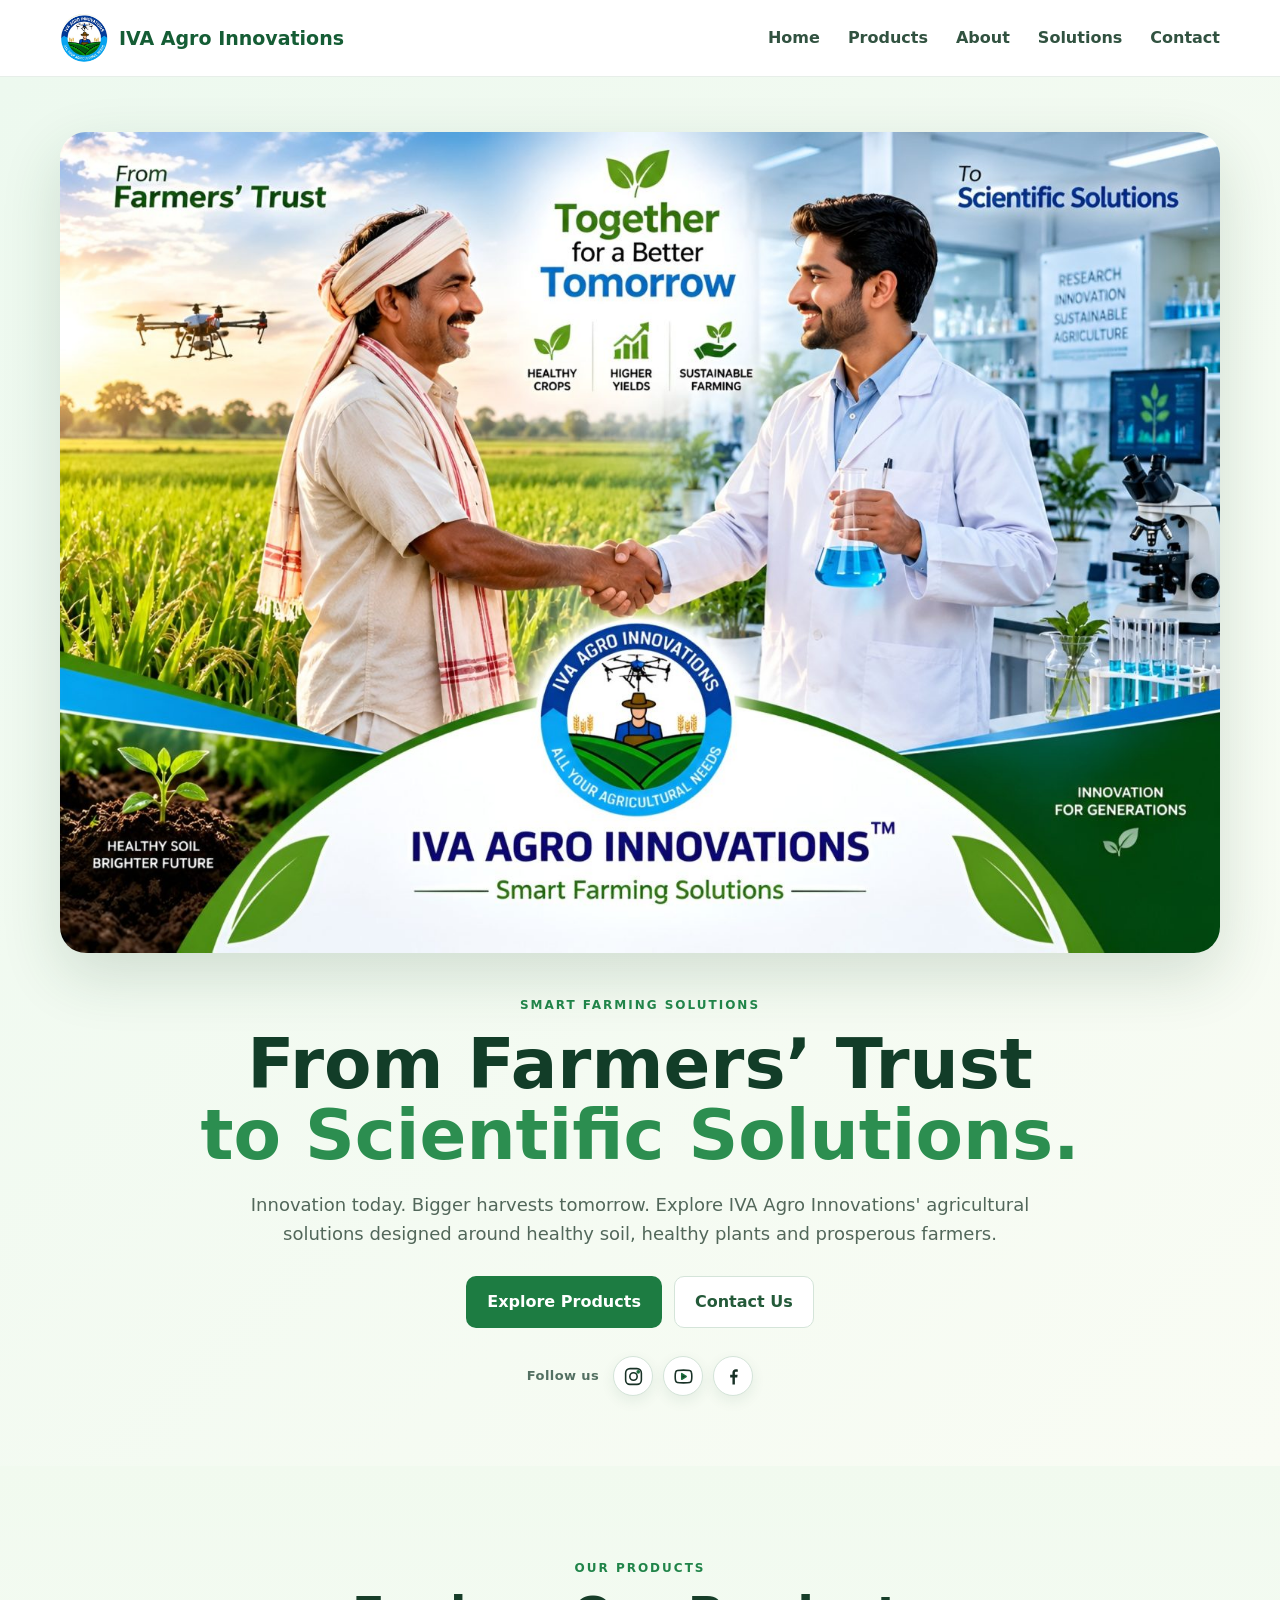
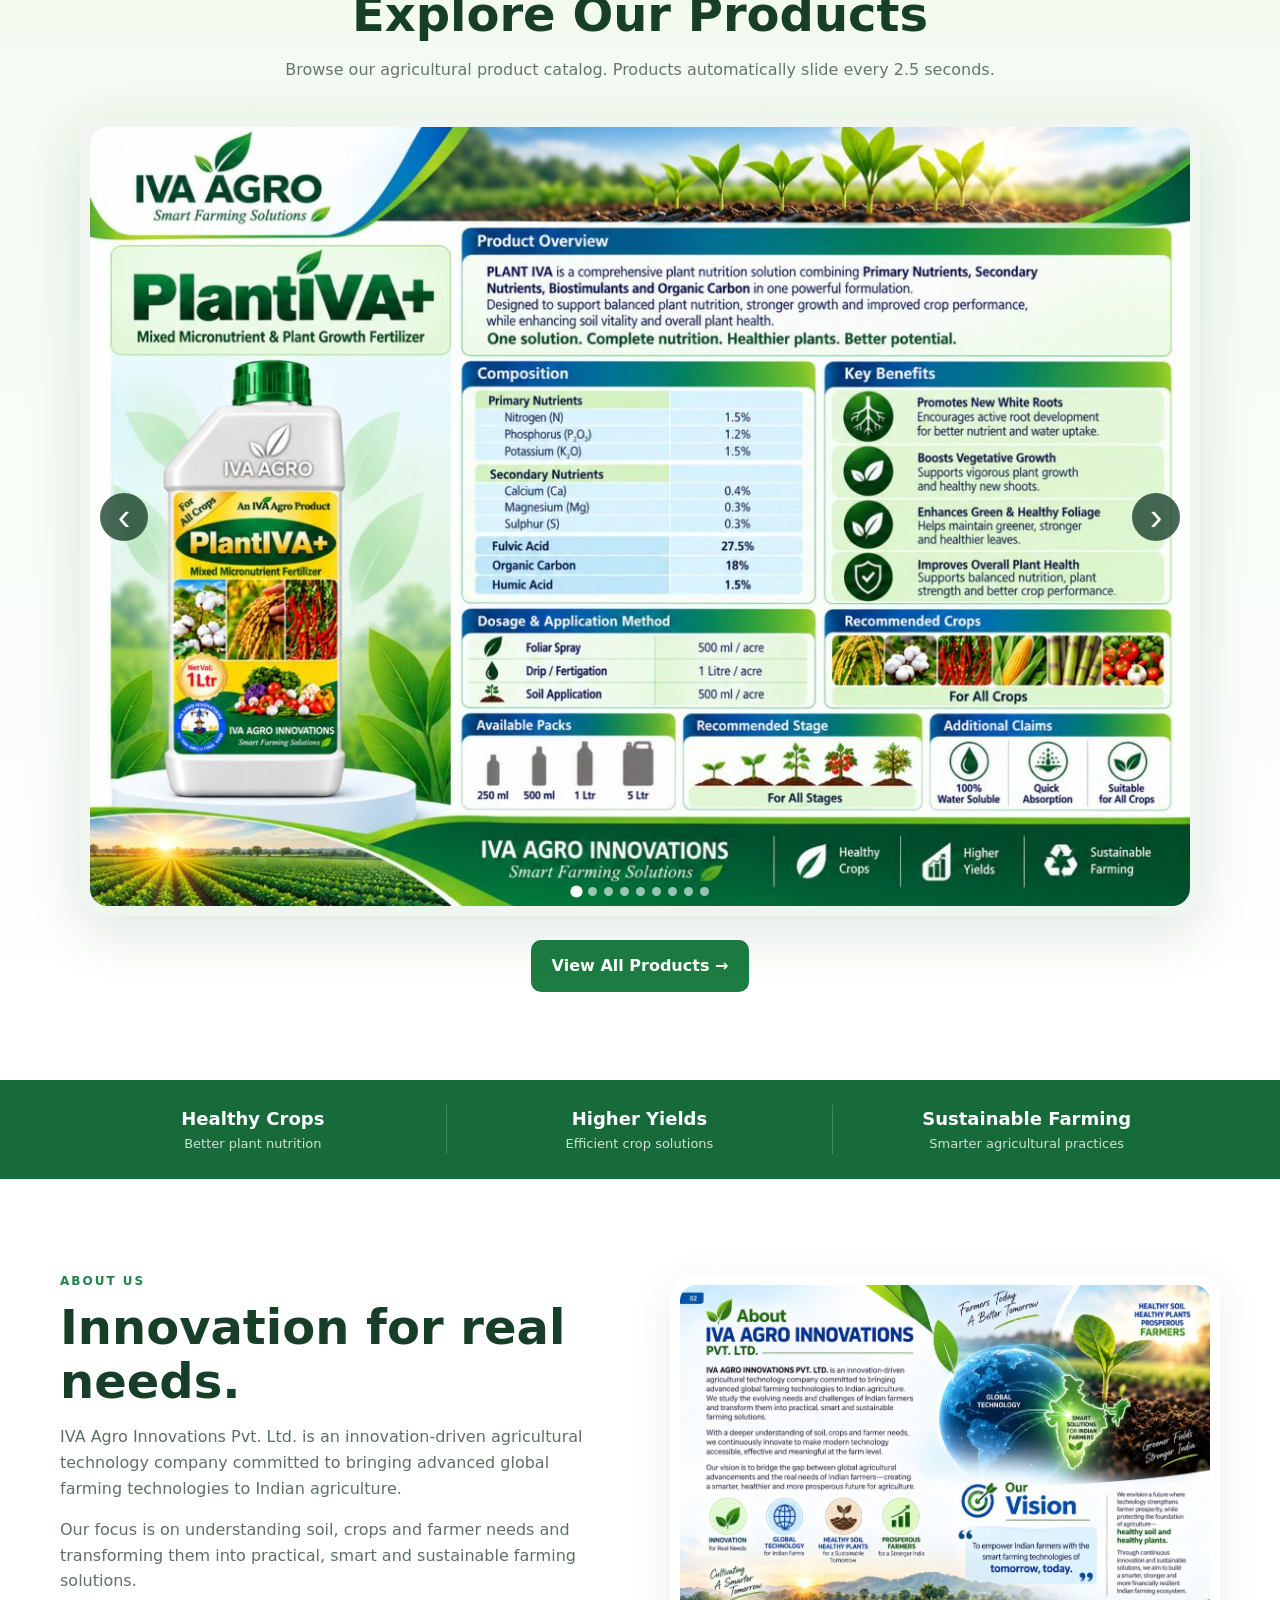
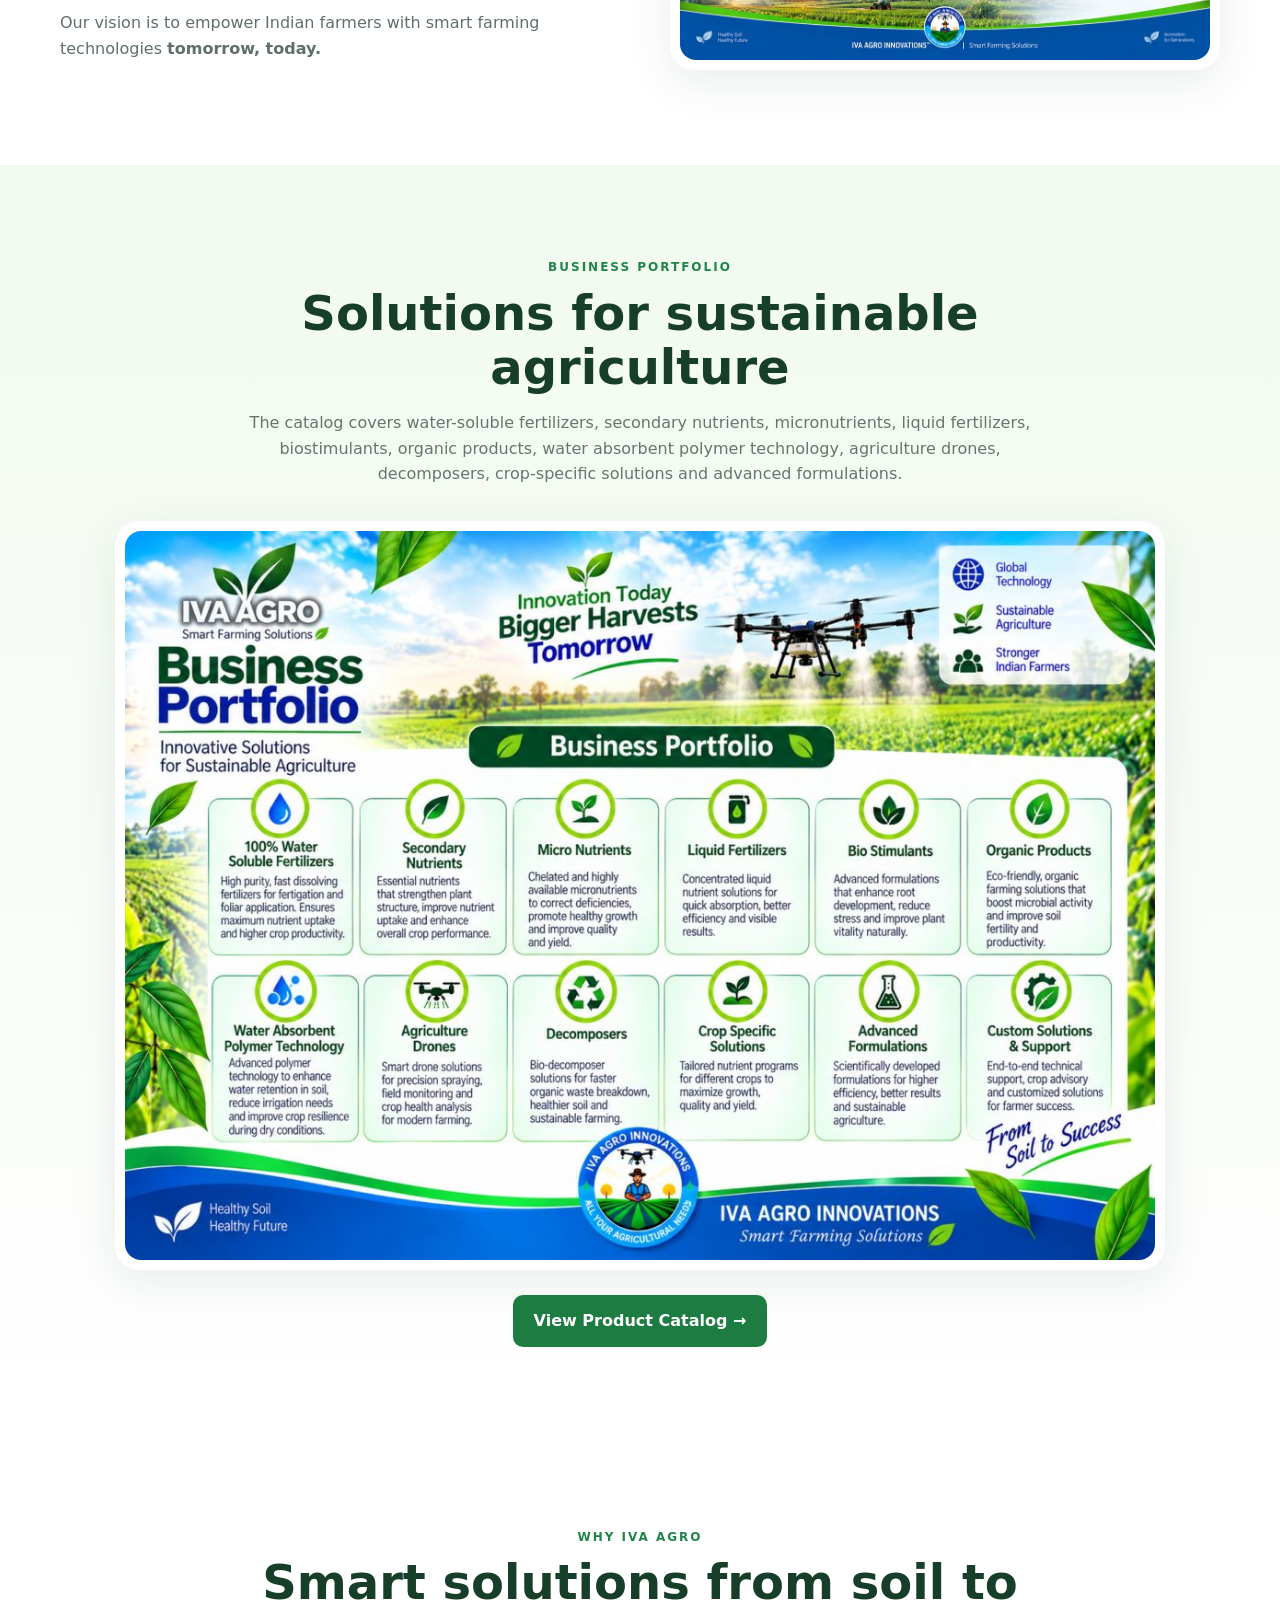
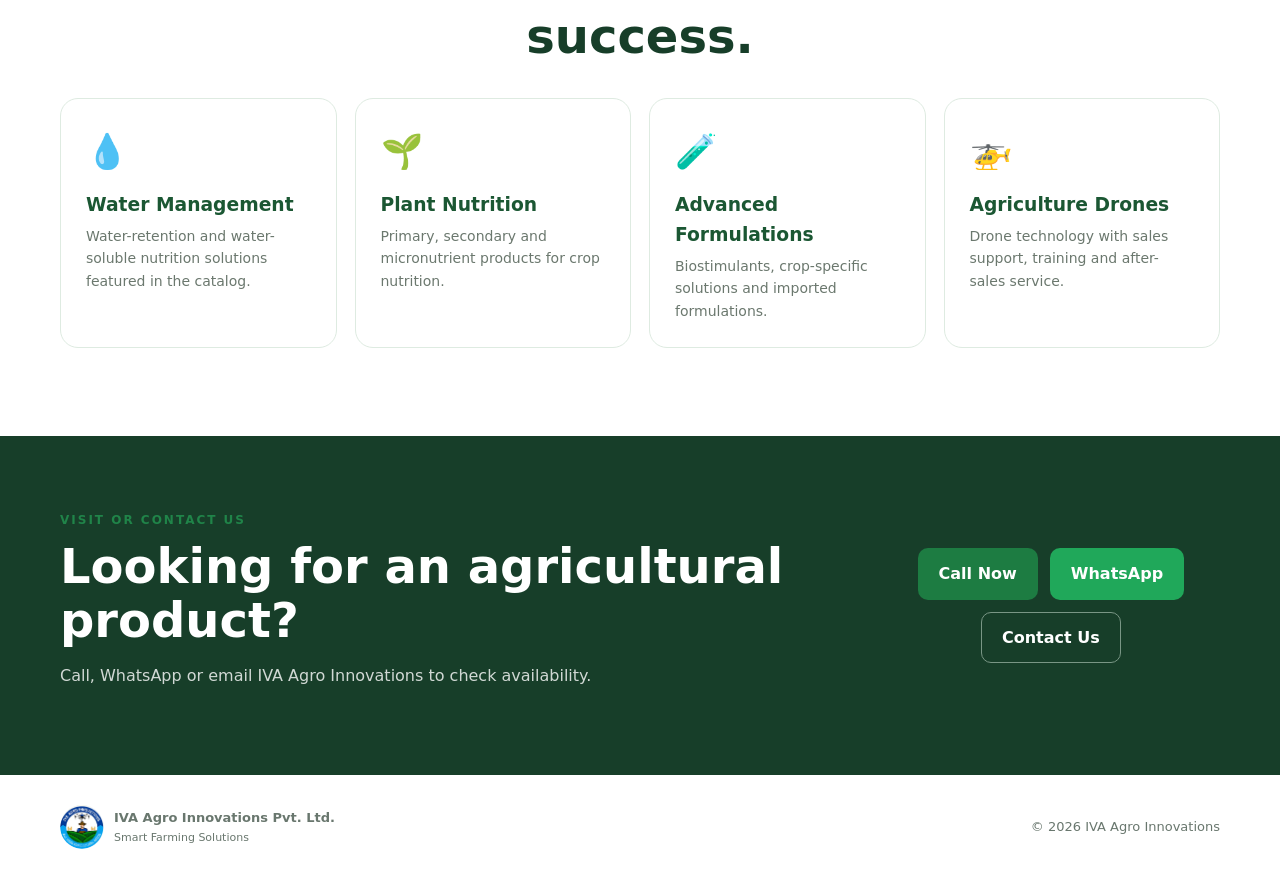
==== commit 1a368eb4: "social media icons changes" ====
--- a/index.html
+++ b/index.html
@@ -61,16 +61,43 @@
       <div class="hero-social" aria-label="IVA Agro Innovations social media">
         <span class="social-label">Follow us</span>
         <div class="social-icons">
-          <a class="social-icon instagram" href="https://www.instagram.com/ivaagro.in?stkn=b2tiMzJ3dWk4N2ph" target="_blank" rel="noopener" aria-label="Instagram">
-            <svg viewBox="0 0 24 24" aria-hidden="true"><rect x="3" y="3" width="18" height="18" rx="5"></rect><circle cx="12" cy="12" r="4.2"></circle><circle cx="17.4" cy="6.7" r="1.2" class="fill"></circle></svg>
-          </a>
-          <a class="social-icon youtube" href="https://www.youtube.com/@IvaAgro" target="_blank" rel="noopener" aria-label="YouTube">
-            <svg viewBox="0 0 24 24" aria-hidden="true"><path d="M21 7.2a2.8 2.8 0 0 0-2-2C17.3 4.7 12 4.7 12 4.7s-5.3 0-7 .5a2.8 2.8 0 0 0-2 2C2.5 8.9 2.5 12 2.5 12s0 3.1.5 4.8a2.8 2.8 0 0 0 2 2c1.7.5 7 .5 7 .5s5.3 0 7-.5a2.8 2.8 0 0 0 2-2c.5-1.7.5-4.8.5-4.8s0-3.1-.5-4.8Z"></path><path d="m10 15.2 5-3.2-5-3.2v6.4Z" class="youtube-play"></path></svg>
-          </a>
-          <a class="social-icon facebook" href="https://www.facebook.com/share/1DUyUmo6uY/" target="_blank" rel="noopener" aria-label="Facebook">
-            <svg viewBox="0 0 24 24" aria-hidden="true"><path d="M13.6 21v-8h2.7l.4-3h-3.1V8.1c0-.9.3-1.5 1.6-1.5h1.7V3.9c-.3 0-1.2-.1-2.3-.1-2.3 0-3.8 1.4-3.8 3.9V10H8.2v3h2.6v8h2.8Z"></path></svg>
-          </a>
-        </div>
+
+  <!-- Instagram -->
+  <a class="social-icon instagram"
+     href="https://www.instagram.com/ivaagro.in?stkn=b2tiMzJ3dWk4N2ph"
+     target="_blank" rel="noopener" aria-label="Instagram">
+    <svg viewBox="0 0 24 24" width="21" height="21" aria-hidden="true">
+      <rect x="3" y="3" width="18" height="18" rx="5"
+            fill="none" stroke="currentColor" stroke-width="1.8"/>
+      <circle cx="12" cy="12" r="4.2"
+              fill="none" stroke="currentColor" stroke-width="1.8"/>
+      <circle cx="17.4" cy="6.7" r="1.2" fill="currentColor"/>
+    </svg>
+  </a>
+
+  <!-- YouTube -->
+  <a class="social-icon youtube"
+     href="https://www.youtube.com/@IvaAgro"
+     target="_blank" rel="noopener" aria-label="YouTube">
+    <svg viewBox="0 0 24 24" width="21" height="21" aria-hidden="true">
+      <path d="M21 7.2a2.8 2.8 0 0 0-2-2C17.3 4.7 12 4.7 12 4.7s-5.3 0-7 .5a2.8 2.8 0 0 0-2 2C2.5 8.9 2.5 12 2.5 12s0 3.1.5 4.8a2.8 2.8 0 0 0 2 2c1.7.5 7 .5 7 .5s5.3 0 7-.5a2.8 2.8 0 0 0 2-2c.5-1.7.5-4.8.5-4.8s0-3.1-.5-4.8Z"
+            fill="none" stroke="currentColor" stroke-width="1.8"
+            stroke-linecap="round" stroke-linejoin="round"/>
+      <path d="M10 15.2L15 12L10 8.8Z" fill="currentColor"/>
+    </svg>
+  </a>
+
+  <!-- Facebook -->
+  <a class="social-icon facebook"
+     href="https://www.facebook.com/share/1DUyUmo6uY/"
+     target="_blank" rel="noopener" aria-label="Facebook">
+    <svg viewBox="0 0 24 24" width="21" height="21" aria-hidden="true">
+      <path d="M13.6 21v-8h2.7l.4-3h-3.1V8.1c0-.9.3-1.5 1.6-1.5h1.7V3.9c-.3 0-1.2-.1-2.3-.1-2.3 0-3.8 1.4-3.8 3.9V10H8.2v3h2.6v8h2.8Z"
+            fill="currentColor"/>
+    </svg>
+  </a>
+
+     </div>
       </div>
     </div>
   </div>
